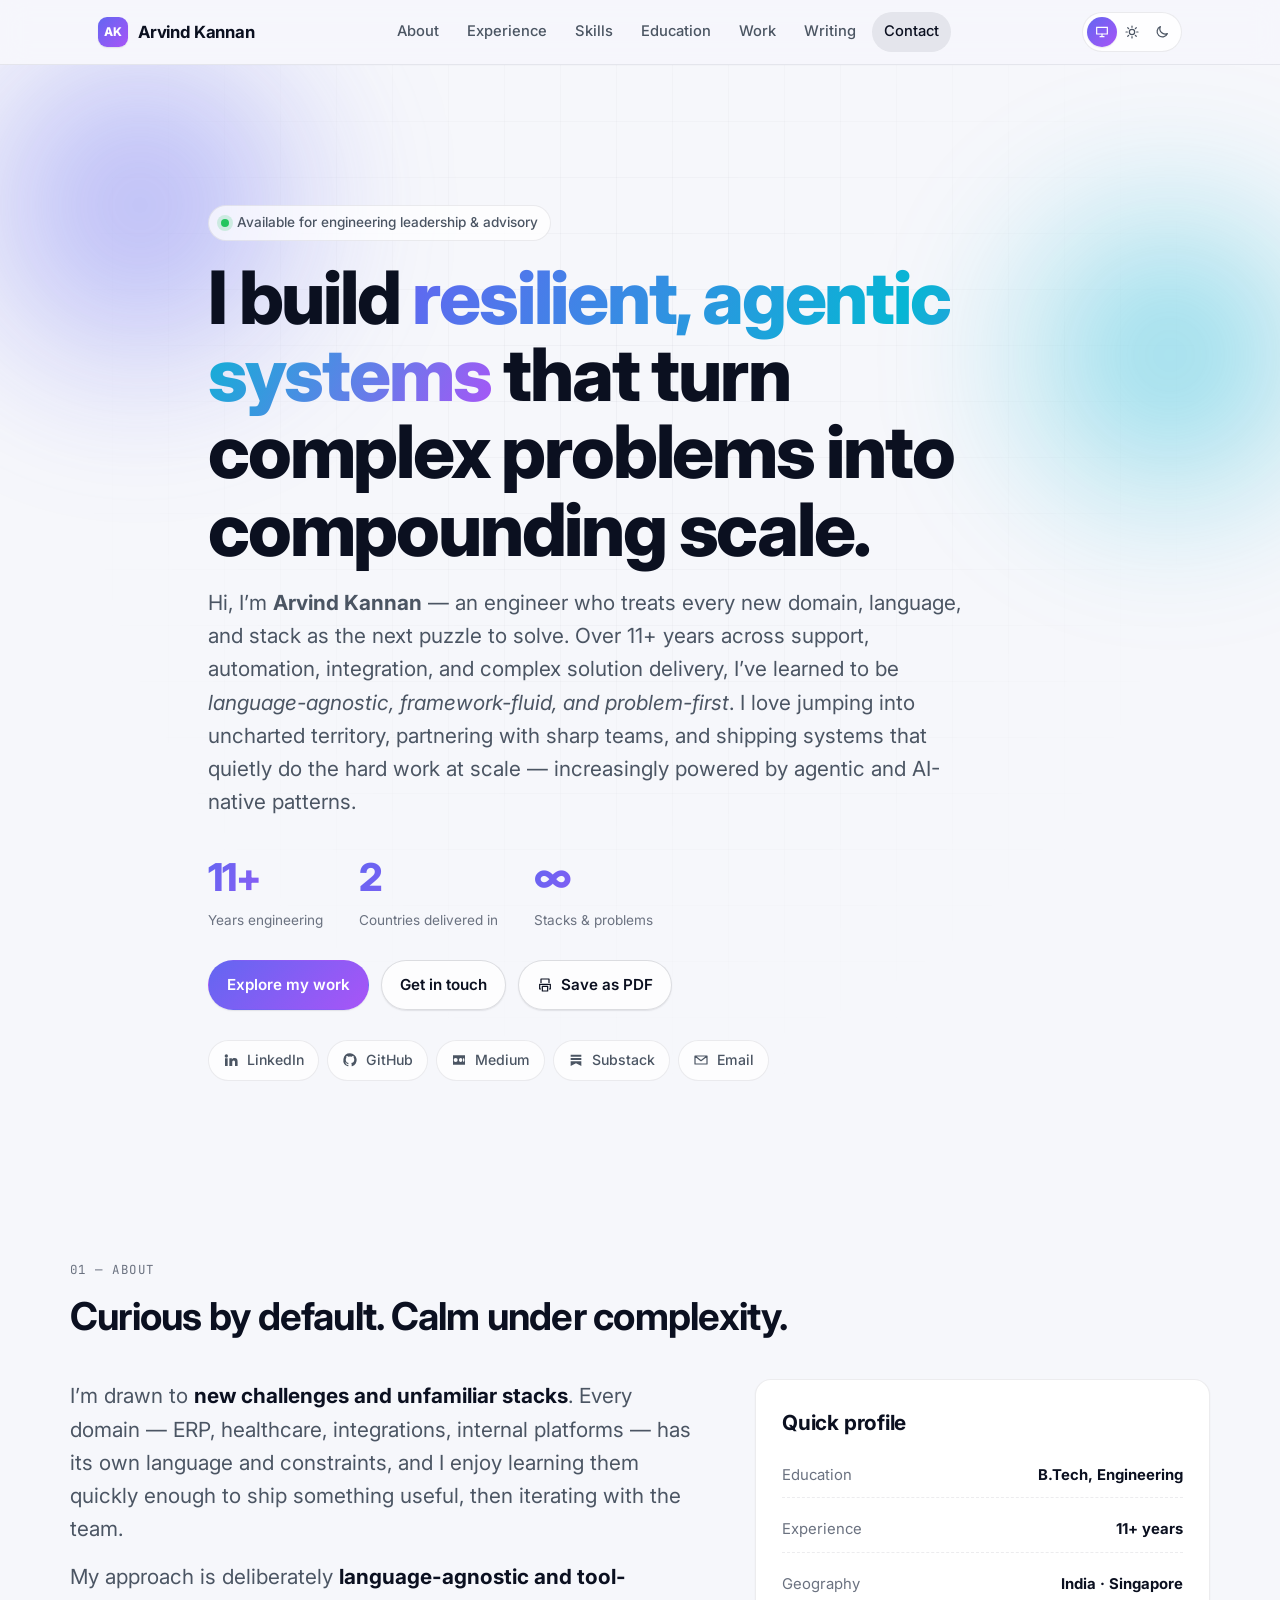
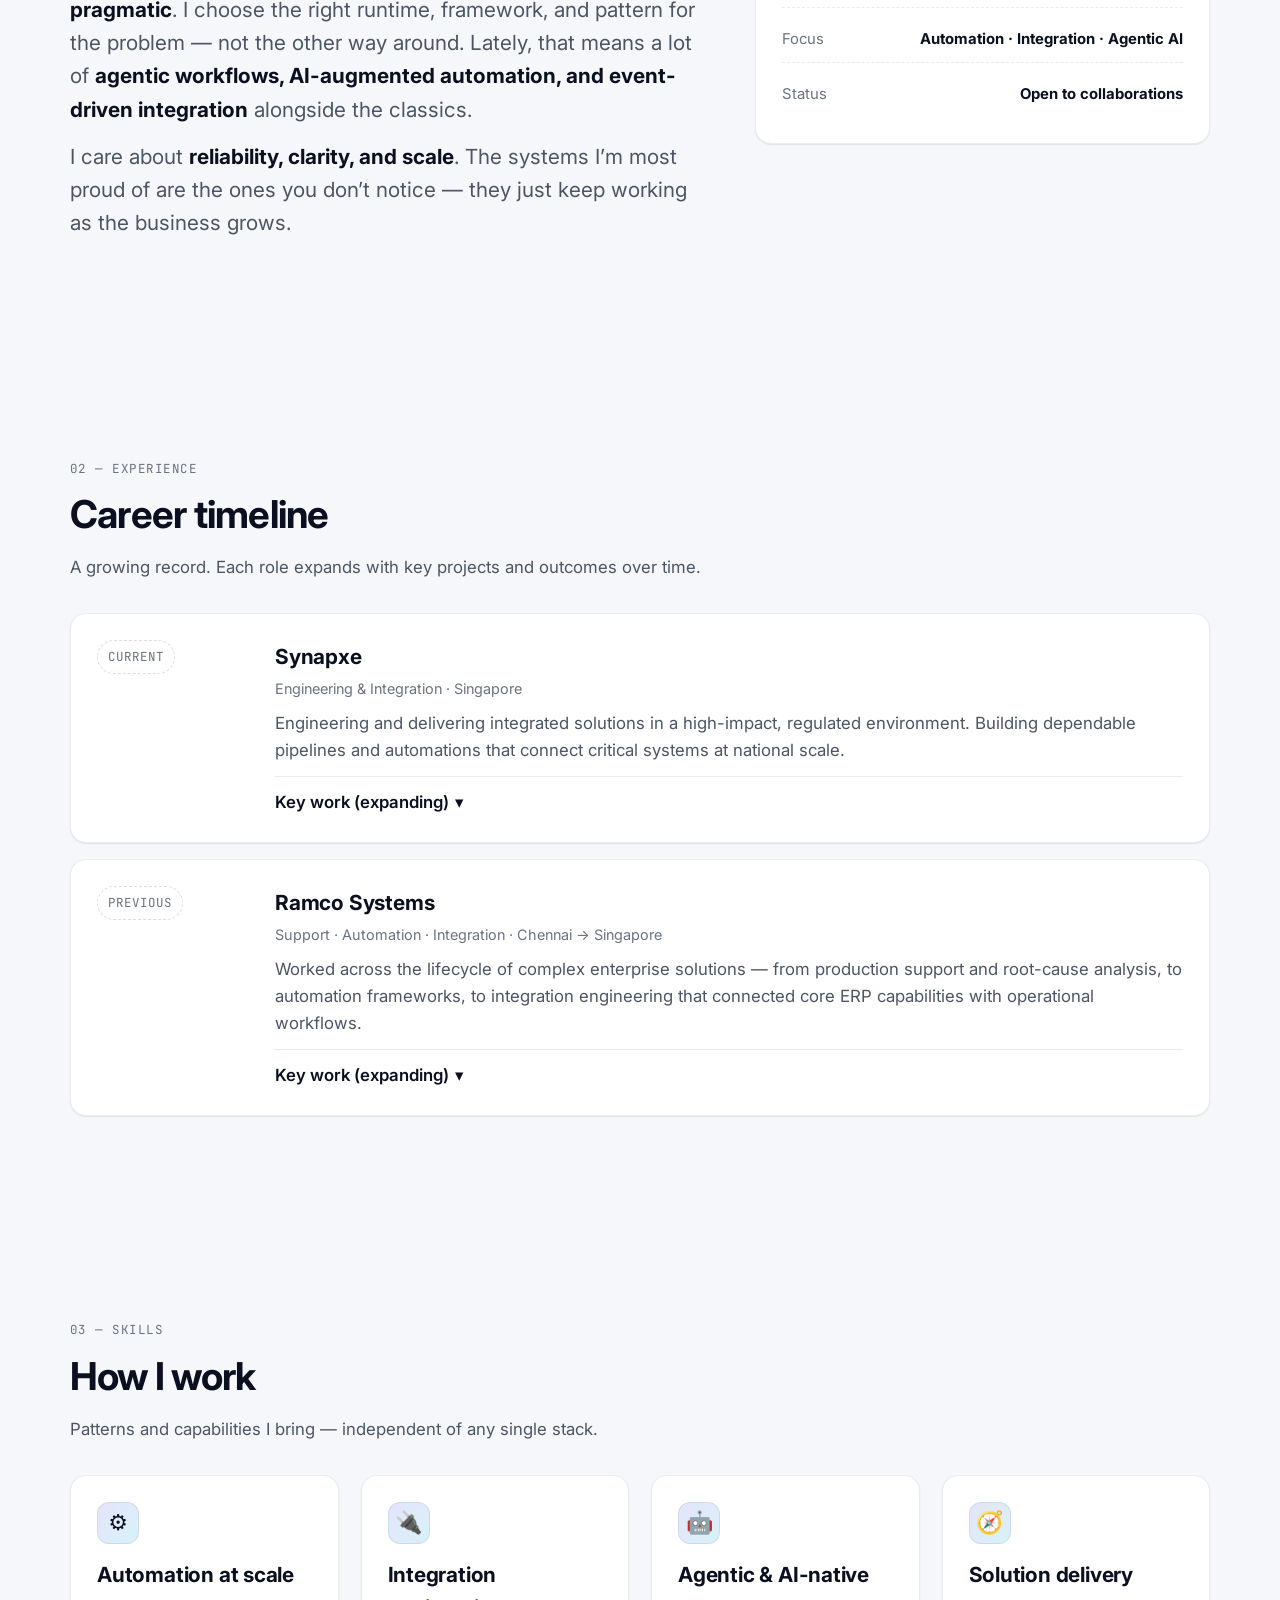
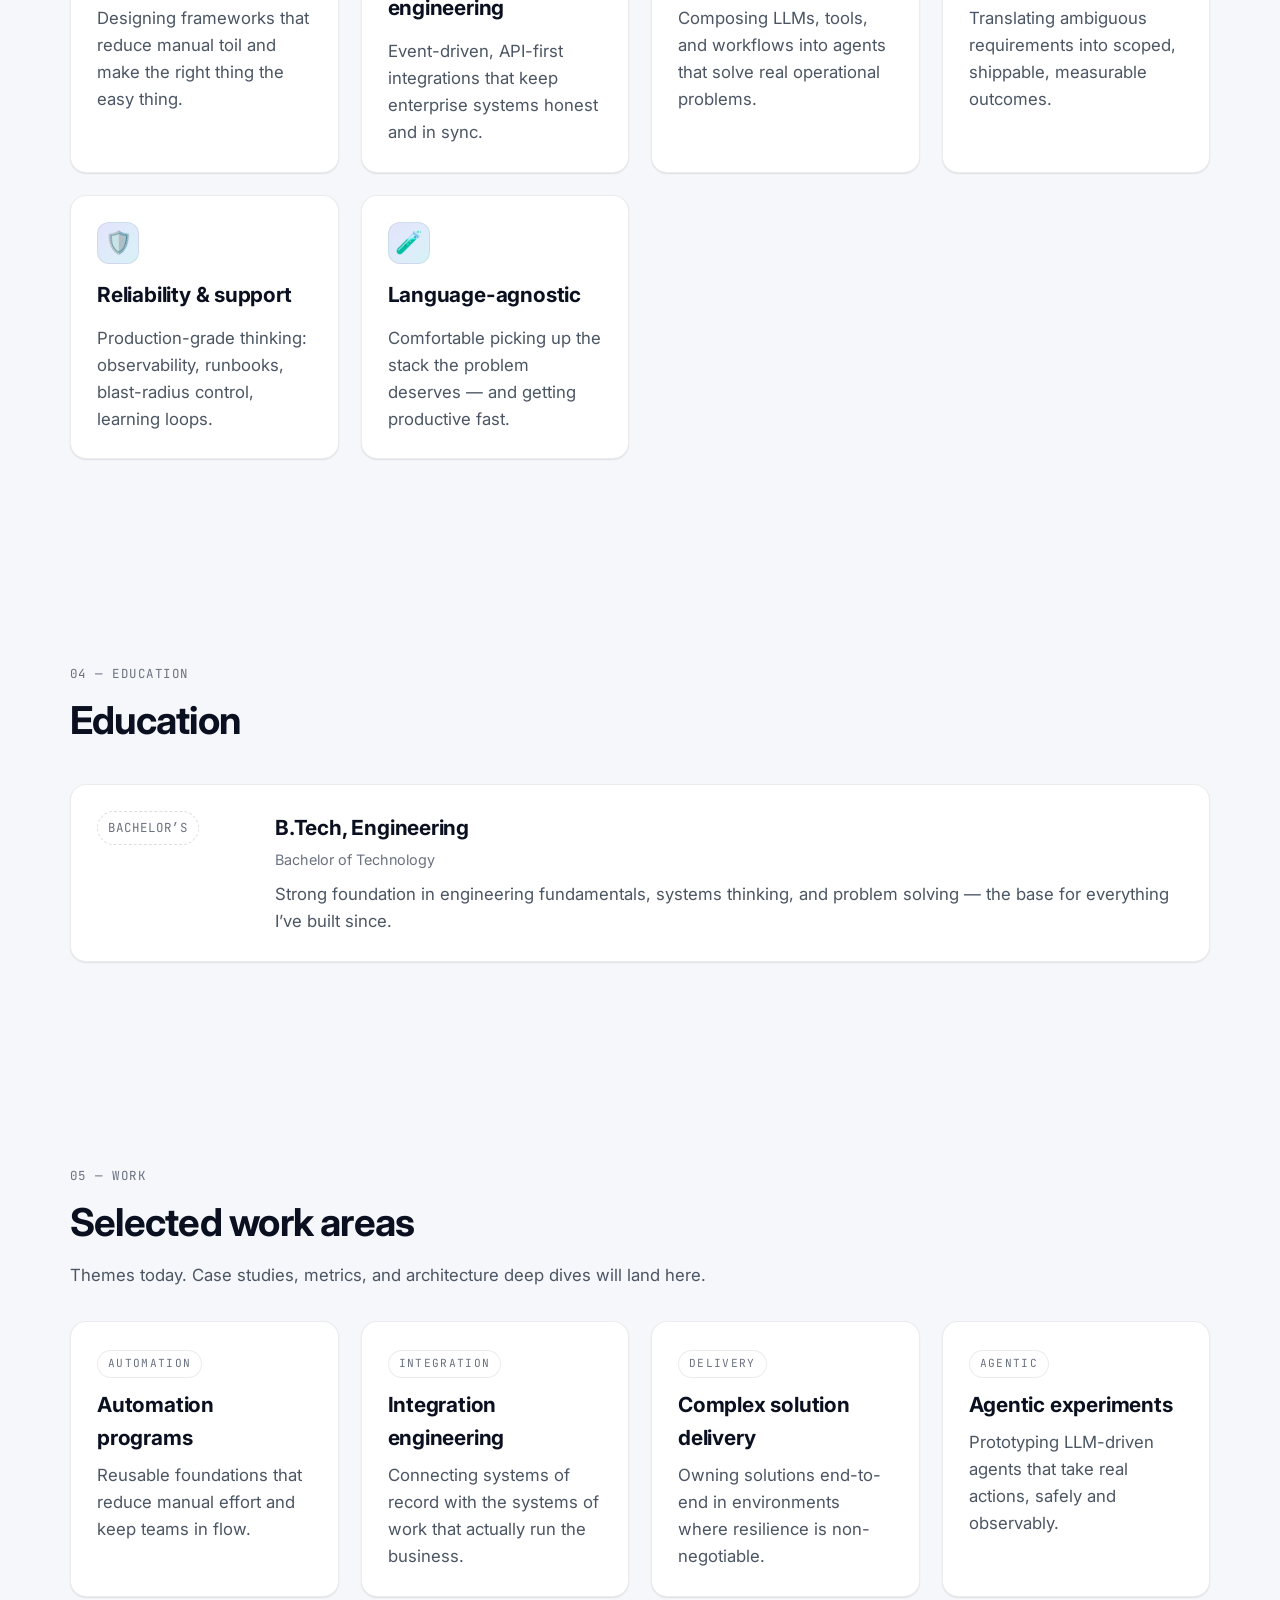
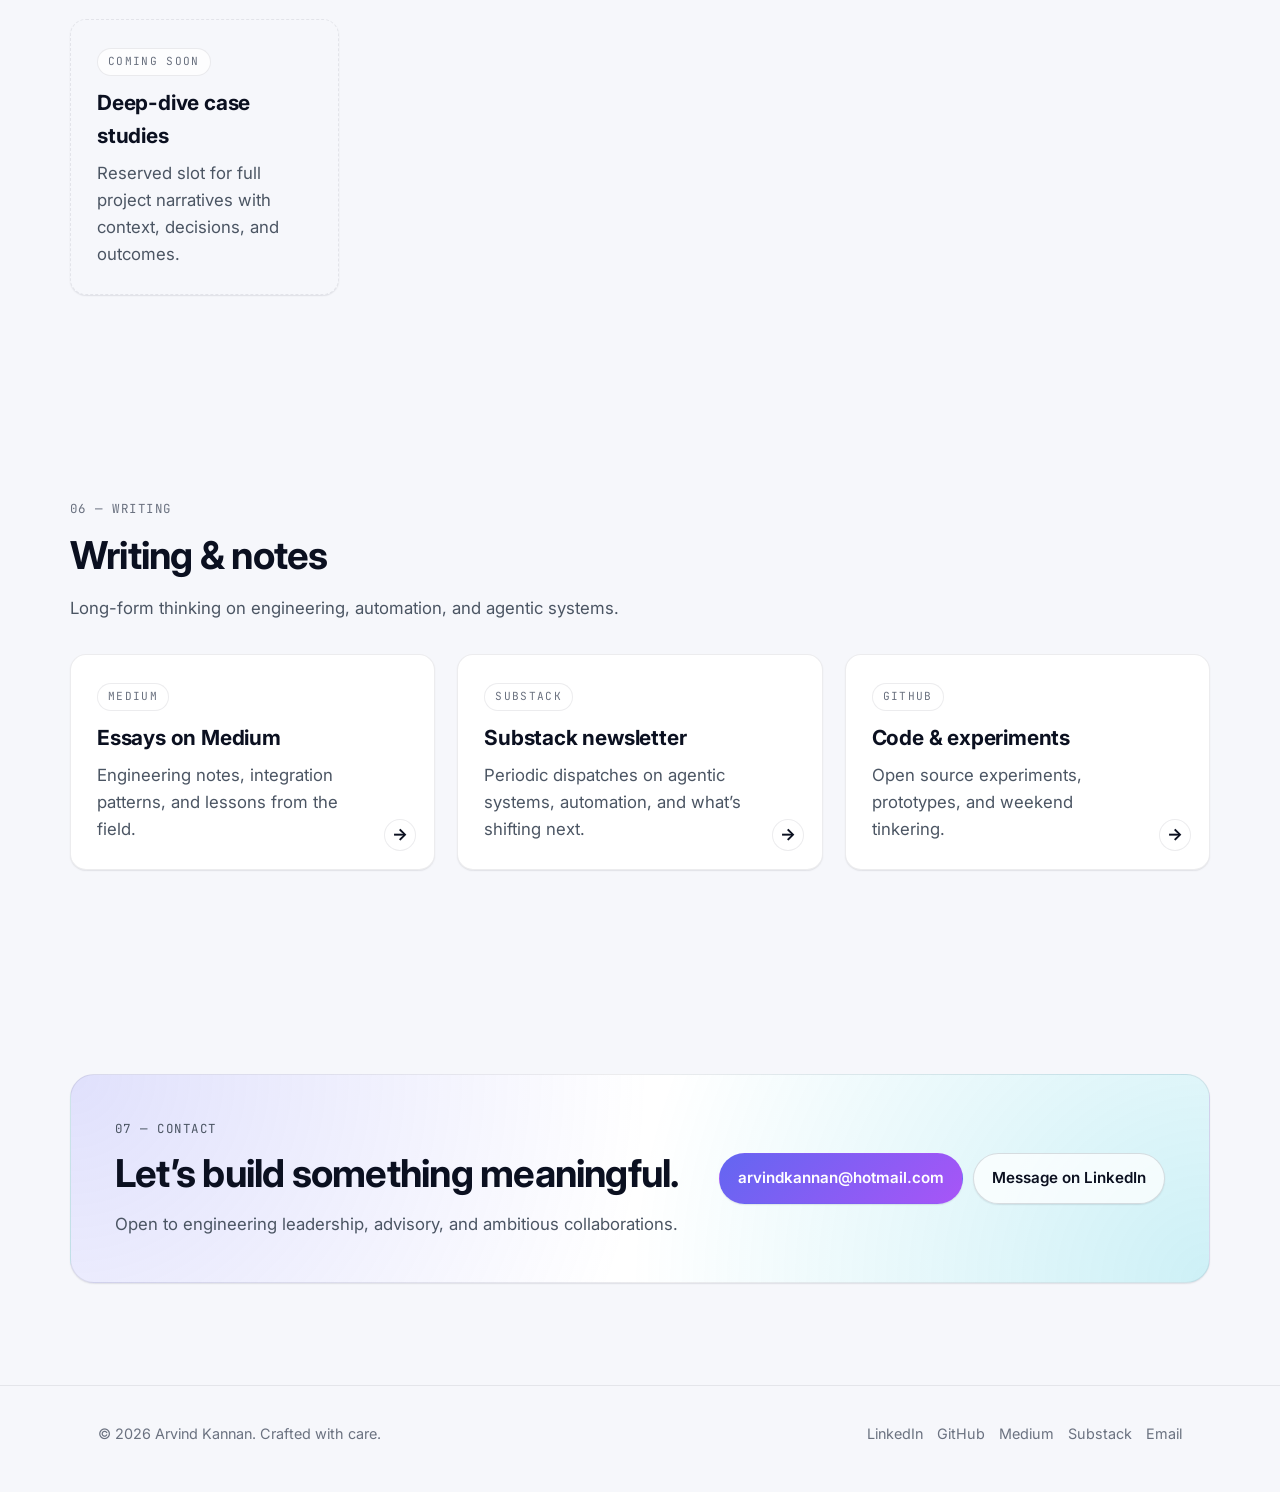
==== index.html @ 627ec22d "initiai commit" ====
<!doctype html>
<html lang="en">
  <head>
    <meta charset="utf-8" />
    <meta name="viewport" content="width=device-width, initial-scale=1, viewport-fit=cover" />
    <meta name="color-scheme" content="light dark" />
    <meta name="theme-color" content="#0a0e1a" media="(prefers-color-scheme: dark)" />
    <meta name="theme-color" content="#f6f7fb" media="(prefers-color-scheme: light)" />
    <title>Arvind Kannan — Engineering Leader · Automation · Integration · Agentic Systems</title>
    <meta
      name="description"
      content="Arvind Kannan — engineering leader with 11+ years across support, automation, integration, and complex solution delivery. Language-agnostic, problem-first, building agentic systems that scale."
    />
    <meta name="author" content="Arvind Kannan" />

    <meta property="og:type" content="website" />
    <meta property="og:title" content="Arvind Kannan — Engineering Leader" />
    <meta property="og:description" content="11+ years across automation, integration, and complex solution delivery. Language-agnostic. Problem-first. Built for scale." />
    <meta property="og:url" content="https://arvindkannan.github.io" />

    <meta name="twitter:card" content="summary_large_image" />
    <meta name="twitter:title" content="Arvind Kannan — Engineering Leader" />
    <meta name="twitter:description" content="Automation. Integration. Agentic systems. Built to scale." />

    <link rel="canonical" href="https://arvindkannan.github.io/" />
    <link rel="icon" href="data:image/svg+xml,%3Csvg xmlns='http://www.w3.org/2000/svg' viewBox='0 0 64 64'%3E%3Crect width='64' height='64' rx='14' fill='%236366f1'/%3E%3Ctext x='50%25' y='54%25' text-anchor='middle' font-family='system-ui,sans-serif' font-size='30' font-weight='700' fill='white'%3EAK%3C/text%3E%3C/svg%3E" />

    <link rel="preconnect" href="https://fonts.googleapis.com" />
    <link rel="preconnect" href="https://fonts.gstatic.com" crossorigin />
    <link href="https://fonts.googleapis.com/css2?family=Inter:wght@400;500;600;700;800&family=JetBrains+Mono:wght@400;600&display=swap" rel="stylesheet" />

    <link rel="stylesheet" href="/styles.css" />

    <script type="application/ld+json">
      {
        "@context": "https://schema.org",
        "@type": "Person",
        "name": "Arvind Kannan",
        "jobTitle": "Engineering Leader",
        "email": "mailto:arvindkannan@hotmail.com",
        "url": "https://arvindkannan.github.io",
        "sameAs": [
          "https://github.com/arvindkannan",
          "https://www.linkedin.com/in/arvindkannan/",
          "https://medium.com/@arvindkannan",
          "https://arvindkannan.substack.com"
        ],
        "alumniOf": "B.Tech, Engineering",
        "knowsAbout": [
          "Automation",
          "Integration Engineering",
          "Agentic Systems",
          "Solution Architecture",
          "Enterprise Systems"
        ]
      }
    </script>
  </head>
  <body>
    <a class="skip-link" href="#main">Skip to content</a>

    <header class="site-header" id="top">
      <div class="container nav-wrap">
        <a class="brand" href="#top" aria-label="Arvind Kannan — home">
          <span class="brand-mark" aria-hidden="true">AK</span>
          <span class="brand-text">Arvind Kannan</span>
        </a>

        <nav class="nav" aria-label="Primary">
          <a href="#about">About</a>
          <a href="#experience">Experience</a>
          <a href="#skills">Skills</a>
          <a href="#education">Education</a>
          <a href="#work">Work</a>
          <a href="#writing">Writing</a>
          <a href="#contact">Contact</a>
        </nav>

        <div class="nav-actions">
          <div class="theme-switch" role="group" aria-label="Color theme">
            <button data-theme-choice="system" aria-pressed="true" title="System theme">
              <svg viewBox="0 0 24 24" aria-hidden="true"><path d="M4 5h16v10H4z" fill="none" stroke="currentColor" stroke-width="1.8"/><path d="M9 19h6M12 15v4" stroke="currentColor" stroke-width="1.8" stroke-linecap="round"/></svg>
              <span class="sr-only">System</span>
            </button>
            <button data-theme-choice="light" aria-pressed="false" title="Light theme">
              <svg viewBox="0 0 24 24" aria-hidden="true"><circle cx="12" cy="12" r="4" fill="none" stroke="currentColor" stroke-width="1.8"/><path d="M12 3v2M12 19v2M3 12h2M19 12h2M5.6 5.6l1.4 1.4M17 17l1.4 1.4M5.6 18.4 7 17M17 7l1.4-1.4" stroke="currentColor" stroke-width="1.8" stroke-linecap="round"/></svg>
              <span class="sr-only">Light</span>
            </button>
            <button data-theme-choice="dark" aria-pressed="false" title="Dark theme">
              <svg viewBox="0 0 24 24" aria-hidden="true"><path d="M20 14.5A8 8 0 0 1 9.5 4 8 8 0 1 0 20 14.5Z" fill="none" stroke="currentColor" stroke-width="1.8" stroke-linejoin="round"/></svg>
              <span class="sr-only">Dark</span>
            </button>
          </div>

          <button class="menu-toggle" aria-expanded="false" aria-controls="mobile-nav" aria-label="Menu">
            <span></span><span></span><span></span>
          </button>
        </div>
      </div>

      <nav id="mobile-nav" class="mobile-nav" aria-label="Mobile">
        <a href="#about">About</a>
        <a href="#experience">Experience</a>
        <a href="#skills">Skills</a>
        <a href="#education">Education</a>
        <a href="#work">Work</a>
        <a href="#writing">Writing</a>
        <a href="#contact">Contact</a>
      </nav>
    </header>

    <main id="main">
      <section class="hero">
        <div class="hero-bg" aria-hidden="true">
          <div class="orb orb-a"></div>
          <div class="orb orb-b"></div>
          <div class="grid-overlay"></div>
        </div>

        <div class="container hero-inner">
          <p class="eyebrow">
            <span class="dot"></span> Available for engineering leadership &amp; advisory
          </p>
          <h1 class="hero-title">
            I build <span class="grad">resilient, agentic systems</span> that turn complex problems into compounding scale.
          </h1>
          <p class="lead">
            Hi, I’m <strong>Arvind Kannan</strong> — an engineer who treats every new domain,
            language, and stack as the next puzzle to solve. Over 11+ years across support,
            automation, integration, and complex solution delivery, I’ve learned to be
            <em>language-agnostic, framework-fluid, and problem-first</em>. I love jumping into
            uncharted territory, partnering with sharp teams, and shipping systems that quietly do
            the hard work at scale — increasingly powered by agentic and AI-native patterns.
          </p>

          <ul class="hero-stats" aria-label="Highlights">
            <li><strong>11+</strong><span>Years engineering</span></li>
            <li><strong>2</strong><span>Countries delivered in</span></li>
            <li><strong>∞</strong><span>Stacks &amp; problems</span></li>
          </ul>

          <div class="hero-cta">
            <a class="btn primary" href="#work">Explore my work</a>
            <a class="btn ghost" href="#contact">Get in touch</a>
            <button class="btn ghost" onclick="window.print()" type="button">
              <svg viewBox="0 0 24 24" aria-hidden="true" width="16" height="16"><path d="M6 9V3h12v6M6 18H4v-7h16v7h-2M8 14h8v7H8z" fill="none" stroke="currentColor" stroke-width="1.8" stroke-linejoin="round"/></svg>
              Save as PDF
            </button>
          </div>

          <ul class="social-row" aria-label="Find me online">
            <li><a href="https://www.linkedin.com/in/arvindkannan/" target="_blank" rel="noreferrer me" aria-label="LinkedIn">
              <svg viewBox="0 0 24 24" aria-hidden="true"><path fill="currentColor" d="M4.98 3.5A2.5 2.5 0 1 1 5 8.5a2.5 2.5 0 0 1-.02-5ZM3 9.5h4V21H3zM9.5 9.5h3.8v1.6h.05c.53-.95 1.83-1.95 3.77-1.95 4.03 0 4.78 2.5 4.78 5.75V21H18V15.6c0-1.3-.03-2.97-1.9-2.97-1.9 0-2.2 1.4-2.2 2.87V21H9.5z"/></svg>
              <span>LinkedIn</span>
            </a></li>
            <li><a href="https://github.com/arvindkannan" target="_blank" rel="noreferrer me" aria-label="GitHub">
              <svg viewBox="0 0 24 24" aria-hidden="true"><path fill="currentColor" d="M12 2a10 10 0 0 0-3.16 19.49c.5.09.68-.22.68-.48v-1.7c-2.78.6-3.37-1.34-3.37-1.34-.45-1.16-1.1-1.47-1.1-1.47-.9-.62.07-.6.07-.6 1 .07 1.53 1.03 1.53 1.03.9 1.52 2.34 1.08 2.91.83.09-.65.35-1.08.63-1.33-2.22-.25-4.56-1.11-4.56-4.94 0-1.09.39-1.98 1.03-2.68-.1-.26-.45-1.27.1-2.64 0 0 .84-.27 2.75 1.02a9.4 9.4 0 0 1 5 0c1.9-1.29 2.74-1.02 2.74-1.02.55 1.37.2 2.38.1 2.64.64.7 1.03 1.59 1.03 2.68 0 3.84-2.34 4.69-4.57 4.94.36.31.68.92.68 1.85v2.74c0 .27.18.58.69.48A10 10 0 0 0 12 2Z"/></svg>
              <span>GitHub</span>
            </a></li>
            <li><a href="https://medium.com/@arvindkannan" target="_blank" rel="noreferrer me" aria-label="Medium">
              <svg viewBox="0 0 24 24" aria-hidden="true"><path fill="currentColor" d="M3 5h18v14H3zM7 9a3 3 0 1 0 0 6 3 3 0 0 0 0-6Zm7.5 0c-1.4 0-2.5 1.34-2.5 3s1.1 3 2.5 3S17 13.66 17 12s-1.1-3-2.5-3Zm4.5 0c-.55 0-1 1.34-1 3s.45 3 1 3 1-1.34 1-3-.45-3-1-3Z"/></svg>
              <span>Medium</span>
            </a></li>
            <li><a href="https://arvindkannan.substack.com" target="_blank" rel="noreferrer me" aria-label="Substack">
              <svg viewBox="0 0 24 24" aria-hidden="true"><path fill="currentColor" d="M4 4h16v3H4zM4 9h16v3H4zM4 14h16v7l-8-4-8 4z"/></svg>
              <span>Substack</span>
            </a></li>
            <li><a href="mailto:arvindkannan@hotmail.com" aria-label="Email">
              <svg viewBox="0 0 24 24" aria-hidden="true"><path fill="none" stroke="currentColor" stroke-width="1.8" stroke-linejoin="round" d="M3 6h18v12H3zM3 6l9 7 9-7"/></svg>
              <span>Email</span>
            </a></li>
          </ul>
        </div>
      </section>

      <section id="about" class="section container">
        <header class="section-head">
          <p class="kicker">01 — About</p>
          <h2>Curious by default. Calm under complexity.</h2>
        </header>
        <div class="two-col">
          <div class="prose">
            <p>
              I’m drawn to <strong>new challenges and unfamiliar stacks</strong>. Every domain — ERP,
              healthcare, integrations, internal platforms — has its own language and constraints,
              and I enjoy learning them quickly enough to ship something useful, then iterating with
              the team.
            </p>
            <p>
              My approach is deliberately <strong>language-agnostic and tool-pragmatic</strong>.
              I choose the right runtime, framework, and pattern for the problem — not the other
              way around. Lately, that means a lot of <strong>agentic workflows, AI-augmented
              automation, and event-driven integration</strong> alongside the classics.
            </p>
            <p>
              I care about <strong>reliability, clarity, and scale</strong>. The systems I’m most
              proud of are the ones you don’t notice — they just keep working as the business grows.
            </p>
          </div>
          <aside class="card profile-card">
            <h3>Quick profile</h3>
            <ul class="bullets">
              <li><span>Education</span><strong>B.Tech, Engineering</strong></li>
              <li><span>Experience</span><strong>11+ years</strong></li>
              <li><span>Geography</span><strong>India · Singapore</strong></li>
              <li><span>Focus</span><strong>Automation · Integration · Agentic AI</strong></li>
              <li><span>Status</span><strong>Open to collaborations</strong></li>
            </ul>
          </aside>
        </div>
      </section>

      <section id="experience" class="section container">
        <header class="section-head">
          <p class="kicker">02 — Experience</p>
          <h2>Career timeline</h2>
          <p class="sub">A growing record. Each role expands with key projects and outcomes over time.</p>
        </header>

        <ol class="timeline">
          <li class="timeline-item card">
            <div class="time">Current</div>
            <div class="content">
              <h3>Synapxe</h3>
              <p class="role">Engineering &amp; Integration · Singapore</p>
              <p>
                Engineering and delivering integrated solutions in a high-impact, regulated
                environment. Building dependable pipelines and automations that connect critical
                systems at national scale.
              </p>
              <details class="work-detail">
                <summary>Key work (expanding)</summary>
                <ul>
                  <li>Integration platform contributions — <em>details coming soon</em></li>
                  <li>Automation initiatives — <em>details coming soon</em></li>
                </ul>
              </details>
            </div>
          </li>

          <li class="timeline-item card">
            <div class="time">Previous</div>
            <div class="content">
              <h3>Ramco Systems</h3>
              <p class="role">Support · Automation · Integration · Chennai → Singapore</p>
              <p>
                Worked across the lifecycle of complex enterprise solutions — from production
                support and root-cause analysis, to automation frameworks, to integration
                engineering that connected core ERP capabilities with operational workflows.
              </p>
              <details class="work-detail">
                <summary>Key work (expanding)</summary>
                <ul>
                  <li>Support &amp; reliability programs — <em>details coming soon</em></li>
                  <li>Automation frameworks &amp; tooling — <em>details coming soon</em></li>
                  <li>Integration delivery for enterprise customers — <em>details coming soon</em></li>
                </ul>
              </details>
            </div>
          </li>
        </ol>
      </section>

      <section id="skills" class="section container">
        <header class="section-head">
          <p class="kicker">03 — Skills</p>
          <h2>How I work</h2>
          <p class="sub">Patterns and capabilities I bring — independent of any single stack.</p>
        </header>

        <div class="grid cards">
          <article class="card skill">
            <div class="skill-icon">⚙️</div>
            <h3>Automation at scale</h3>
            <p>Designing frameworks that reduce manual toil and make the right thing the easy thing.</p>
          </article>
          <article class="card skill">
            <div class="skill-icon">🔌</div>
            <h3>Integration engineering</h3>
            <p>Event-driven, API-first integrations that keep enterprise systems honest and in sync.</p>
          </article>
          <article class="card skill">
            <div class="skill-icon">🤖</div>
            <h3>Agentic &amp; AI-native</h3>
            <p>Composing LLMs, tools, and workflows into agents that solve real operational problems.</p>
          </article>
          <article class="card skill">
            <div class="skill-icon">🧭</div>
            <h3>Solution delivery</h3>
            <p>Translating ambiguous requirements into scoped, shippable, measurable outcomes.</p>
          </article>
          <article class="card skill">
            <div class="skill-icon">🛡️</div>
            <h3>Reliability &amp; support</h3>
            <p>Production-grade thinking: observability, runbooks, blast-radius control, learning loops.</p>
          </article>
          <article class="card skill">
            <div class="skill-icon">🧪</div>
            <h3>Language-agnostic</h3>
            <p>Comfortable picking up the stack the problem deserves — and getting productive fast.</p>
          </article>
        </div>
      </section>

      <section id="education" class="section container">
        <header class="section-head">
          <p class="kicker">04 — Education</p>
          <h2>Education</h2>
        </header>

        <ol class="timeline education">
          <li class="timeline-item card">
            <div class="time">Bachelor’s</div>
            <div class="content">
              <h3>B.Tech, Engineering</h3>
              <p class="role">Bachelor of Technology</p>
              <p>Strong foundation in engineering fundamentals, systems thinking, and problem solving — the base for everything I’ve built since.</p>
            </div>
          </li>
        </ol>
      </section>

      <section id="work" class="section container">
        <header class="section-head">
          <p class="kicker">05 — Work</p>
          <h2>Selected work areas</h2>
          <p class="sub">Themes today. Case studies, metrics, and architecture deep dives will land here.</p>
        </header>

        <div class="grid cards">
          <article class="card work-card">
            <div class="tag">Automation</div>
            <h3>Automation programs</h3>
            <p>Reusable foundations that reduce manual effort and keep teams in flow.</p>
          </article>
          <article class="card work-card">
            <div class="tag">Integration</div>
            <h3>Integration engineering</h3>
            <p>Connecting systems of record with the systems of work that actually run the business.</p>
          </article>
          <article class="card work-card">
            <div class="tag">Delivery</div>
            <h3>Complex solution delivery</h3>
            <p>Owning solutions end-to-end in environments where resilience is non-negotiable.</p>
          </article>
          <article class="card work-card">
            <div class="tag">Agentic</div>
            <h3>Agentic experiments</h3>
            <p>Prototyping LLM-driven agents that take real actions, safely and observably.</p>
          </article>
          <article class="card work-card placeholder">
            <div class="tag">Coming soon</div>
            <h3>Deep-dive case studies</h3>
            <p>Reserved slot for full project narratives with context, decisions, and outcomes.</p>
          </article>
        </div>
      </section>

      <section id="writing" class="section container">
        <header class="section-head">
          <p class="kicker">06 — Writing</p>
          <h2>Writing &amp; notes</h2>
          <p class="sub">Long-form thinking on engineering, automation, and agentic systems.</p>
        </header>

        <div class="grid cards">
          <a class="card link-card" href="https://medium.com/@arvindkannan" target="_blank" rel="noreferrer">
            <div class="tag">Medium</div>
            <h3>Essays on Medium</h3>
            <p>Engineering notes, integration patterns, and lessons from the field.</p>
            <span class="arrow" aria-hidden="true">→</span>
          </a>
          <a class="card link-card" href="https://arvindkannan.substack.com" target="_blank" rel="noreferrer">
            <div class="tag">Substack</div>
            <h3>Substack newsletter</h3>
            <p>Periodic dispatches on agentic systems, automation, and what’s shifting next.</p>
            <span class="arrow" aria-hidden="true">→</span>
          </a>
          <a class="card link-card" href="https://github.com/arvindkannan" target="_blank" rel="noreferrer">
            <div class="tag">GitHub</div>
            <h3>Code &amp; experiments</h3>
            <p>Open source experiments, prototypes, and weekend tinkering.</p>
            <span class="arrow" aria-hidden="true">→</span>
          </a>
        </div>
      </section>

      <section id="contact" class="section container">
        <div class="contact-card card">
          <div>
            <p class="kicker">07 — Contact</p>
            <h2>Let’s build something meaningful.</h2>
            <p class="sub">Open to engineering leadership, advisory, and ambitious collaborations.</p>
          </div>
          <div class="contact-actions">
            <a class="btn primary" href="mailto:arvindkannan@hotmail.com">arvindkannan@hotmail.com</a>
            <a class="btn ghost" href="https://www.linkedin.com/in/arvindkannan/" target="_blank" rel="noreferrer">Message on LinkedIn</a>
          </div>
        </div>
      </section>
    </main>

    <footer class="site-footer">
      <div class="container footer-wrap">
        <p>© <span id="year"></span> Arvind Kannan. Crafted with care.</p>
        <ul class="footer-social" aria-label="Social links">
          <li><a href="https://www.linkedin.com/in/arvindkannan/" target="_blank" rel="noreferrer">LinkedIn</a></li>
          <li><a href="https://github.com/arvindkannan" target="_blank" rel="noreferrer">GitHub</a></li>
          <li><a href="https://medium.com/@arvindkannan" target="_blank" rel="noreferrer">Medium</a></li>
          <li><a href="https://arvindkannan.substack.com" target="_blank" rel="noreferrer">Substack</a></li>
          <li><a href="mailto:arvindkannan@hotmail.com">Email</a></li>
        </ul>
      </div>
    </footer>

    <script src="/script.js" defer></script>
  </body>
</html>
---- styles.css ----
/* ============================================================
   Arvind Kannan — Portfolio styles
   Fluid · accessible · light/dark/system · print-ready
   ============================================================ */

:root {
  color-scheme: light dark;

  --brand-1: #6366f1;
  --brand-2: #06b6d4;
  --brand-3: #a855f7;

  --bg: #f6f7fb;
  --bg-elev: #ffffff;
  --surface: rgba(255, 255, 255, 0.72);
  --surface-strong: #ffffff;
  --text: #0b1020;
  --text-muted: #4b5563;
  --text-subtle: #6b7280;
  --border: rgba(15, 23, 42, 0.08);
  --border-strong: rgba(15, 23, 42, 0.14);
  --shadow-sm: 0 1px 2px rgba(15, 23, 42, 0.06), 0 1px 1px rgba(15, 23, 42, 0.04);
  --shadow-md: 0 10px 30px -12px rgba(15, 23, 42, 0.18);
  --shadow-lg: 0 30px 60px -20px rgba(15, 23, 42, 0.25);
  --ring: 0 0 0 3px rgba(99, 102, 241, 0.35);

  --radius-sm: 10px;
  --radius-md: 16px;
  --radius-lg: 24px;
  --radius-pill: 999px;

  --font-sans: "Inter", system-ui, -apple-system, "Segoe UI", Roboto, "Helvetica Neue", Arial, sans-serif;
  --font-mono: "JetBrains Mono", ui-monospace, SFMono-Regular, Menlo, monospace;

  --step--1: clamp(0.82rem, 0.78rem + 0.2vw, 0.92rem);
  --step-0:  clamp(0.95rem, 0.9rem + 0.25vw, 1.05rem);
  --step-1:  clamp(1.1rem, 1rem + 0.5vw, 1.3rem);
  --step-2:  clamp(1.35rem, 1.2rem + 0.8vw, 1.7rem);
  --step-3:  clamp(1.7rem, 1.4rem + 1.4vw, 2.4rem);
  --step-4:  clamp(2.2rem, 1.7rem + 2.4vw, 3.4rem);
  --step-5:  clamp(2.8rem, 2rem + 3.6vw, 4.6rem);

  --container: 1140px;
}

html[data-theme="dark"],
html[data-theme="system"][data-system="dark"] {
  --bg: #0a0e1a;
  --bg-elev: #0f1424;
  --surface: rgba(20, 26, 46, 0.6);
  --surface-strong: #141a2e;
  --text: #e6e9f2;
  --text-muted: #a8b0c2;
  --text-subtle: #8089a0;
  --border: rgba(255, 255, 255, 0.08);
  --border-strong: rgba(255, 255, 255, 0.16);
  --shadow-sm: 0 1px 2px rgba(0, 0, 0, 0.4);
  --shadow-md: 0 10px 30px -12px rgba(0, 0, 0, 0.6);
  --shadow-lg: 0 30px 60px -20px rgba(0, 0, 0, 0.7);
}

*, *::before, *::after { box-sizing: border-box; }
html { scroll-behavior: smooth; -webkit-text-size-adjust: 100%; }
@media (prefers-reduced-motion: reduce) {
  html { scroll-behavior: auto; }
  *, *::before, *::after { animation: none !important; transition: none !important; }
}
body {
  margin: 0;
  font-family: var(--font-sans);
  font-size: var(--step-0);
  line-height: 1.6;
  color: var(--text);
  background: var(--bg);
  -webkit-font-smoothing: antialiased;
  text-rendering: optimizeLegibility;
}
img, svg { display: block; max-width: 100%; }
button { font: inherit; color: inherit; background: none; border: 0; cursor: pointer; }
a { color: inherit; text-decoration: none; }
a:focus-visible, button:focus-visible { outline: none; box-shadow: var(--ring); border-radius: 6px; }

.sr-only {
  position: absolute; width: 1px; height: 1px; padding: 0; margin: -1px;
  overflow: hidden; clip: rect(0,0,0,0); white-space: nowrap; border: 0;
}
.skip-link {
  position: absolute; left: -9999px; top: 0;
  background: var(--brand-1); color: white; padding: 10px 14px;
  border-radius: 0 0 10px 0; z-index: 1000;
}
.skip-link:focus { left: 0; }

.container { max-width: var(--container); margin: 0 auto; padding: 0 clamp(16px, 4vw, 28px); }
.section { padding: clamp(56px, 8vw, 110px) 0; }
.section-head { max-width: 760px; margin: 0 0 32px; }
.section-head h2 { font-size: var(--step-3); margin: 6px 0 8px; letter-spacing: -0.02em; }
.section-head .sub { color: var(--text-muted); margin: 0; }
.kicker {
  font-family: var(--font-mono); font-size: 0.78rem; letter-spacing: 0.12em;
  text-transform: uppercase; color: var(--text-subtle); margin: 0;
}

.two-col {
  display: grid;
  grid-template-columns: 1.4fr 1fr;
  gap: clamp(20px, 4vw, 48px);
  align-items: start;
}
@media (max-width: 820px) { .two-col { grid-template-columns: 1fr; } }

.grid { display: grid; gap: clamp(14px, 2vw, 22px); }
.cards { grid-template-columns: repeat(auto-fit, minmax(240px, 1fr)); }

/* Header / Nav */
.site-header {
  position: sticky; top: 0; z-index: 50;
  backdrop-filter: saturate(180%) blur(14px);
  -webkit-backdrop-filter: saturate(180%) blur(14px);
  background: color-mix(in oklab, var(--bg) 78%, transparent);
  border-bottom: 1px solid var(--border);
}
.nav-wrap { display: flex; align-items: center; justify-content: space-between; gap: 18px; min-height: 64px; }
.brand { display: inline-flex; align-items: center; gap: 10px; font-weight: 700; letter-spacing: -0.01em; }
.brand-mark {
  display: inline-grid; place-items: center;
  width: 30px; height: 30px; border-radius: 9px;
  background: linear-gradient(135deg, var(--brand-1), var(--brand-3));
  color: white; font-size: 12px; font-weight: 800;
  box-shadow: var(--shadow-sm);
}
.nav { display: flex; gap: 4px; flex: 1; justify-content: center; }
.nav a {
  padding: 8px 12px; border-radius: var(--radius-pill);
  color: var(--text-muted); font-weight: 500; font-size: 0.92rem;
  transition: color .2s ease, background .2s ease;
}
.nav a:hover, .nav a.is-active { color: var(--text); background: var(--border); }
@media (max-width: 900px) { .nav { display: none; } }

.nav-actions { display: flex; align-items: center; gap: 10px; }
.theme-switch {
  display: inline-flex; padding: 4px; border: 1px solid var(--border);
  border-radius: var(--radius-pill); background: var(--surface);
}
.theme-switch button {
  display: inline-grid; place-items: center;
  width: 30px; height: 30px; border-radius: var(--radius-pill);
  color: var(--text-muted);
}
.theme-switch button svg { width: 16px; height: 16px; }
.theme-switch button[aria-pressed="true"] {
  background: linear-gradient(135deg, var(--brand-1), var(--brand-3));
  color: white; box-shadow: var(--shadow-sm);
}

.menu-toggle {
  display: none;
  width: 38px; height: 38px; border-radius: 10px;
  border: 1px solid var(--border); background: var(--surface);
  position: relative;
}
.menu-toggle span {
  position: absolute; left: 9px; right: 9px; height: 2px; background: currentColor;
  transition: transform .2s ease, opacity .2s ease, top .2s ease;
}
.menu-toggle span:nth-child(1) { top: 12px; }
.menu-toggle span:nth-child(2) { top: 18px; }
.menu-toggle span:nth-child(3) { top: 24px; }
.menu-toggle[aria-expanded="true"] span:nth-child(1) { top: 18px; transform: rotate(45deg); }
.menu-toggle[aria-expanded="true"] span:nth-child(2) { opacity: 0; }
.menu-toggle[aria-expanded="true"] span:nth-child(3) { top: 18px; transform: rotate(-45deg); }
@media (max-width: 900px) { .menu-toggle { display: inline-block; } }

.mobile-nav {
  display: none;
  flex-direction: column; gap: 4px;
  padding: 12px clamp(16px, 4vw, 28px) 18px;
  border-top: 1px solid var(--border);
  background: var(--bg-elev);
}
.mobile-nav a { padding: 12px 10px; border-radius: 10px; color: var(--text-muted); font-weight: 500; }
.mobile-nav a:hover { color: var(--text); background: var(--border); }
.mobile-nav.is-open { display: flex; }

/* Hero */
.hero { position: relative; overflow: hidden; padding: clamp(70px, 12vw, 140px) 0 clamp(40px, 6vw, 80px); }
.hero-bg { position: absolute; inset: 0; pointer-events: none; }
.orb { position: absolute; border-radius: 50%; filter: blur(70px); opacity: 0.55; will-change: transform; }
.orb-a {
  width: 520px; height: 520px; left: -120px; top: -120px;
  background: radial-gradient(circle, var(--brand-1), transparent 60%);
  animation: float 14s ease-in-out infinite alternate;
}
.orb-b {
  width: 460px; height: 460px; right: -120px; top: 60px;
  background: radial-gradient(circle, var(--brand-2), transparent 60%);
  animation: float 18s ease-in-out infinite alternate-reverse;
}
.grid-overlay {
  position: absolute; inset: 0;
  background-image:
    linear-gradient(to right, var(--border) 1px, transparent 1px),
    linear-gradient(to bottom, var(--border) 1px, transparent 1px);
  background-size: 56px 56px;
  mask-image: radial-gradient(ellipse at 50% 30%, black, transparent 70%);
  -webkit-mask-image: radial-gradient(ellipse at 50% 30%, black, transparent 70%);
  opacity: 0.45;
}
@keyframes float {
  from { transform: translate3d(0, 0, 0) scale(1); }
  to   { transform: translate3d(30px, 20px, 0) scale(1.08); }
}

.hero-inner { position: relative; max-width: 920px; }
.eyebrow {
  display: inline-flex; align-items: center; gap: 8px;
  padding: 6px 12px; border-radius: var(--radius-pill);
  background: var(--surface); border: 1px solid var(--border);
  color: var(--text-muted); font-size: 0.85rem; font-weight: 500;
  margin: 0 0 18px;
}
.eyebrow .dot {
  width: 8px; height: 8px; border-radius: 50%;
  background: #22c55e; box-shadow: 0 0 0 4px rgba(34, 197, 94, 0.18);
}
.hero-title {
  font-size: var(--step-5);
  line-height: 1.05; letter-spacing: -0.03em;
  margin: 0 0 18px; font-weight: 800;
}
.grad {
  background: linear-gradient(120deg, var(--brand-1), var(--brand-2) 60%, var(--brand-3));
  -webkit-background-clip: text; background-clip: text; color: transparent;
}
.lead { font-size: var(--step-1); color: var(--text-muted); max-width: 760px; margin: 0 0 28px; }
.hero-stats {
  list-style: none; padding: 0; margin: 0 0 28px;
  display: flex; flex-wrap: wrap; gap: clamp(16px, 4vw, 36px);
}
.hero-stats li { display: flex; flex-direction: column; gap: 2px; }
.hero-stats strong {
  font-size: var(--step-3); font-weight: 800; letter-spacing: -0.02em;
  background: linear-gradient(120deg, var(--brand-1), var(--brand-3));
  -webkit-background-clip: text; background-clip: text; color: transparent;
}
.hero-stats span { font-size: 0.85rem; color: var(--text-subtle); }

.hero-cta { display: flex; flex-wrap: wrap; gap: 12px; margin-bottom: 30px; }

.btn {
  display: inline-flex; align-items: center; gap: 8px;
  padding: 12px 18px; border-radius: var(--radius-pill);
  font-weight: 600; font-size: 0.95rem;
  border: 1px solid var(--border-strong);
  background: var(--surface-strong);
  color: var(--text);
  transition: transform .15s ease, box-shadow .2s ease, background .2s ease, border-color .2s ease;
  box-shadow: var(--shadow-sm);
}
.btn:hover { transform: translateY(-1px); box-shadow: var(--shadow-md); }
.btn.primary {
  background: linear-gradient(135deg, var(--brand-1), var(--brand-3));
  color: white; border-color: transparent;
}
.btn.primary:hover { box-shadow: 0 14px 30px -10px color-mix(in oklab, var(--brand-1) 60%, transparent); }
.btn.ghost { background: var(--surface); }

.social-row {
  list-style: none; padding: 0; margin: 0;
  display: flex; flex-wrap: wrap; gap: 8px;
}
.social-row a {
  display: inline-flex; align-items: center; gap: 8px;
  padding: 8px 14px; border-radius: var(--radius-pill);
  border: 1px solid var(--border); background: var(--surface);
  color: var(--text-muted); font-size: 0.88rem; font-weight: 500;
  transition: color .2s ease, border-color .2s ease, transform .15s ease;
}
.social-row a:hover { color: var(--text); border-color: var(--border-strong); transform: translateY(-1px); }
.social-row svg { width: 16px; height: 16px; }

/* Cards */
.card {
  background: var(--surface-strong);
  border: 1px solid var(--border);
  border-radius: var(--radius-md);
  padding: clamp(18px, 2.2vw, 26px);
  box-shadow: var(--shadow-sm);
  transition: transform .2s ease, box-shadow .2s ease, border-color .2s ease;
}
.card h3 { margin: 0 0 8px; font-size: var(--step-1); letter-spacing: -0.01em; }
.card p { margin: 0; color: var(--text-muted); }
.cards .card:hover, .timeline-item.card:hover {
  transform: translateY(-3px);
  box-shadow: var(--shadow-md);
  border-color: var(--border-strong);
}

.profile-card { position: sticky; top: 88px; }
.profile-card h3 { margin-bottom: 14px; }
.bullets { list-style: none; padding: 0; margin: 0; display: grid; gap: 10px; }
.bullets li {
  display: flex; justify-content: space-between; gap: 16px;
  padding: 10px 0; border-bottom: 1px dashed var(--border);
  font-size: 0.93rem;
}
.bullets li:last-child { border-bottom: 0; }
.bullets span { color: var(--text-subtle); }

.prose p { color: var(--text-muted); margin: 0 0 14px; font-size: var(--step-1); }
.prose strong { color: var(--text); }

/* Timeline */
.timeline { list-style: none; padding: 0; margin: 0; display: grid; gap: 16px; position: relative; }
.timeline-item.card {
  display: grid;
  grid-template-columns: 160px 1fr;
  gap: 18px;
  align-items: start;
}
.timeline-item .time {
  font-family: var(--font-mono); font-size: 0.78rem; letter-spacing: 0.08em;
  text-transform: uppercase; color: var(--text-subtle);
  padding: 6px 10px; border: 1px dashed var(--border-strong);
  border-radius: var(--radius-pill);
  align-self: start; justify-self: start;
  background: var(--surface);
}
.timeline-item .role { color: var(--text-subtle); margin: 4px 0 10px; font-size: 0.9rem; }
.timeline-item h3 { margin: 0; }

.work-detail { margin-top: 12px; border-top: 1px solid var(--border); padding-top: 12px; }
.work-detail summary {
  cursor: pointer; font-weight: 600; color: var(--text);
  list-style: none; display: inline-flex; align-items: center; gap: 6px;
}
.work-detail summary::-webkit-details-marker { display: none; }
.work-detail summary::after { content: "▾"; transition: transform .2s ease; }
.work-detail[open] summary::after { transform: rotate(180deg); }
.work-detail ul { margin: 10px 0 0; padding-left: 18px; color: var(--text-muted); }

@media (max-width: 640px) {
  .timeline-item.card { grid-template-columns: 1fr; }
}

/* Skills */
.skill { display: flex; flex-direction: column; gap: 6px; }
.skill-icon {
  width: 42px; height: 42px; border-radius: 12px;
  display: grid; place-items: center; font-size: 22px;
  background: linear-gradient(135deg, color-mix(in oklab, var(--brand-1) 18%, transparent), color-mix(in oklab, var(--brand-2) 18%, transparent));
  border: 1px solid var(--border);
  margin-bottom: 8px;
}

/* Work / link cards */
.work-card .tag, .link-card .tag {
  display: inline-block;
  font-family: var(--font-mono); font-size: 0.7rem; letter-spacing: 0.12em;
  text-transform: uppercase; color: var(--text-subtle);
  padding: 4px 10px; border-radius: var(--radius-pill);
  background: var(--surface); border: 1px solid var(--border);
  margin-bottom: 10px;
}
.work-card.placeholder { border-style: dashed; background: transparent; }

.link-card { position: relative; padding-right: 60px; }
.link-card .arrow {
  position: absolute; right: 18px; bottom: 18px;
  width: 32px; height: 32px; border-radius: 50%;
  display: grid; place-items: center;
  background: var(--surface); border: 1px solid var(--border);
  color: var(--text); font-weight: 700;
  transition: transform .2s ease, background .2s ease, color .2s ease;
}
.link-card:hover .arrow {
  background: linear-gradient(135deg, var(--brand-1), var(--brand-3));
  color: white; transform: translateX(4px);
}

/* Contact */
.contact-card {
  display: flex; flex-wrap: wrap; align-items: center; justify-content: space-between;
  gap: 24px;
  background:
    radial-gradient(circle at 0% 0%, color-mix(in oklab, var(--brand-1) 20%, transparent), transparent 50%),
    radial-gradient(circle at 100% 100%, color-mix(in oklab, var(--brand-2) 20%, transparent), transparent 50%),
    var(--surface-strong);
  padding: clamp(24px, 4vw, 44px);
  border-radius: var(--radius-lg);
}
.contact-card h2 { margin: 4px 0 6px; font-size: var(--step-3); letter-spacing: -0.02em; }
.contact-actions { display: flex; flex-wrap: wrap; gap: 10px; }

/* Footer */
.site-footer {
  border-top: 1px solid var(--border);
  padding: 22px 0 32px;
  color: var(--text-subtle);
  font-size: 0.9rem;
}
.footer-wrap { display: flex; flex-wrap: wrap; align-items: center; justify-content: space-between; gap: 14px; }
.footer-social { list-style: none; padding: 0; margin: 0; display: flex; flex-wrap: wrap; gap: 14px; }
.footer-social a:hover { color: var(--text); }

/* Reveal */
.reveal { opacity: 0; transform: translateY(14px); transition: opacity .6s ease, transform .6s ease; }
.reveal.is-visible { opacity: 1; transform: none; }

/* Print */
@media print {
  .site-header, .site-footer, .hero-bg, .menu-toggle, .theme-switch,
  .nav-actions, .mobile-nav, .hero-cta, .social-row, .contact-actions { display: none !important; }
  body { background: #fff !important; color: #000 !important; }
  .card { box-shadow: none !important; border: 1px solid #ddd !important; background: #fff !important; }
  .section { padding: 16px 0 !important; page-break-inside: avoid; }
  .hero { padding: 16px 0 !important; }
  .hero-title { font-size: 28px !important; }
  a { color: #000 !important; text-decoration: underline; }
  .grad { color: #000 !important; -webkit-text-fill-color: #000 !important; }
}
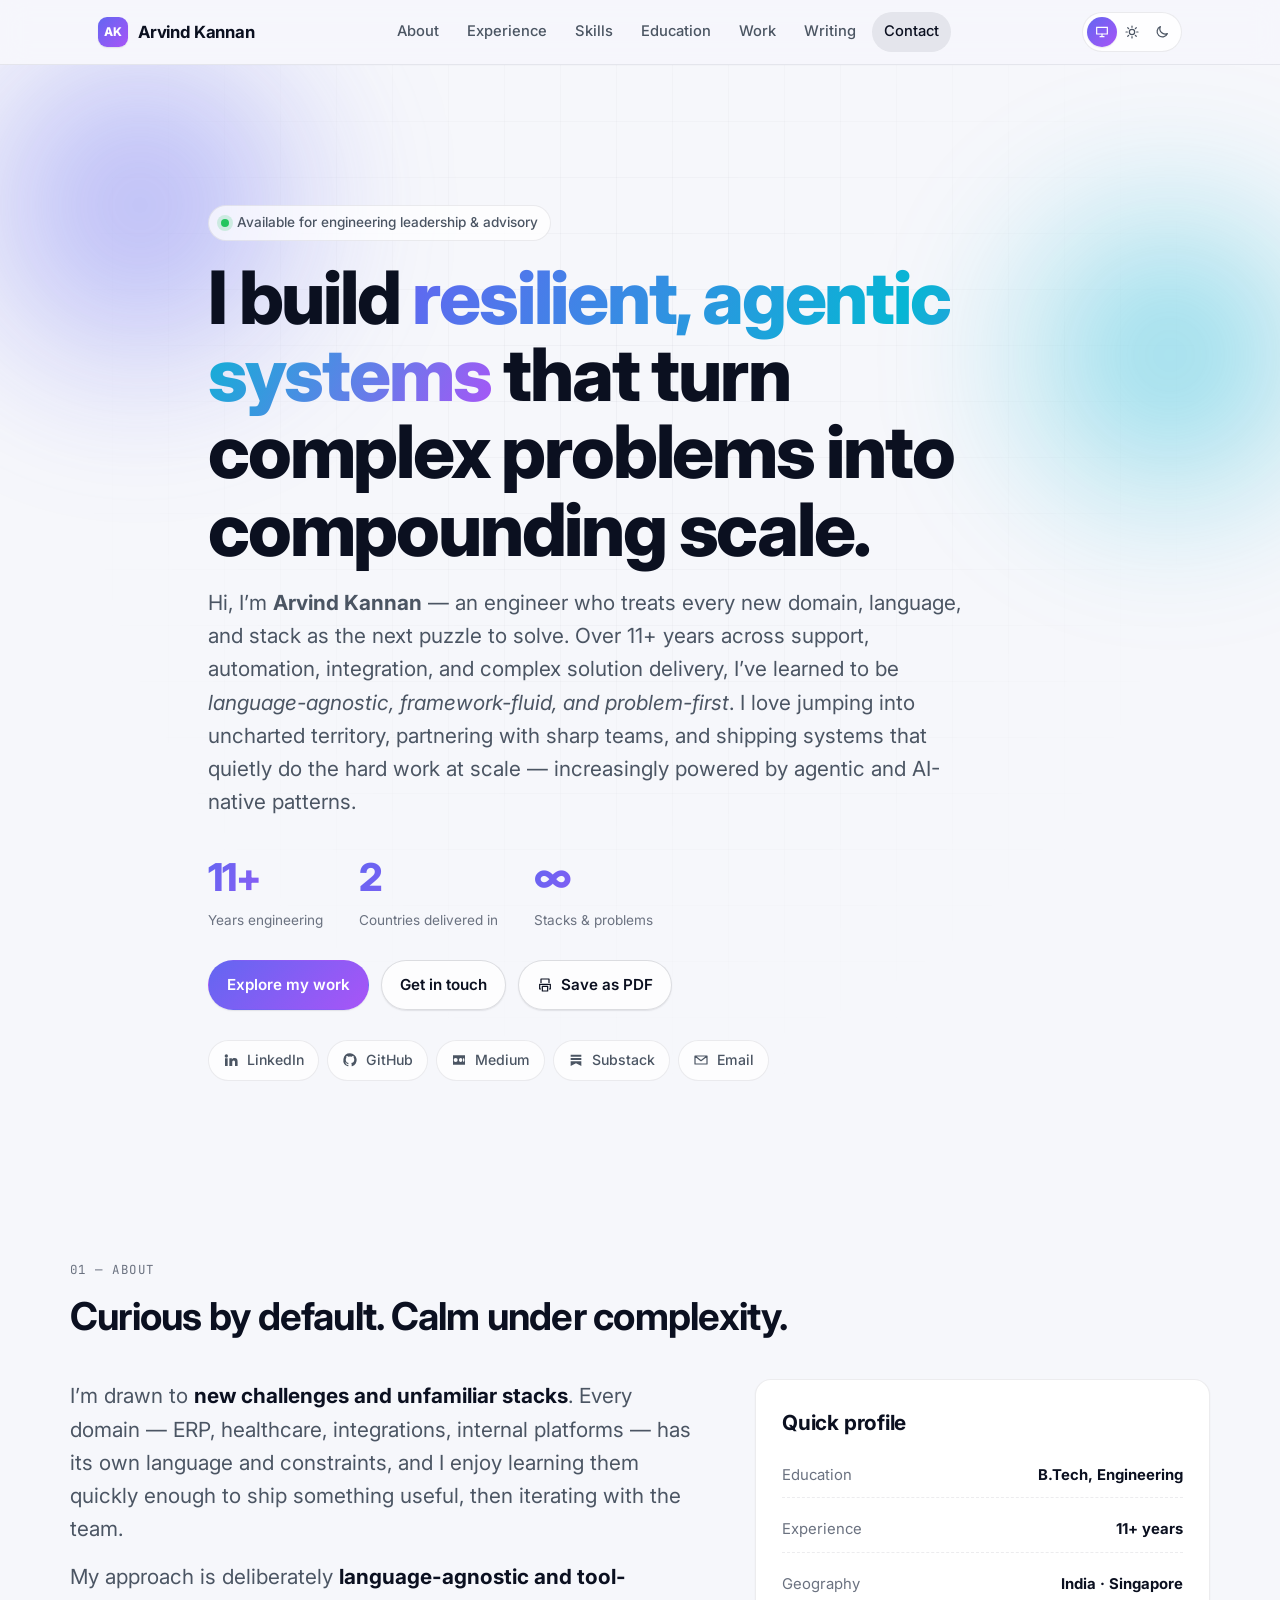
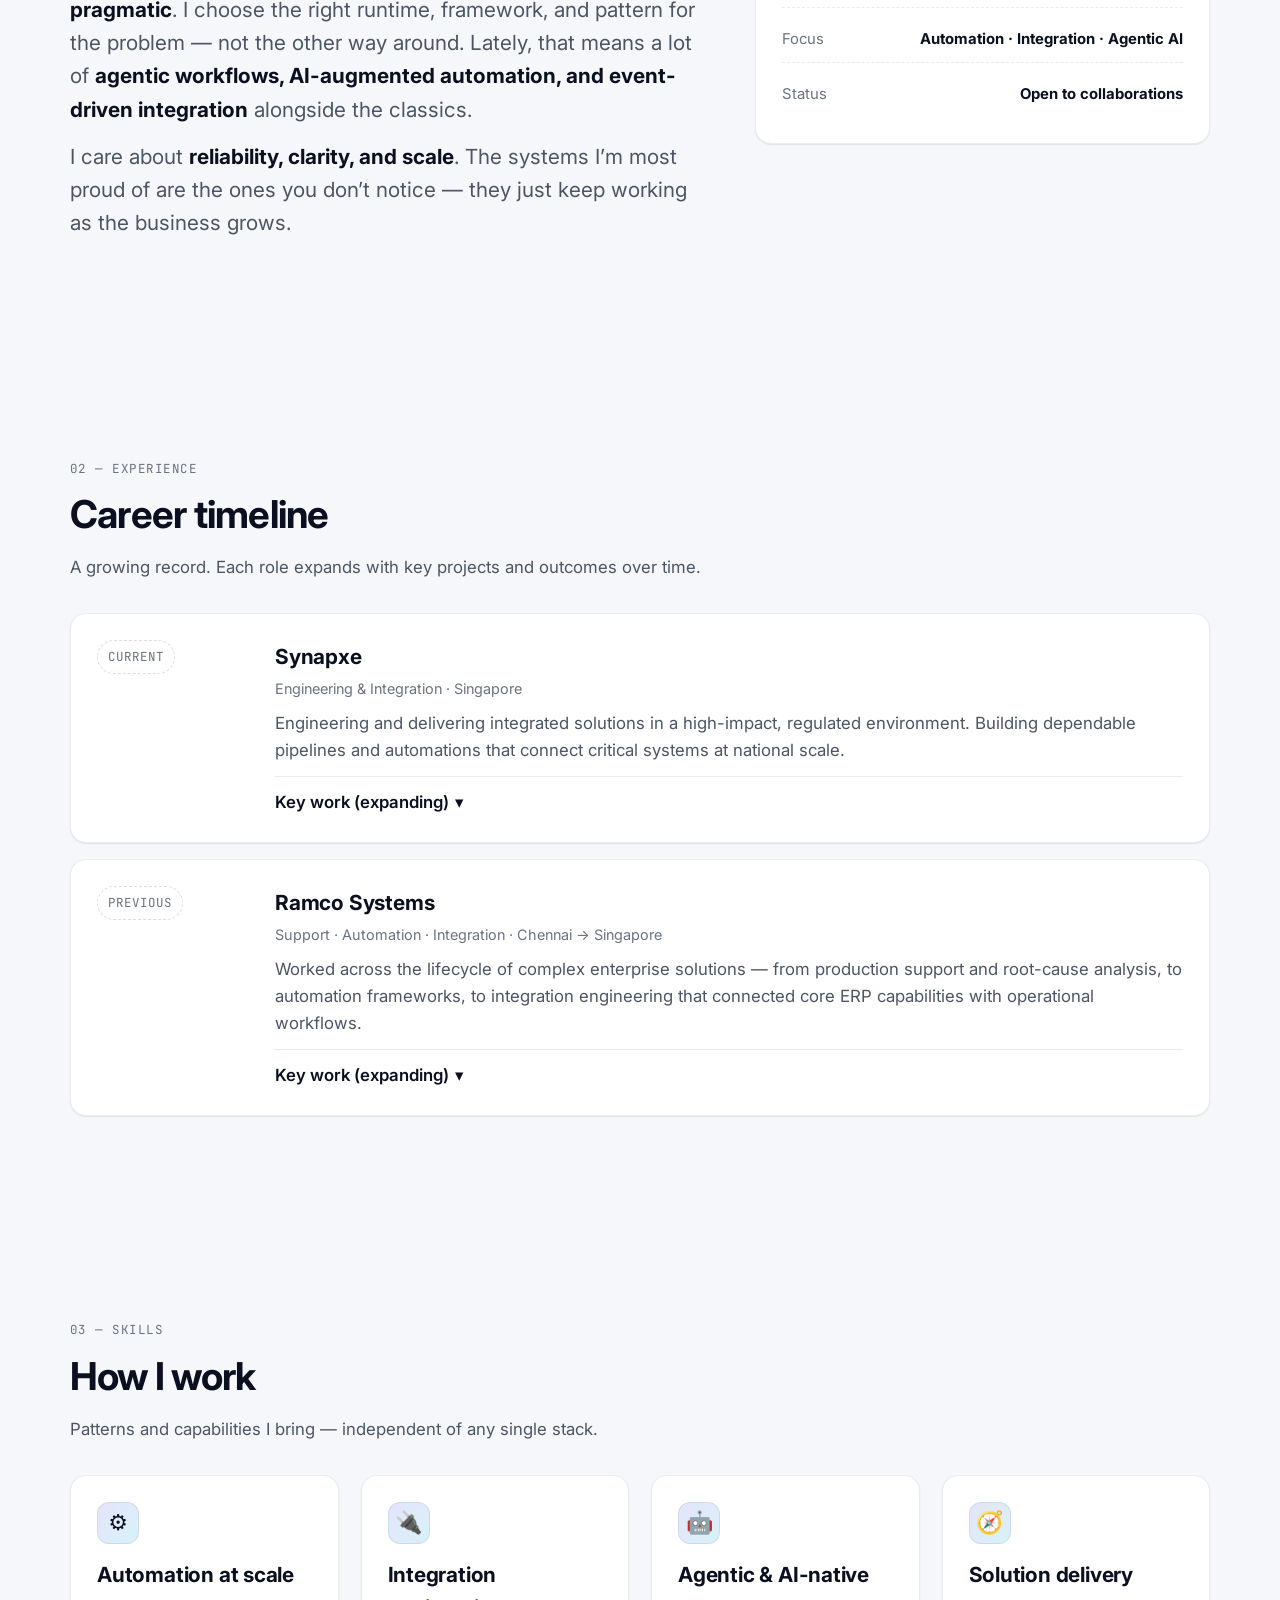
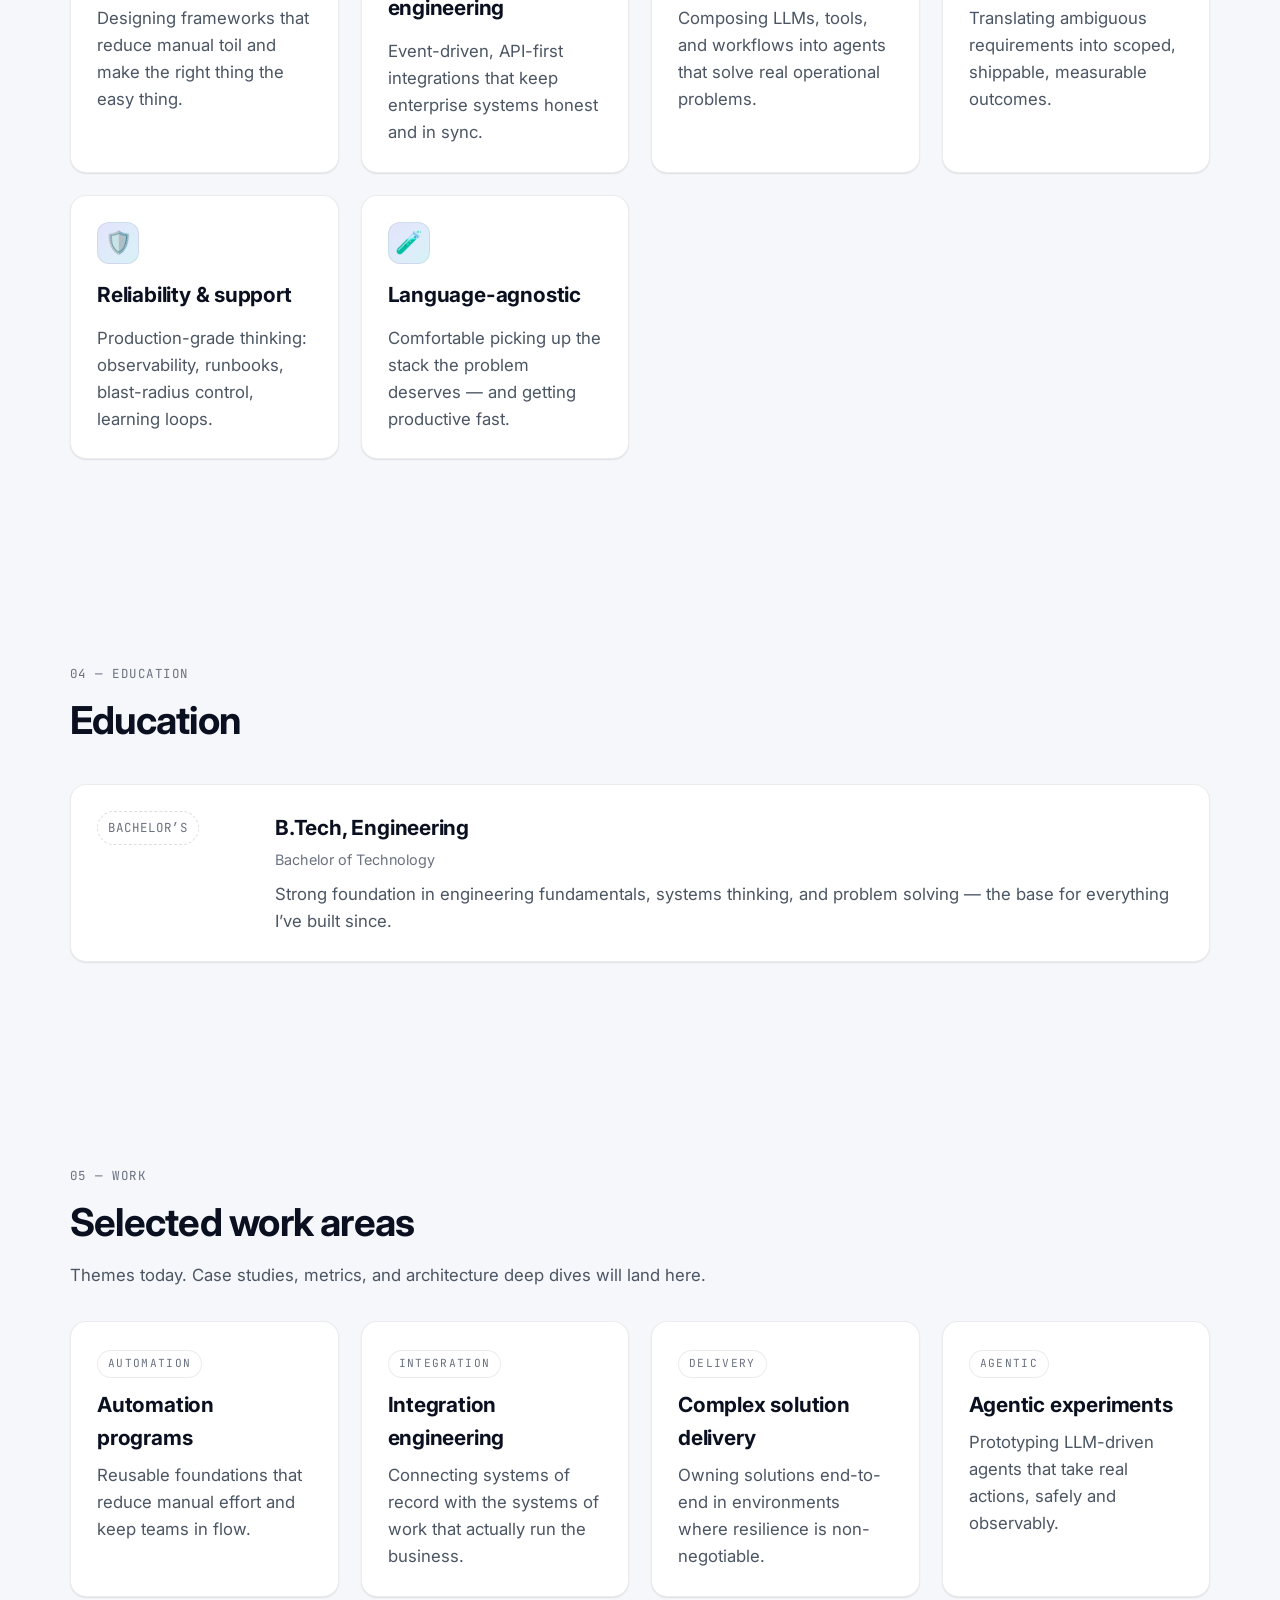
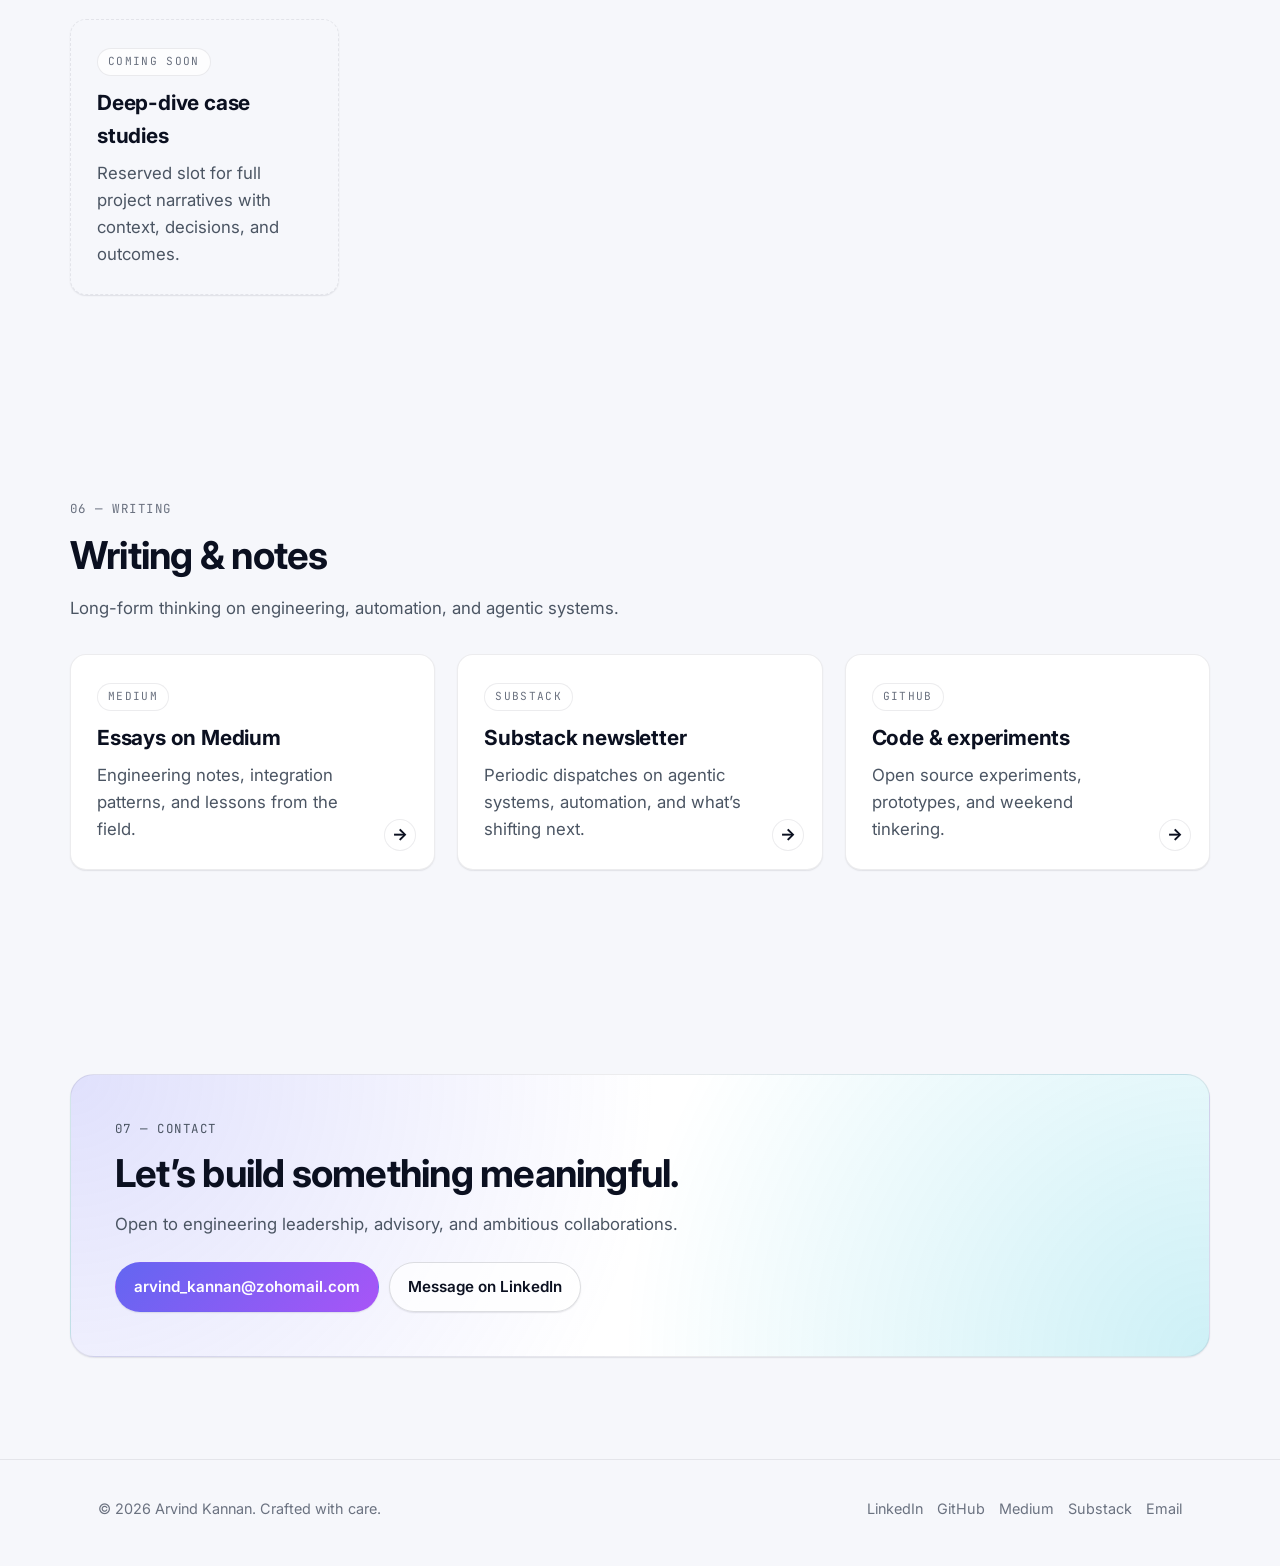
==== commit 3bd9c90e: "initial commit" ====
--- a/index.html
+++ b/index.html
@@ -37,12 +37,12 @@
         "@type": "Person",
         "name": "Arvind Kannan",
         "jobTitle": "Engineering Leader",
-        "email": "mailto:arvindkannan@hotmail.com",
+        "email": "mailto:arvind_kannan@zohomail.com",
         "url": "https://arvindkannan.github.io",
         "sameAs": [
           "https://github.com/arvindkannan",
           "https://www.linkedin.com/in/arvindkannan/",
-          "https://medium.com/@arvindkannan",
+          "https://medium.com/@kb_arvind",
           "https://arvindkannan.substack.com"
         ],
         "alumniOf": "B.Tech, Engineering",
@@ -157,7 +157,7 @@
               <svg viewBox="0 0 24 24" aria-hidden="true"><path fill="currentColor" d="M12 2a10 10 0 0 0-3.16 19.49c.5.09.68-.22.68-.48v-1.7c-2.78.6-3.37-1.34-3.37-1.34-.45-1.16-1.1-1.47-1.1-1.47-.9-.62.07-.6.07-.6 1 .07 1.53 1.03 1.53 1.03.9 1.52 2.34 1.08 2.91.83.09-.65.35-1.08.63-1.33-2.22-.25-4.56-1.11-4.56-4.94 0-1.09.39-1.98 1.03-2.68-.1-.26-.45-1.27.1-2.64 0 0 .84-.27 2.75 1.02a9.4 9.4 0 0 1 5 0c1.9-1.29 2.74-1.02 2.74-1.02.55 1.37.2 2.38.1 2.64.64.7 1.03 1.59 1.03 2.68 0 3.84-2.34 4.69-4.57 4.94.36.31.68.92.68 1.85v2.74c0 .27.18.58.69.48A10 10 0 0 0 12 2Z"/></svg>
               <span>GitHub</span>
             </a></li>
-            <li><a href="https://medium.com/@arvindkannan" target="_blank" rel="noreferrer me" aria-label="Medium">
+            <li><a href="https://medium.com/@kb_arvind" target="_blank" rel="noreferrer me" aria-label="Medium">
               <svg viewBox="0 0 24 24" aria-hidden="true"><path fill="currentColor" d="M3 5h18v14H3zM7 9a3 3 0 1 0 0 6 3 3 0 0 0 0-6Zm7.5 0c-1.4 0-2.5 1.34-2.5 3s1.1 3 2.5 3S17 13.66 17 12s-1.1-3-2.5-3Zm4.5 0c-.55 0-1 1.34-1 3s.45 3 1 3 1-1.34 1-3-.45-3-1-3Z"/></svg>
               <span>Medium</span>
             </a></li>
@@ -165,7 +165,7 @@
               <svg viewBox="0 0 24 24" aria-hidden="true"><path fill="currentColor" d="M4 4h16v3H4zM4 9h16v3H4zM4 14h16v7l-8-4-8 4z"/></svg>
               <span>Substack</span>
             </a></li>
-            <li><a href="mailto:arvindkannan@hotmail.com" aria-label="Email">
+            <li><a href="mailto:arvind_kannan@zohomail.com" aria-label="Email">
               <svg viewBox="0 0 24 24" aria-hidden="true"><path fill="none" stroke="currentColor" stroke-width="1.8" stroke-linejoin="round" d="M3 6h18v12H3zM3 6l9 7 9-7"/></svg>
               <span>Email</span>
             </a></li>
@@ -364,7 +364,7 @@
         </header>
 
         <div class="grid cards">
-          <a class="card link-card" href="https://medium.com/@arvindkannan" target="_blank" rel="noreferrer">
+          <a class="card link-card" href="https://medium.com/@kb_arvind" target="_blank" rel="noreferrer">
             <div class="tag">Medium</div>
             <h3>Essays on Medium</h3>
             <p>Engineering notes, integration patterns, and lessons from the field.</p>
@@ -393,7 +393,7 @@
             <p class="sub">Open to engineering leadership, advisory, and ambitious collaborations.</p>
           </div>
           <div class="contact-actions">
-            <a class="btn primary" href="mailto:arvindkannan@hotmail.com">arvindkannan@hotmail.com</a>
+            <a class="btn primary" href="mailto:arvind_kannan@zohomail.com">arvind_kannan@zohomail.com</a>
             <a class="btn ghost" href="https://www.linkedin.com/in/arvindkannan/" target="_blank" rel="noreferrer">Message on LinkedIn</a>
           </div>
         </div>
@@ -404,11 +404,11 @@
       <div class="container footer-wrap">
         <p>© <span id="year"></span> Arvind Kannan. Crafted with care.</p>
         <ul class="footer-social" aria-label="Social links">
-          <li><a href="https://www.linkedin.com/in/arvindkannan/" target="_blank" rel="noreferrer">LinkedIn</a></li>
+          <li><a href="https://www.linkedin.com/in/arvindkannan1/" target="_blank" rel="noreferrer">LinkedIn</a></li>
           <li><a href="https://github.com/arvindkannan" target="_blank" rel="noreferrer">GitHub</a></li>
-          <li><a href="https://medium.com/@arvindkannan" target="_blank" rel="noreferrer">Medium</a></li>
+          <li><a href="https://medium.com/@kb_arvind" target="_blank" rel="noreferrer">Medium</a></li>
           <li><a href="https://arvindkannan.substack.com" target="_blank" rel="noreferrer">Substack</a></li>
-          <li><a href="mailto:arvindkannan@hotmail.com">Email</a></li>
+          <li><a href="mailto:arvind_kannan@zohomail.com">Email</a></li>
         </ul>
       </div>
     </footer>
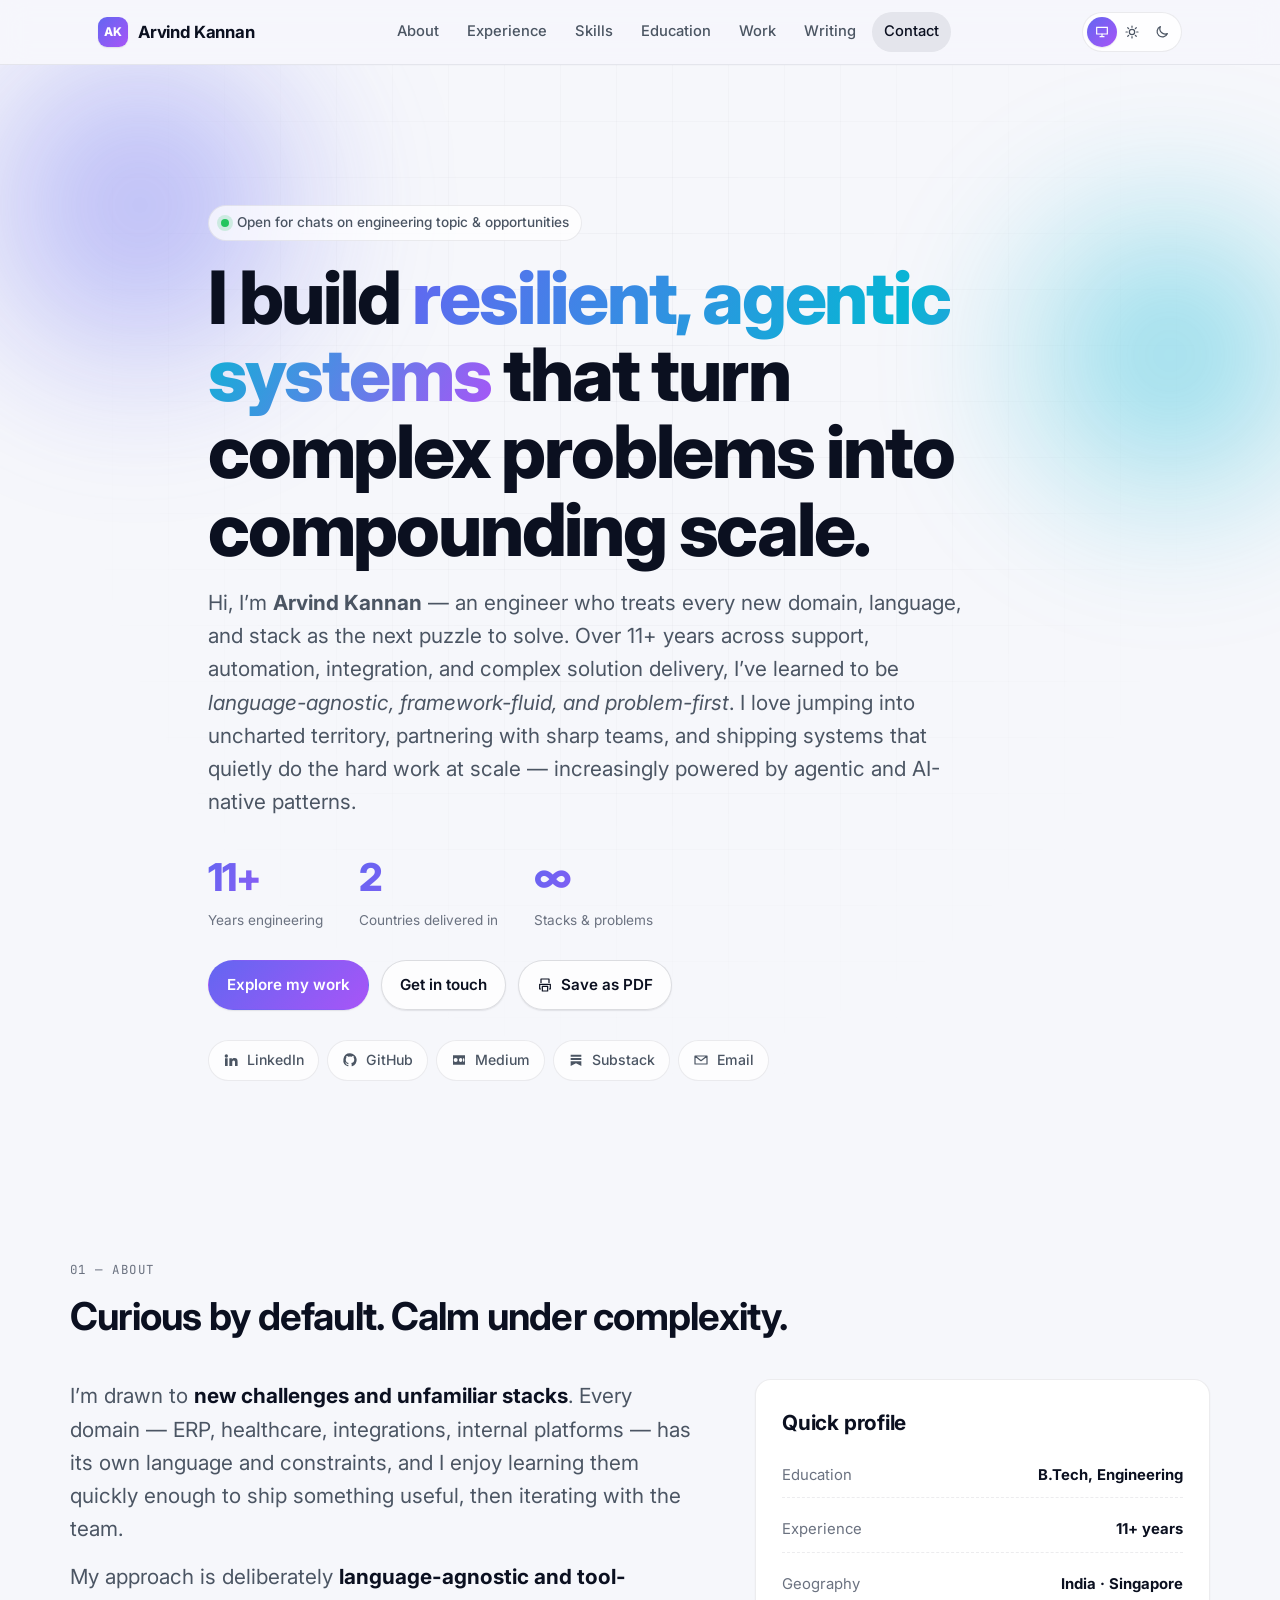
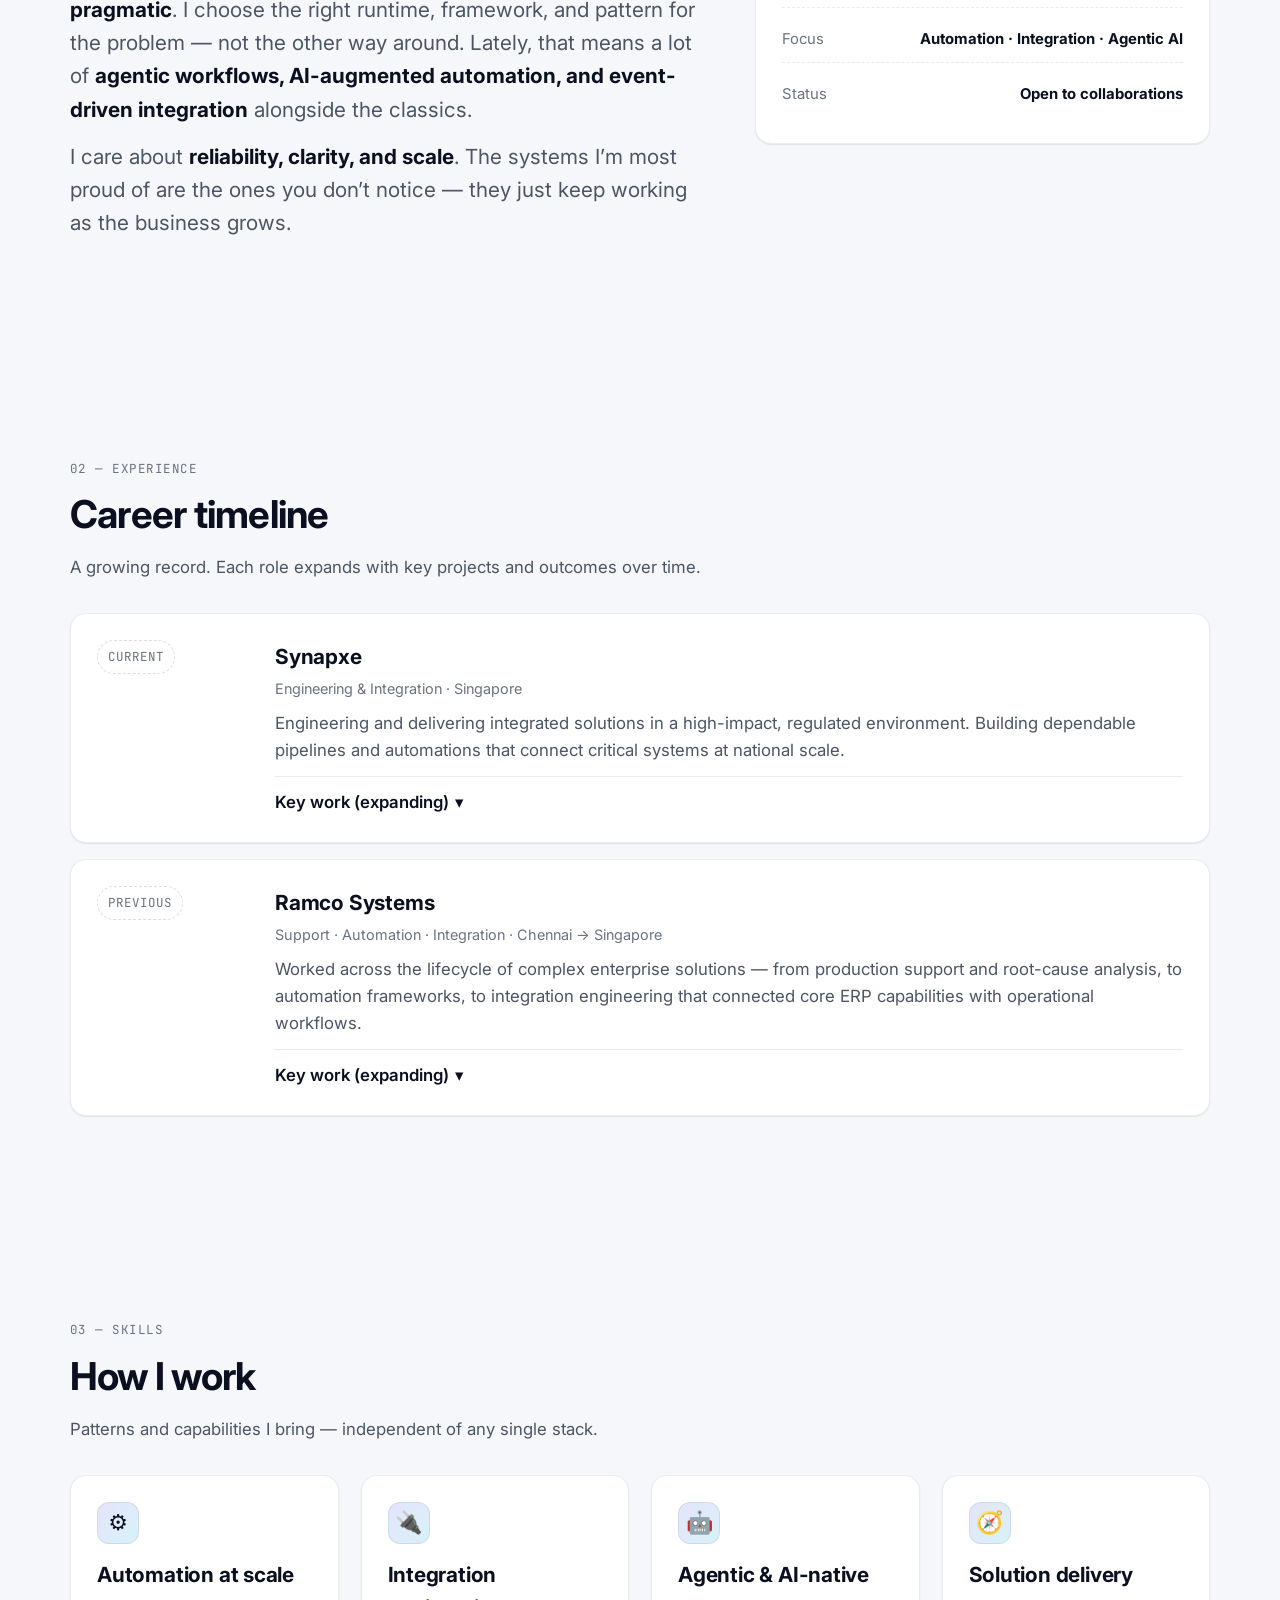
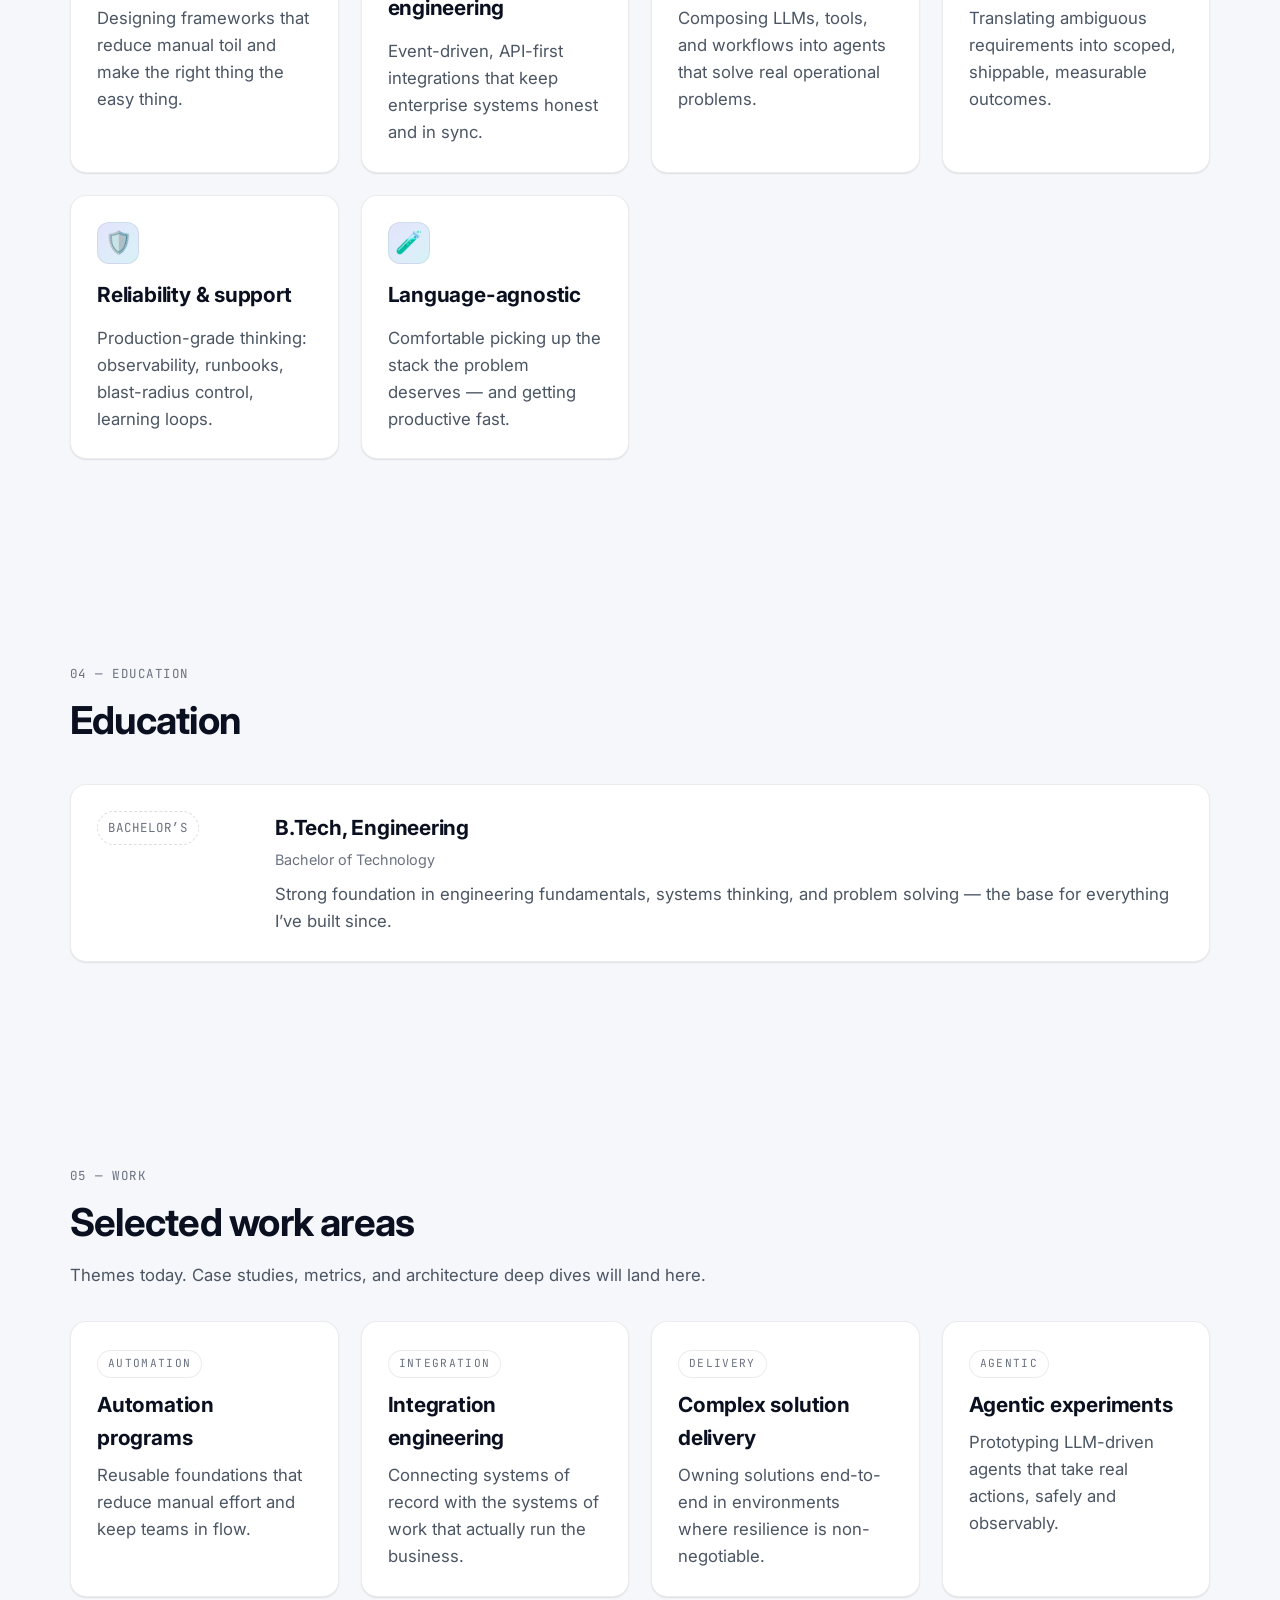
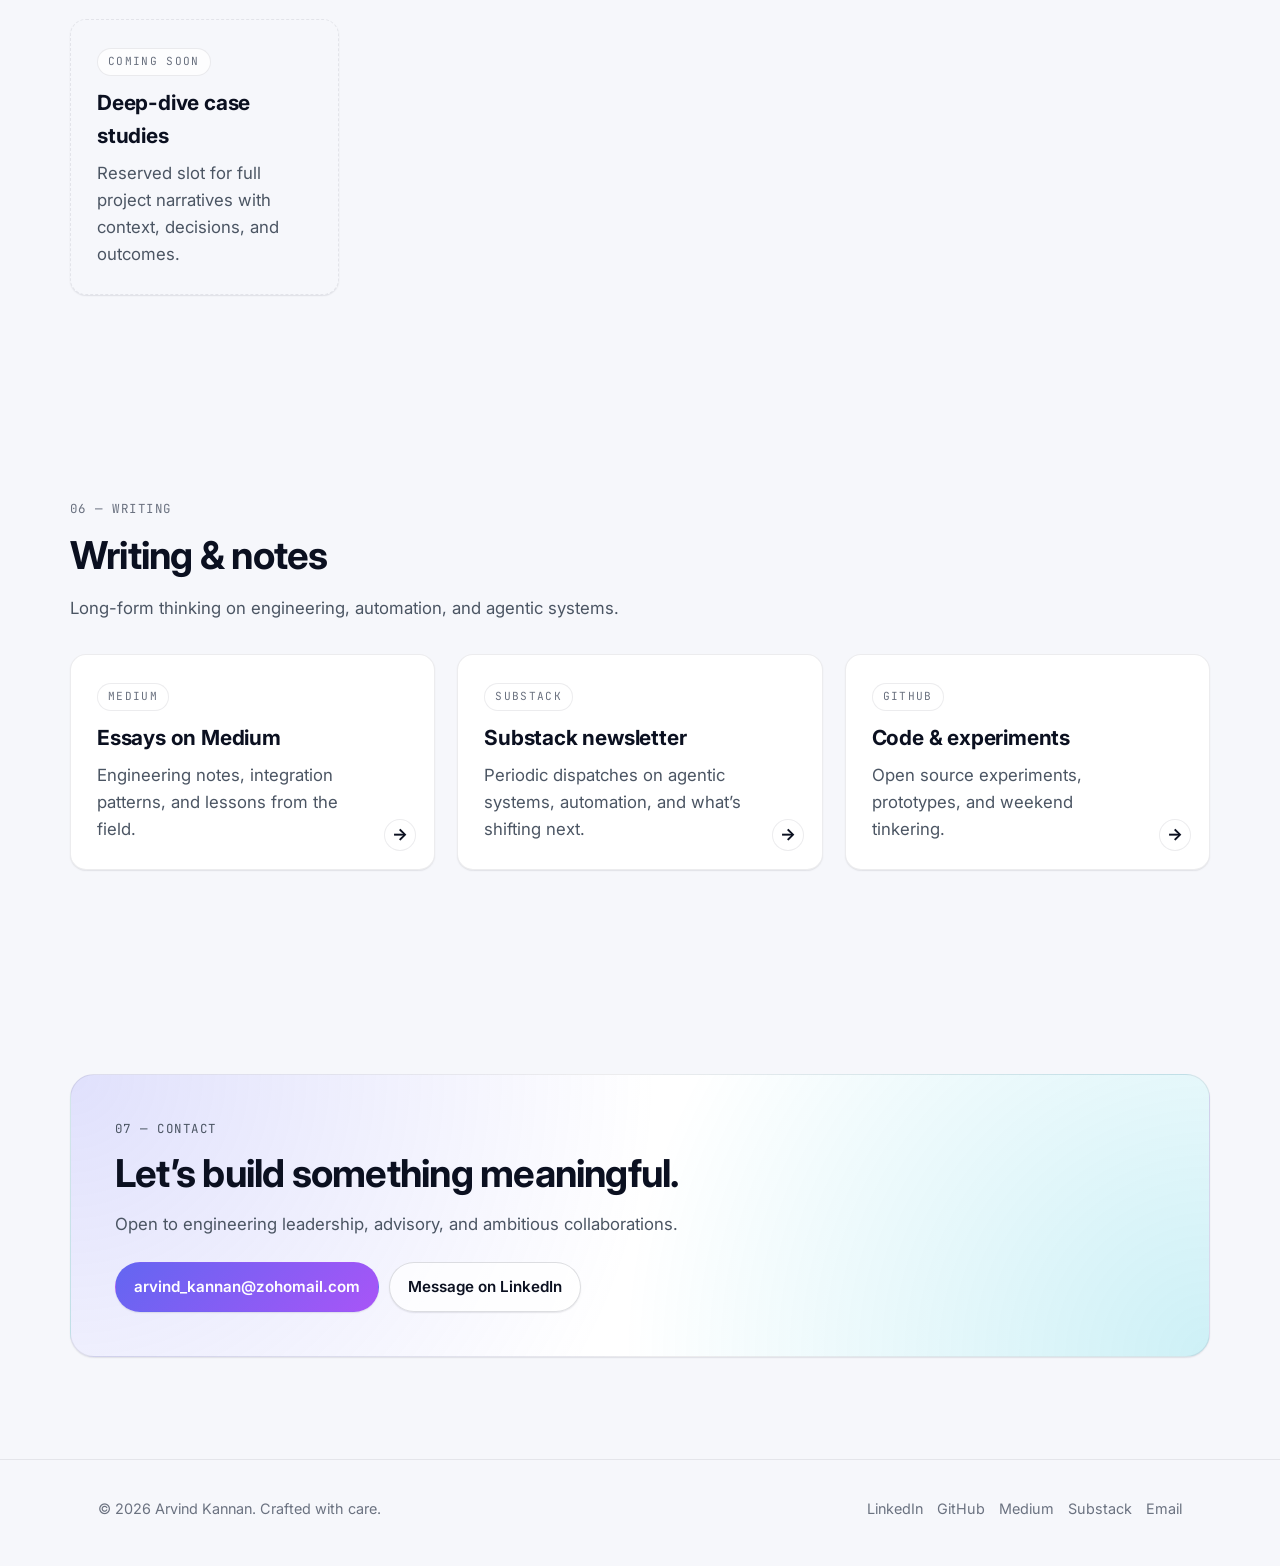
==== commit 1dd82dd1: "typo" ====
--- a/index.html
+++ b/index.html
@@ -41,11 +41,11 @@
         "url": "https://arvindkannan.github.io",
         "sameAs": [
           "https://github.com/arvindkannan",
-          "https://www.linkedin.com/in/arvindkannan/",
+          "https://www.linkedin.com/in/arvindkannan1/",
           "https://medium.com/@kb_arvind",
           "https://arvindkannan.substack.com"
         ],
-        "alumniOf": "B.Tech, Engineering",
+        "alumniOf": "B.Tech, Engineering Meenakshi Sundararajan Engineering College",
         "knowsAbout": [
           "Automation",
           "Integration Engineering",
@@ -119,7 +119,7 @@
 
         <div class="container hero-inner">
           <p class="eyebrow">
-            <span class="dot"></span> Available for engineering leadership &amp; advisory
+            <span class="dot"></span> Open for chats on engineering topic &amp; opportunities
           </p>
           <h1 class="hero-title">
             I build <span class="grad">resilient, agentic systems</span> that turn complex problems into compounding scale.
@@ -149,7 +149,7 @@
           </div>
 
           <ul class="social-row" aria-label="Find me online">
-            <li><a href="https://www.linkedin.com/in/arvindkannan/" target="_blank" rel="noreferrer me" aria-label="LinkedIn">
+            <li><a href="https://www.linkedin.com/in/arvindkannan1/" target="_blank" rel="noreferrer me" aria-label="LinkedIn">
               <svg viewBox="0 0 24 24" aria-hidden="true"><path fill="currentColor" d="M4.98 3.5A2.5 2.5 0 1 1 5 8.5a2.5 2.5 0 0 1-.02-5ZM3 9.5h4V21H3zM9.5 9.5h3.8v1.6h.05c.53-.95 1.83-1.95 3.77-1.95 4.03 0 4.78 2.5 4.78 5.75V21H18V15.6c0-1.3-.03-2.97-1.9-2.97-1.9 0-2.2 1.4-2.2 2.87V21H9.5z"/></svg>
               <span>LinkedIn</span>
             </a></li>
@@ -394,7 +394,7 @@
           </div>
           <div class="contact-actions">
             <a class="btn primary" href="mailto:arvind_kannan@zohomail.com">arvind_kannan@zohomail.com</a>
-            <a class="btn ghost" href="https://www.linkedin.com/in/arvindkannan/" target="_blank" rel="noreferrer">Message on LinkedIn</a>
+            <a class="btn ghost" href="https://www.linkedin.com/in/arvindkannan1/" target="_blank" rel="noreferrer">Message on LinkedIn</a>
           </div>
         </div>
       </section>
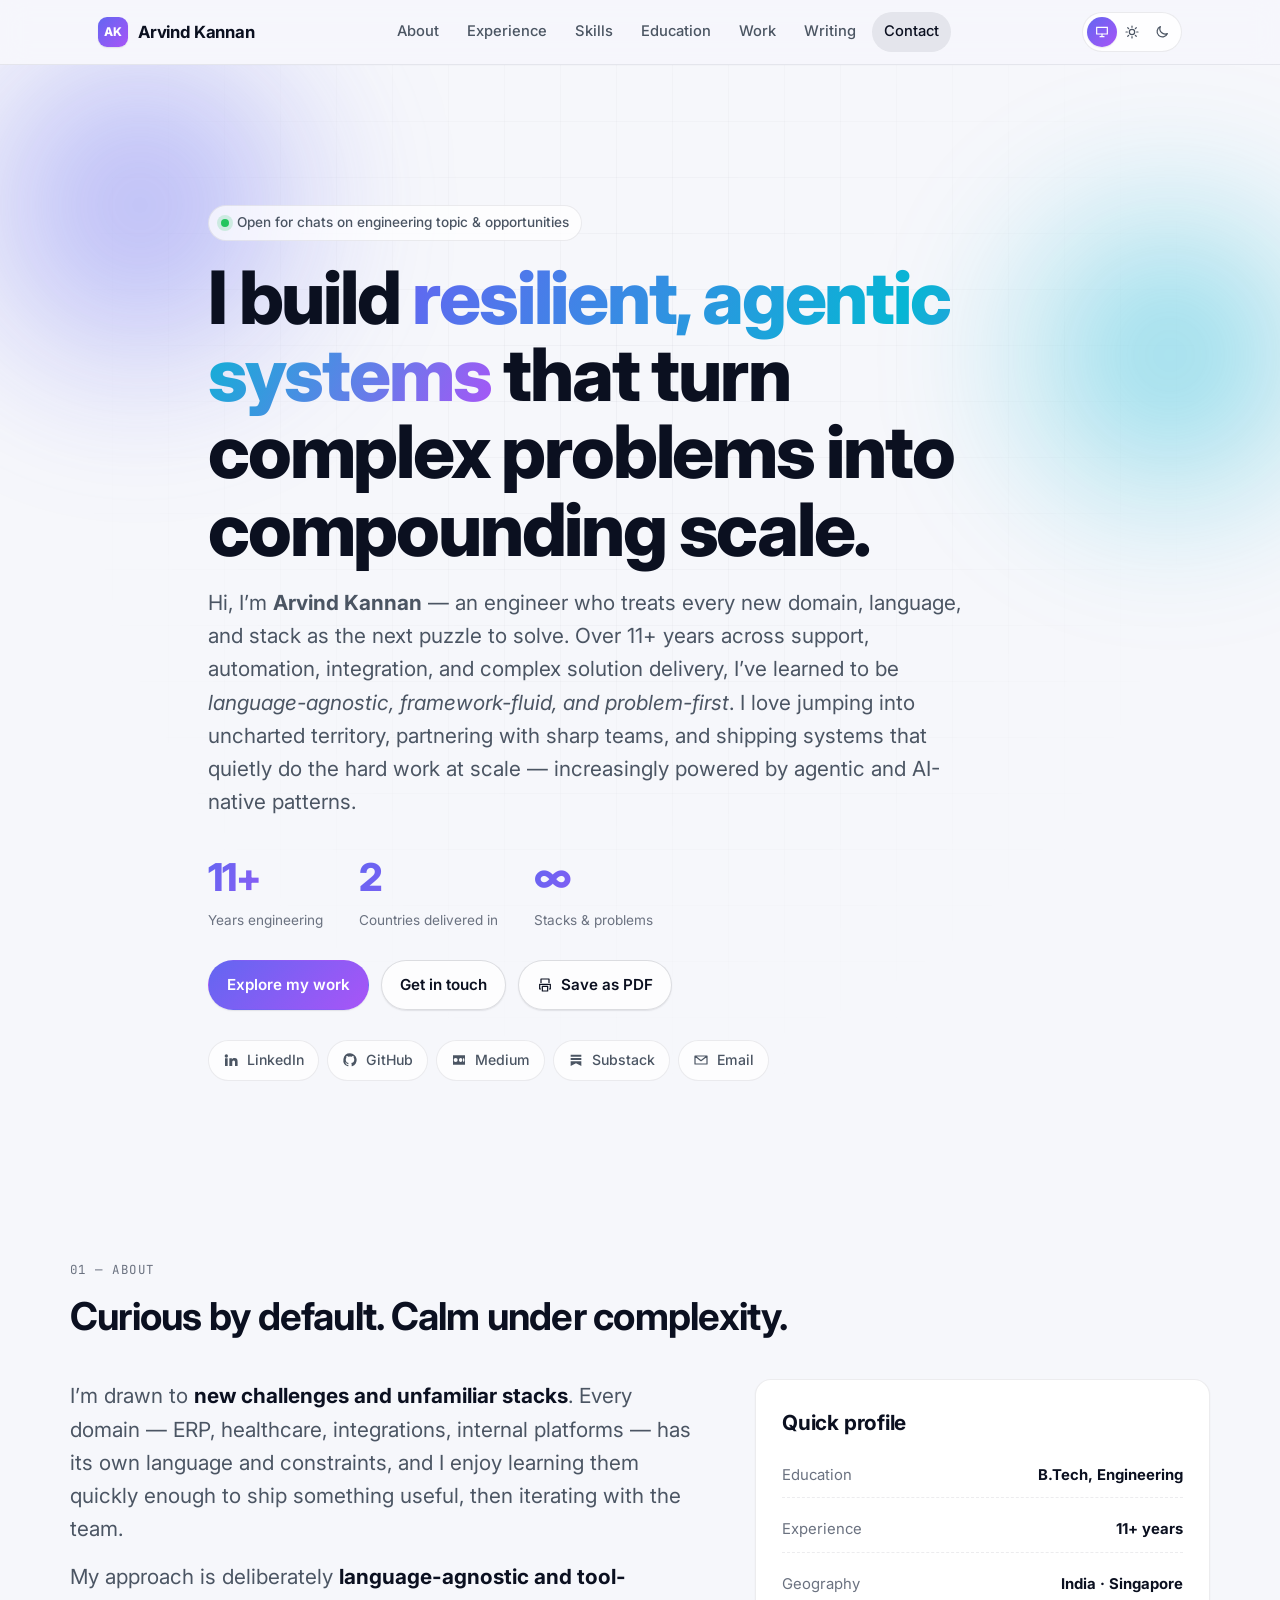
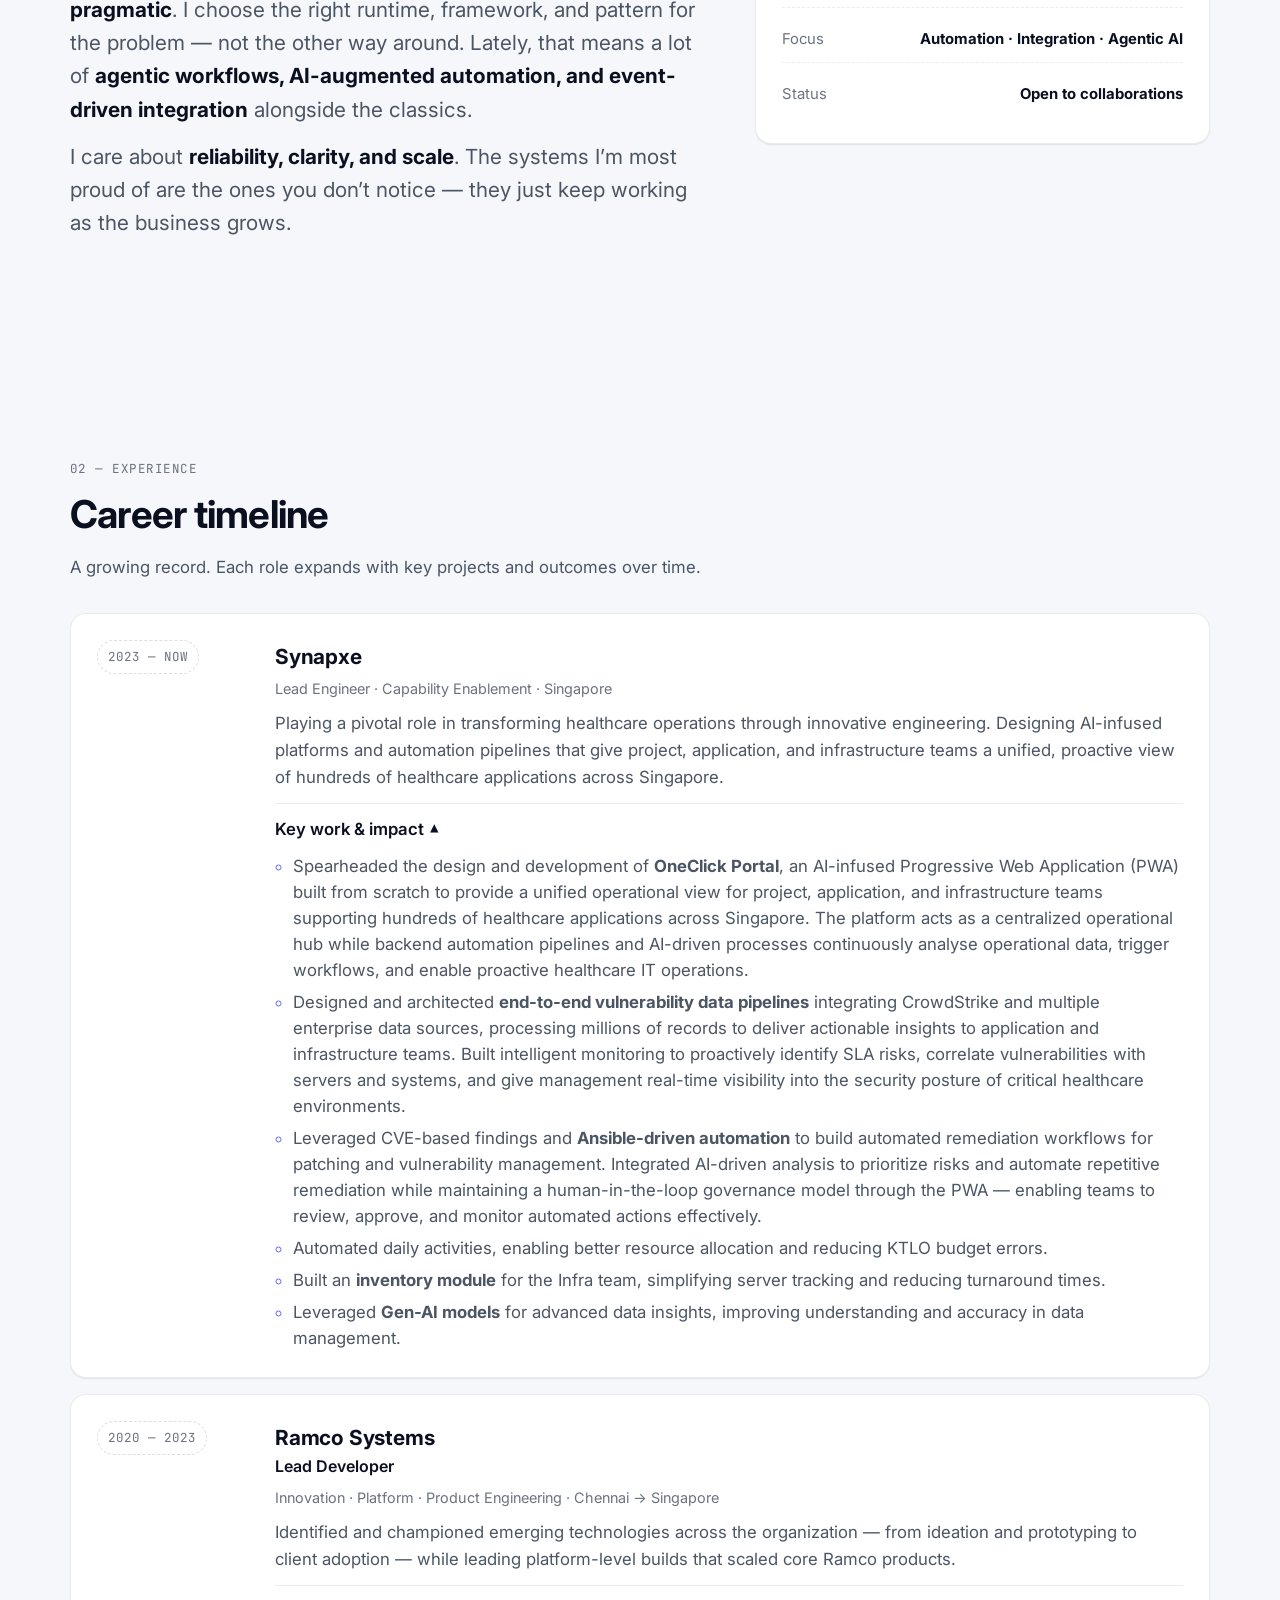
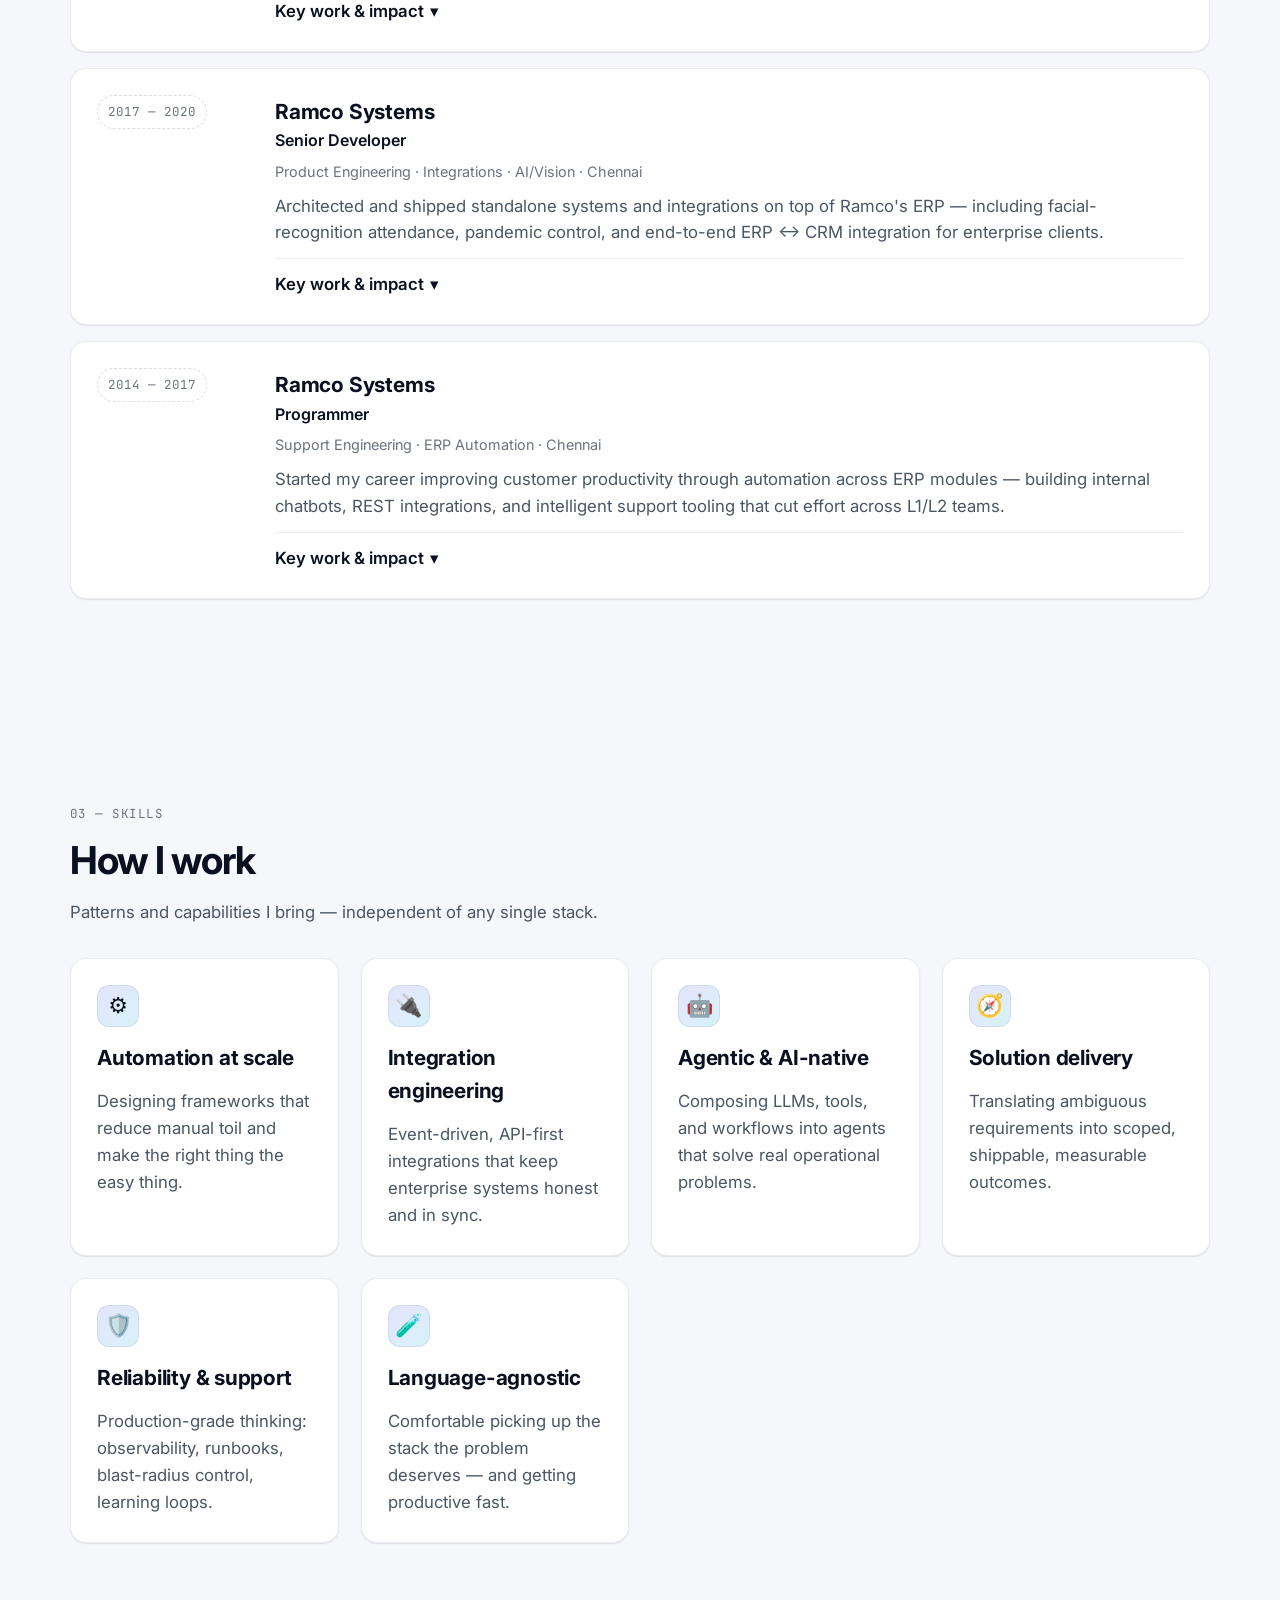
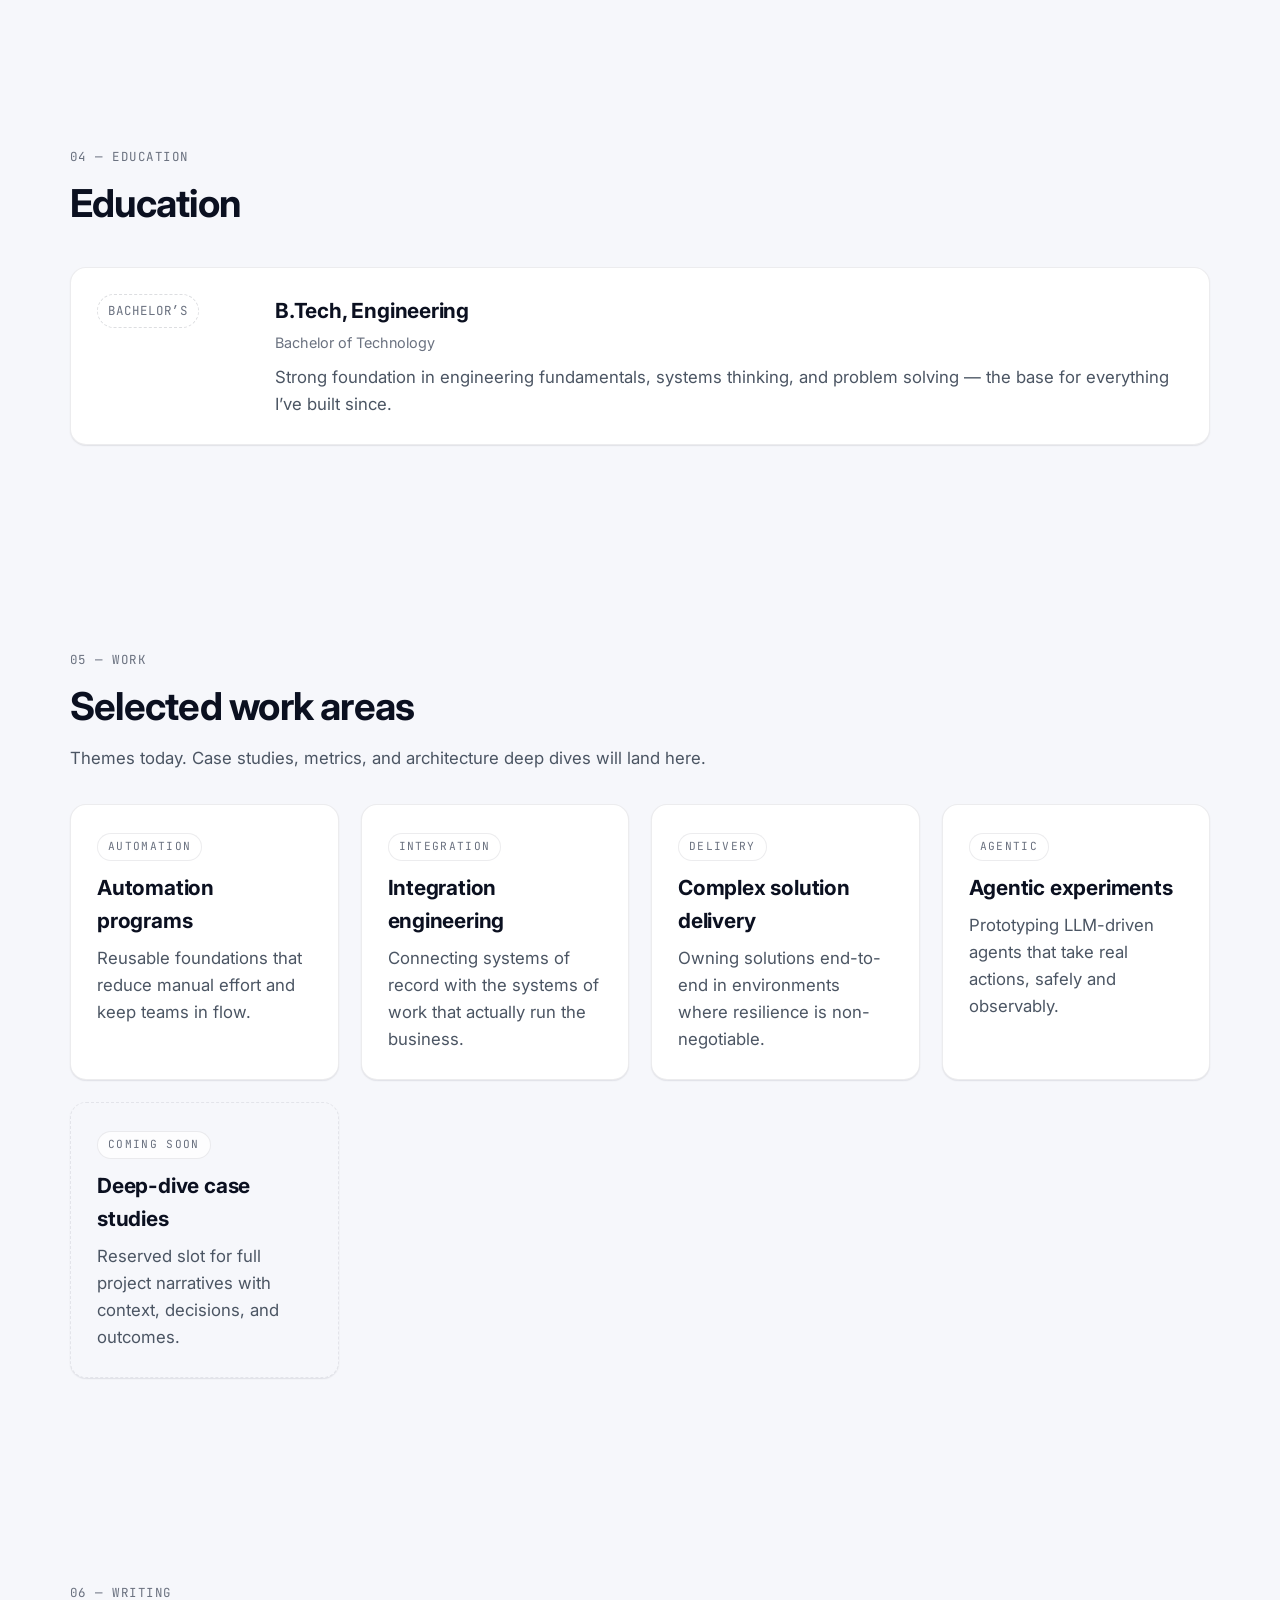
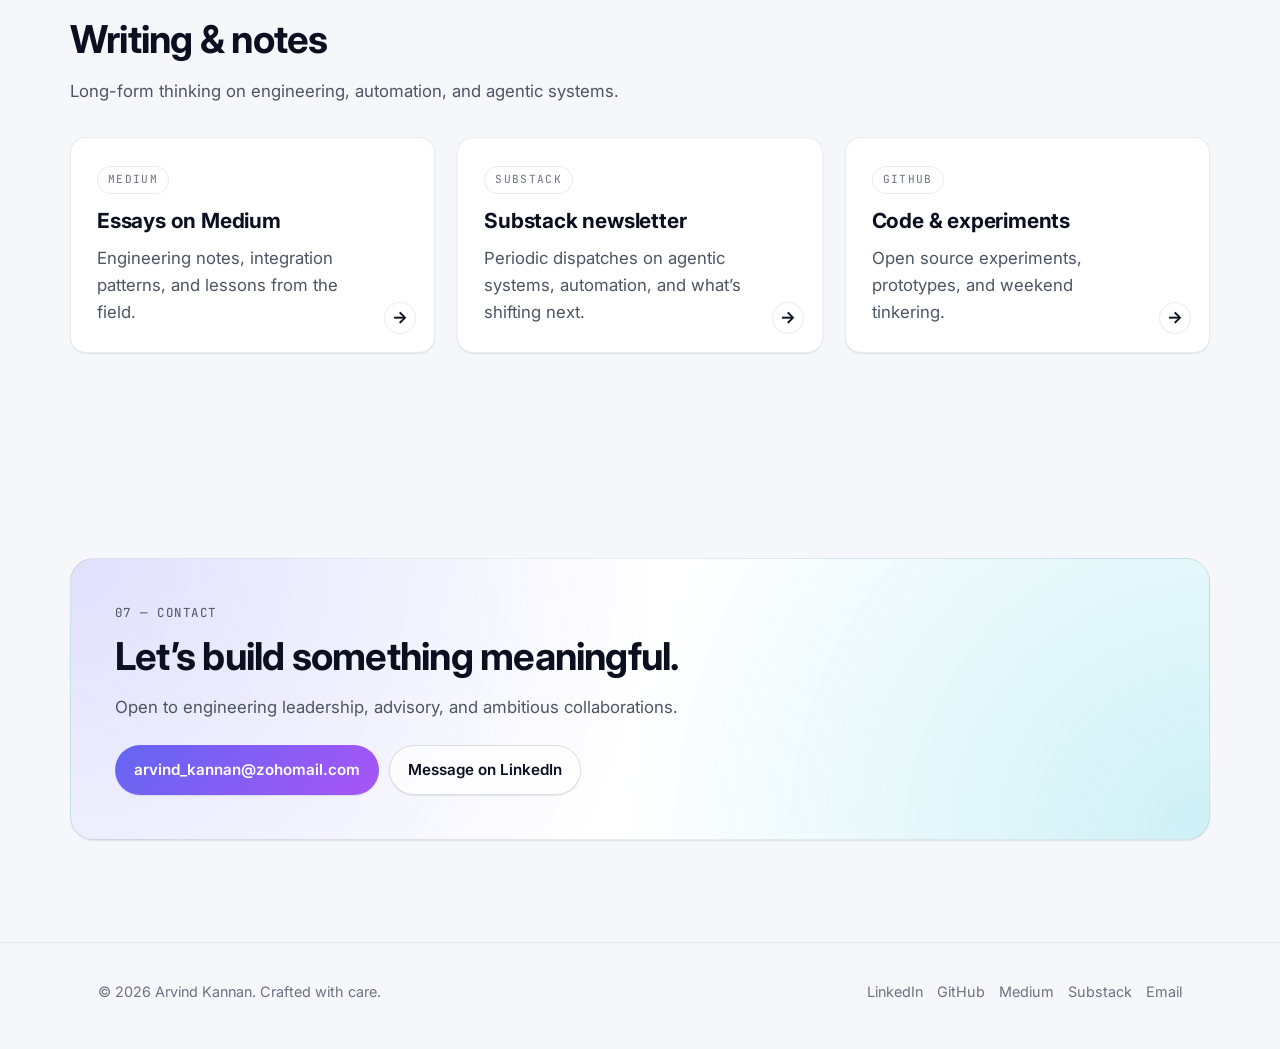
==== commit 545e9c9f: "Update work experience details and enhance CSS for better layout and readability" ====
--- a/index.html
+++ b/index.html
@@ -219,41 +219,229 @@
 
         <ol class="timeline">
           <li class="timeline-item card">
-            <div class="time">Current</div>
+            <div class="time">2023 — Now</div>
             <div class="content">
               <h3>Synapxe</h3>
-              <p class="role">Engineering &amp; Integration · Singapore</p>
+              <p class="role">Lead Engineer · Capability Enablement · Singapore</p>
               <p>
-                Engineering and delivering integrated solutions in a high-impact, regulated
-                environment. Building dependable pipelines and automations that connect critical
-                systems at national scale.
+                Playing a pivotal role in transforming healthcare operations through innovative
+                engineering. Designing AI-infused platforms and automation pipelines that give
+                project, application, and infrastructure teams a unified, proactive view of
+                hundreds of healthcare applications across Singapore.
               </p>
-              <details class="work-detail">
-                <summary>Key work (expanding)</summary>
-                <ul>
-                  <li>Integration platform contributions — <em>details coming soon</em></li>
-                  <li>Automation initiatives — <em>details coming soon</em></li>
+              <details class="work-detail" open>
+                <summary>Key work &amp; impact</summary>
+                <ul class="achievements">
+                  <li>
+                    Spearheaded the design and development of <strong>OneClick Portal</strong>, an
+                    AI-infused Progressive Web Application (PWA) built from scratch to provide a
+                    unified operational view for project, application, and infrastructure teams
+                    supporting hundreds of healthcare applications across Singapore. The platform
+                    acts as a centralized operational hub while backend automation pipelines and
+                    AI-driven processes continuously analyse operational data, trigger workflows,
+                    and enable proactive healthcare IT operations.
+                  </li>
+                  <li>
+                    Designed and architected <strong>end-to-end vulnerability data pipelines</strong>
+                    integrating CrowdStrike and multiple enterprise data sources, processing
+                    millions of records to deliver actionable insights to application and
+                    infrastructure teams. Built intelligent monitoring to proactively identify SLA
+                    risks, correlate vulnerabilities with servers and systems, and give management
+                    real-time visibility into the security posture of critical healthcare
+                    environments.
+                  </li>
+                  <li>
+                    Leveraged CVE-based findings and <strong>Ansible-driven automation</strong> to
+                    build automated remediation workflows for patching and vulnerability
+                    management. Integrated AI-driven analysis to prioritize risks and automate
+                    repetitive remediation while maintaining a human-in-the-loop governance model
+                    through the PWA — enabling teams to review, approve, and monitor automated
+                    actions effectively.
+                  </li>
+                  <li>
+                    Automated daily activities, enabling better resource allocation and reducing
+                    KTLO budget errors.
+                  </li>
+                  <li>
+                    Built an <strong>inventory module</strong> for the Infra team, simplifying
+                    server tracking and reducing turnaround times.
+                  </li>
+                  <li>
+                    Leveraged <strong>Gen-AI models</strong> for advanced data insights, improving
+                    understanding and accuracy in data management.
+                  </li>
                 </ul>
               </details>
             </div>
           </li>
 
           <li class="timeline-item card">
-            <div class="time">Previous</div>
+            <div class="time">2020 — 2023</div>
             <div class="content">
               <h3>Ramco Systems</h3>
-              <p class="role">Support · Automation · Integration · Chennai → Singapore</p>
+              <h4>Lead Developer</h4>
+              <p class="role">Innovation · Platform · Product Engineering · Chennai → Singapore</p>
               <p>
-                Worked across the lifecycle of complex enterprise solutions — from production
-                support and root-cause analysis, to automation frameworks, to integration
-                engineering that connected core ERP capabilities with operational workflows.
+                Identified and championed emerging technologies across the organization — from
+                ideation and prototyping to client adoption — while leading platform-level builds
+                that scaled core Ramco products.
               </p>
               <details class="work-detail">
-                <summary>Key work (expanding)</summary>
-                <ul>
-                  <li>Support &amp; reliability programs — <em>details coming soon</em></li>
-                  <li>Automation frameworks &amp; tooling — <em>details coming soon</em></li>
-                  <li>Integration delivery for enterprise customers — <em>details coming soon</em></li>
+                <summary>Key work &amp; impact</summary>
+                <ul class="achievements">
+                  <li>
+                    Responsible for identifying new and emerging technologies, from ideation to
+                    prototyping and adoption, working closely with business units and clients.
+                  </li>
+                  <li>
+                    Added a <strong>Biometric Fingerprint module</strong> to the existing facial
+                    based system to enable multi-way authentication of a person's identity.
+                  </li>
+                  <li>
+                    Scaled up the <strong>Facial Recognition Attendance &amp; Access Control</strong>
+                    system to support high transactional rates during peak times, enabling clients
+                    to handle <strong>60% more throughput</strong>.
+                  </li>
+                  <li>
+                    Built a <strong>Rule-Engine Designer React component</strong> that can be
+                    embedded into existing product screens, letting users and product owners
+                    configure rules visually via drag and drop.
+                  </li>
+                  <li>
+                    Built a <strong>Formula Builder visual UI/UX designer</strong> as a React
+                    component embeddable into existing UIs for end users to configure formulas
+                    without code.
+                  </li>
+                  <li>
+                    Designed and developed an <strong>Actionable Mail Framework</strong>
+                    (OAM/AMP card based) enabling transactions to be processed directly via email
+                    clicks.
+                  </li>
+                  <li>
+                    Built in-house models to enrich the organization's innovations roadmap.
+                  </li>
+                  <li>
+                    Drove ideation of a <strong>co-existence strategy</strong> for modernizing the
+                    existing low-code / no-code platform to adopt modern architecture.
+                  </li>
+                  <li>
+                    Built a low-code tool to design <strong>conversational bot flows</strong> for
+                    business users with zero coding knowledge, boosting adoption of the in-house
+                    bot framework.
+                  </li>
+                  <li>
+                    Conceptualized a <strong>Low-Code No-Code platform designer</strong> for
+                    modernizing the legacy Ramco development platform.
+                  </li>
+                  <li>
+                    Implemented facial-based ARS / Access Control for <strong>4 top-named
+                    organizations</strong> as part of TNA system implementation.
+                  </li>
+                  <li>
+                    Led a team building a <strong>live agent chat platform</strong> using open
+                    source libraries.
+                  </li>
+                  <li>
+                    Revamped existing build stages by introducing an <strong>automated
+                    pipeline</strong> — docker image and standard artefact builds — eliminating
+                    manual intervention and improving build quality.
+                  </li>
+                </ul>
+              </details>
+            </div>
+          </li>
+
+          <li class="timeline-item card">
+            <div class="time">2017 — 2020</div>
+            <div class="content">
+              <h3>Ramco Systems</h3>
+              <h4>Senior Developer</h4>
+              <p class="role">Product Engineering · Integrations · AI/Vision · Chennai</p>
+              <p>
+                Architected and shipped standalone systems and integrations on top of Ramco's ERP
+                — including facial-recognition attendance, pandemic control, and end-to-end ERP
+                ↔ CRM integration for enterprise clients.
+              </p>
+              <details class="work-detail">
+                <summary>Key work &amp; impact</summary>
+                <ul class="achievements">
+                  <li>
+                    Co-developed an attendance system using <strong>facial recognition</strong>
+                    (frictionless access control) — <strong>RamcoGEEKK</strong> — integrated with
+                    Ramco HRMS, including geo-fencing, QR-code and voice fallbacks for regions
+                    where facial is not legally allowed.
+                  </li>
+                  <li>
+                    Developed a <strong>pandemic control system</strong> integrating the facial
+                    attendance system with edge IoT devices and policy-based restriction control.
+                  </li>
+                  <li>
+                    Architected and developed a <strong>standalone portal system</strong>
+                    integrating with the existing ERP, enabling clients to scale usage by up to
+                    <strong>40% over legacy systems</strong>.
+                  </li>
+                  <li>Contributed to the <strong>Bots Framework</strong> development.</li>
+                  <li>
+                    Integrated and fully automated Ramco ERP modules with <strong>Cogent's
+                    Synergy CRM</strong> for Hitachi Payment Services as part of supply-chain
+                    automation — drastically reducing turnaround time for maintenance activities.
+                  </li>
+                  <li>Built prototypes for <strong>OCR and image recognition</strong>.</li>
+                  <li>
+                    Containerized the <strong>Java framework API</strong> process — fully
+                    automated packaging with one-click setup via Docker Compose.
+                  </li>
+                </ul>
+              </details>
+            </div>
+          </li>
+
+          <li class="timeline-item card">
+            <div class="time">2014 — 2017</div>
+            <div class="content">
+              <h3>Ramco Systems</h3>
+              <h4>Programmer</h4>
+              <p class="role">Support Engineering · ERP Automation · Chennai</p>
+              <p>
+                Started my career improving customer productivity through automation across ERP
+                modules — building internal chatbots, REST integrations, and intelligent support
+                tooling that cut effort across L1/L2 teams.
+              </p>
+              <details class="work-detail">
+                <summary>Key work &amp; impact</summary>
+                <ul class="achievements">
+                  <li>
+                    Responsible for improving user productivity by introducing automation across
+                    various modules for ERP customers.
+                  </li>
+                  <li>
+                    Designed and delivered an <strong>internal chatbot</strong> as part of
+                    innovations PoC using <strong>Microsoft Bot Framework</strong> and
+                    <strong>MS-LUIS</strong>.
+                  </li>
+                  <li>Developed an internal ChatBot using Microsoft Bot Framework.</li>
+                  <li>Integrated ERP modules with 3rd parties using <strong>RESTful services</strong>.</li>
+                  <li>
+                    Fully automated the <strong>monthly mailing system</strong> for all support
+                    projects — saving 1 man-week by eliminating manual intervention and triggering
+                    communication mails based on customers' periodical ticket counts.
+                  </li>
+                  <li>
+                    Part of the <strong>Ramco HCM API Infra Framework</strong> team using Java
+                    and WSO2.
+                  </li>
+                  <li>Responsible for adding new <strong>REST API endpoints</strong> for business process modules.</li>
+                  <li>
+                    Developed a <strong>dashboard application</strong> using JIRA ticket data,
+                    segregating details by business unit and module so management had a clear
+                    picture of day-to-day support queues.
+                  </li>
+                  <li>
+                    Designed a quick-search <strong>FAQ engine using Elasticsearch</strong> over
+                    existing JIRA support tickets to surface similar issues and suggest actions —
+                    cutting nearly <strong>40% of the time</strong> spent by L1/L2 teams before
+                    ticket assignment.
+                  </li>
                 </ul>
               </details>
             </div>
--- a/styles.css
+++ b/styles.css
@@ -61,6 +61,7 @@
 
 *, *::before, *::after { box-sizing: border-box; }
 html { scroll-behavior: smooth; -webkit-text-size-adjust: 100%; }
+html, body { overflow-x: clip; max-width: 100%; }
 @media (prefers-reduced-motion: reduce) {
   html { scroll-behavior: auto; }
   *, *::before, *::after { animation: none !important; transition: none !important; }
@@ -74,7 +75,10 @@
   background: var(--bg);
   -webkit-font-smoothing: antialiased;
   text-rendering: optimizeLegibility;
-}
+  overflow-wrap: break-word;
+  word-wrap: break-word;
+}
+h1, h2, h3, h4, p, li, a, summary { overflow-wrap: anywhere; word-break: break-word; hyphens: auto; }
 img, svg { display: block; max-width: 100%; }
 button { font: inherit; color: inherit; background: none; border: 0; cursor: pointer; }
 a { color: inherit; text-decoration: none; }
@@ -110,7 +114,7 @@
 @media (max-width: 820px) { .two-col { grid-template-columns: 1fr; } }
 
 .grid { display: grid; gap: clamp(14px, 2vw, 22px); }
-.cards { grid-template-columns: repeat(auto-fit, minmax(240px, 1fr)); }
+.cards { grid-template-columns: repeat(auto-fit, minmax(min(240px, 100%), 1fr)); }
 
 /* Header / Nav */
 .site-header {
@@ -228,6 +232,8 @@
   font-size: var(--step-5);
   line-height: 1.05; letter-spacing: -0.03em;
   margin: 0 0 18px; font-weight: 800;
+  overflow-wrap: anywhere;
+  hyphens: auto;
 }
 .grad {
   background: linear-gradient(120deg, var(--brand-1), var(--brand-2) 60%, var(--brand-3));
@@ -301,7 +307,7 @@
 .profile-card h3 { margin-bottom: 14px; }
 .bullets { list-style: none; padding: 0; margin: 0; display: grid; gap: 10px; }
 .bullets li {
-  display: flex; justify-content: space-between; gap: 16px;
+  display: flex; flex-wrap: wrap; justify-content: space-between; gap: 8px 16px;
   padding: 10px 0; border-bottom: 1px dashed var(--border);
   font-size: 0.93rem;
 }
@@ -315,10 +321,11 @@
 .timeline { list-style: none; padding: 0; margin: 0; display: grid; gap: 16px; position: relative; }
 .timeline-item.card {
   display: grid;
-  grid-template-columns: 160px 1fr;
+  grid-template-columns: 160px minmax(0, 1fr);
   gap: 18px;
   align-items: start;
 }
+.timeline-item > .content { min-width: 0; }
 .timeline-item .time {
   font-family: var(--font-mono); font-size: 0.78rem; letter-spacing: 0.08em;
   text-transform: uppercase; color: var(--text-subtle);
@@ -326,9 +333,11 @@
   border-radius: var(--radius-pill);
   align-self: start; justify-self: start;
   background: var(--surface);
+  white-space: nowrap;
 }
 .timeline-item .role { color: var(--text-subtle); margin: 4px 0 10px; font-size: 0.9rem; }
 .timeline-item h3 { margin: 0; }
+.timeline-item h4 { margin: 0 0 6px; font-size: 1rem; color: var(--text); font-weight: 600; }
 
 .work-detail { margin-top: 12px; border-top: 1px solid var(--border); padding-top: 12px; }
 .work-detail summary {
@@ -341,8 +350,16 @@
 .work-detail ul { margin: 10px 0 0; padding-left: 18px; color: var(--text-muted); }
 
 @media (max-width: 640px) {
-  .timeline-item.card { grid-template-columns: 1fr; }
-}
+  .timeline-item.card { grid-template-columns: minmax(0, 1fr); }
+}
+
+/* Detailed achievement list inside expandable work-detail */
+.achievements {
+  margin: 10px 0 0; padding-left: 20px; color: var(--text-muted);
+  display: grid; gap: 6px;
+}
+.achievements li { line-height: 1.55; }
+.achievements li::marker { color: var(--brand-1); }
 
 /* Skills */
 .skill { display: flex; flex-direction: column; gap: 6px; }
@@ -382,7 +399,7 @@
 /* Contact */
 .contact-card {
   display: flex; flex-wrap: wrap; align-items: center; justify-content: space-between;
-  gap: 24px;
+  gap: 24px; min-width: 0;
   background:
     radial-gradient(circle at 0% 0%, color-mix(in oklab, var(--brand-1) 20%, transparent), transparent 50%),
     radial-gradient(circle at 100% 100%, color-mix(in oklab, var(--brand-2) 20%, transparent), transparent 50%),
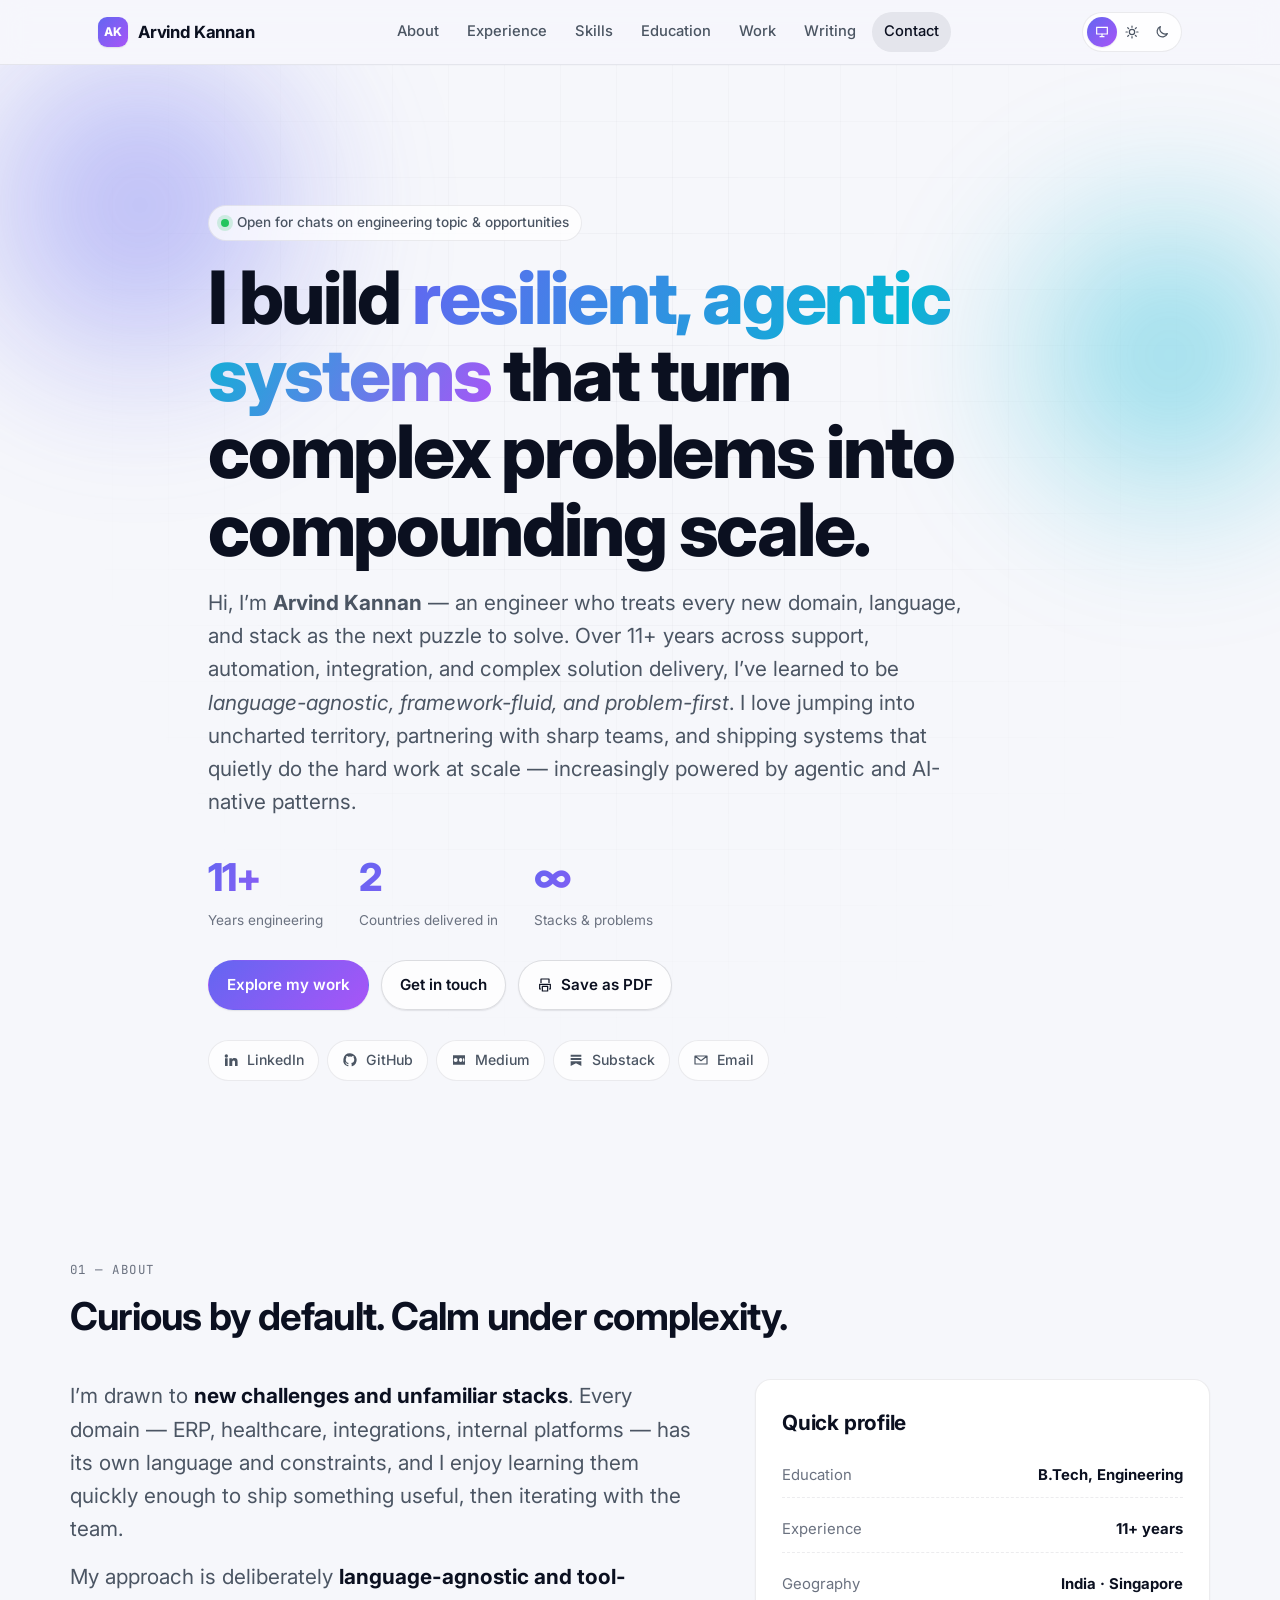
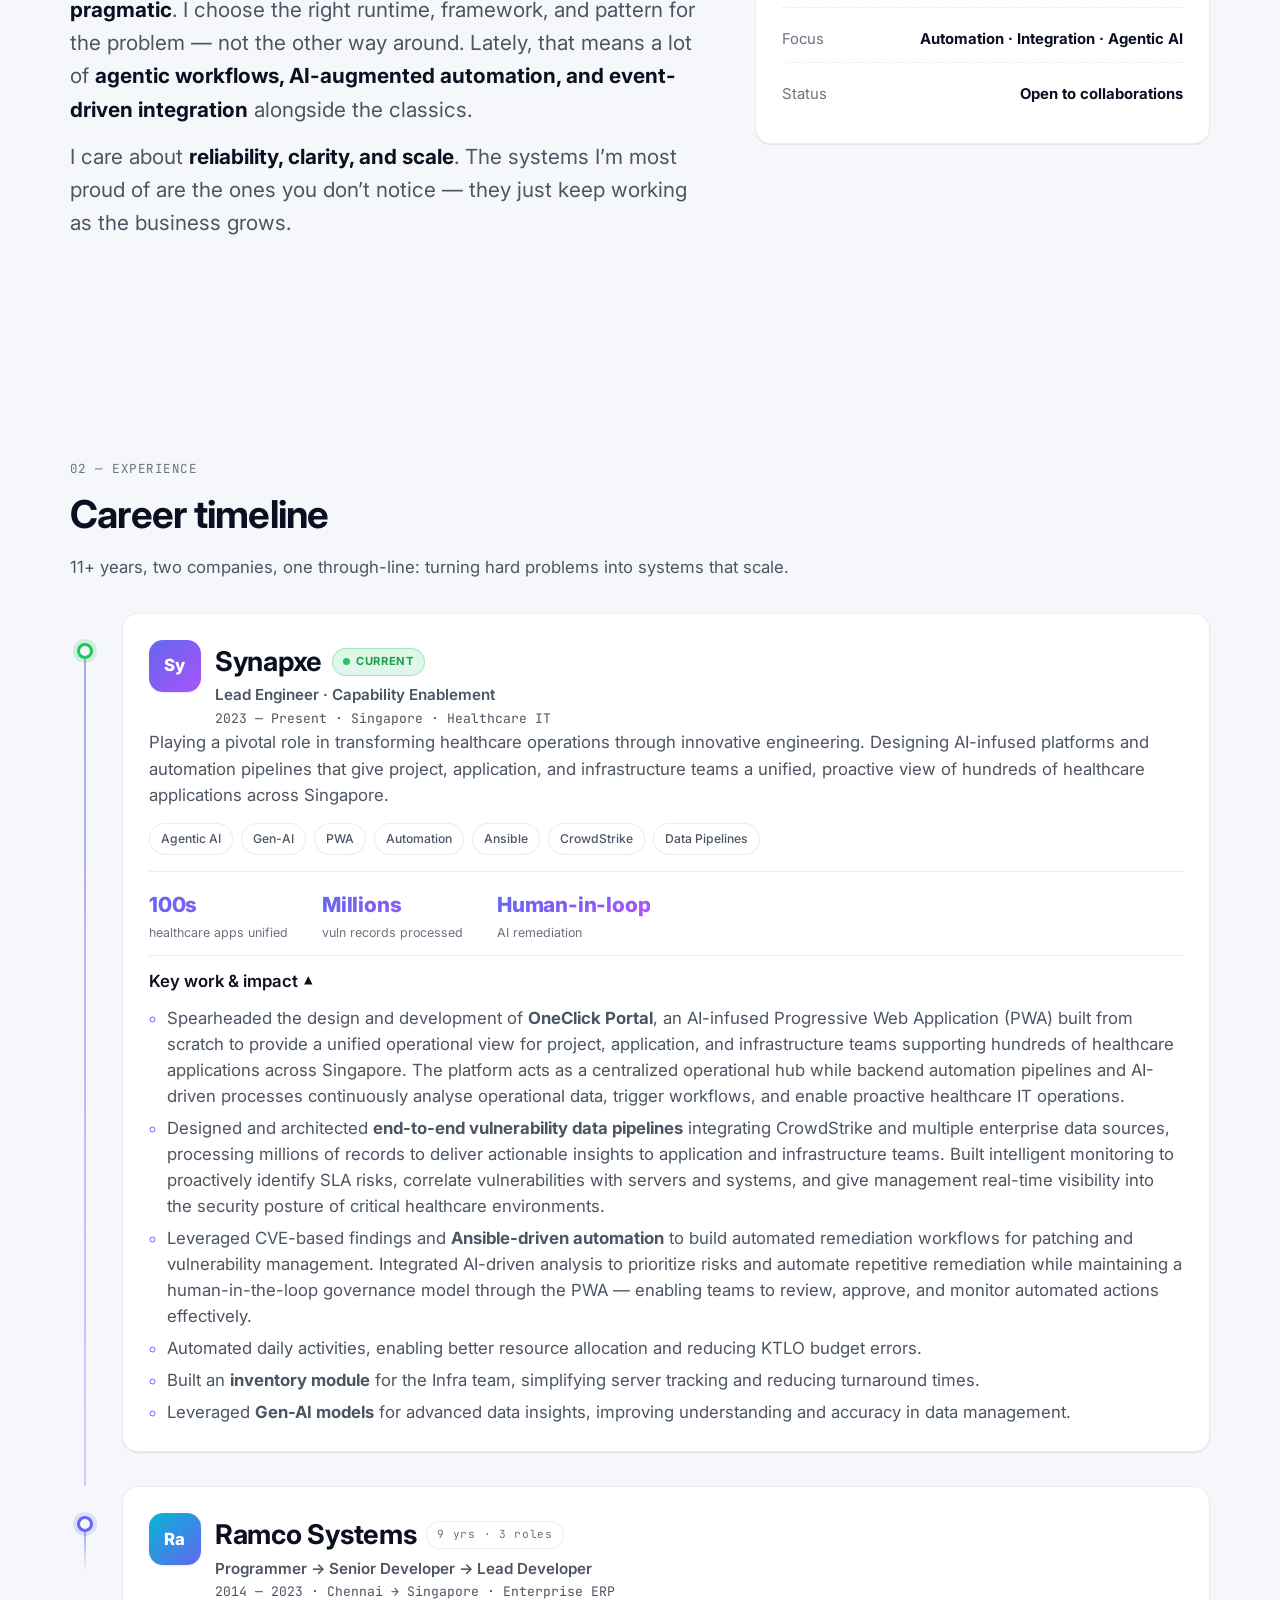
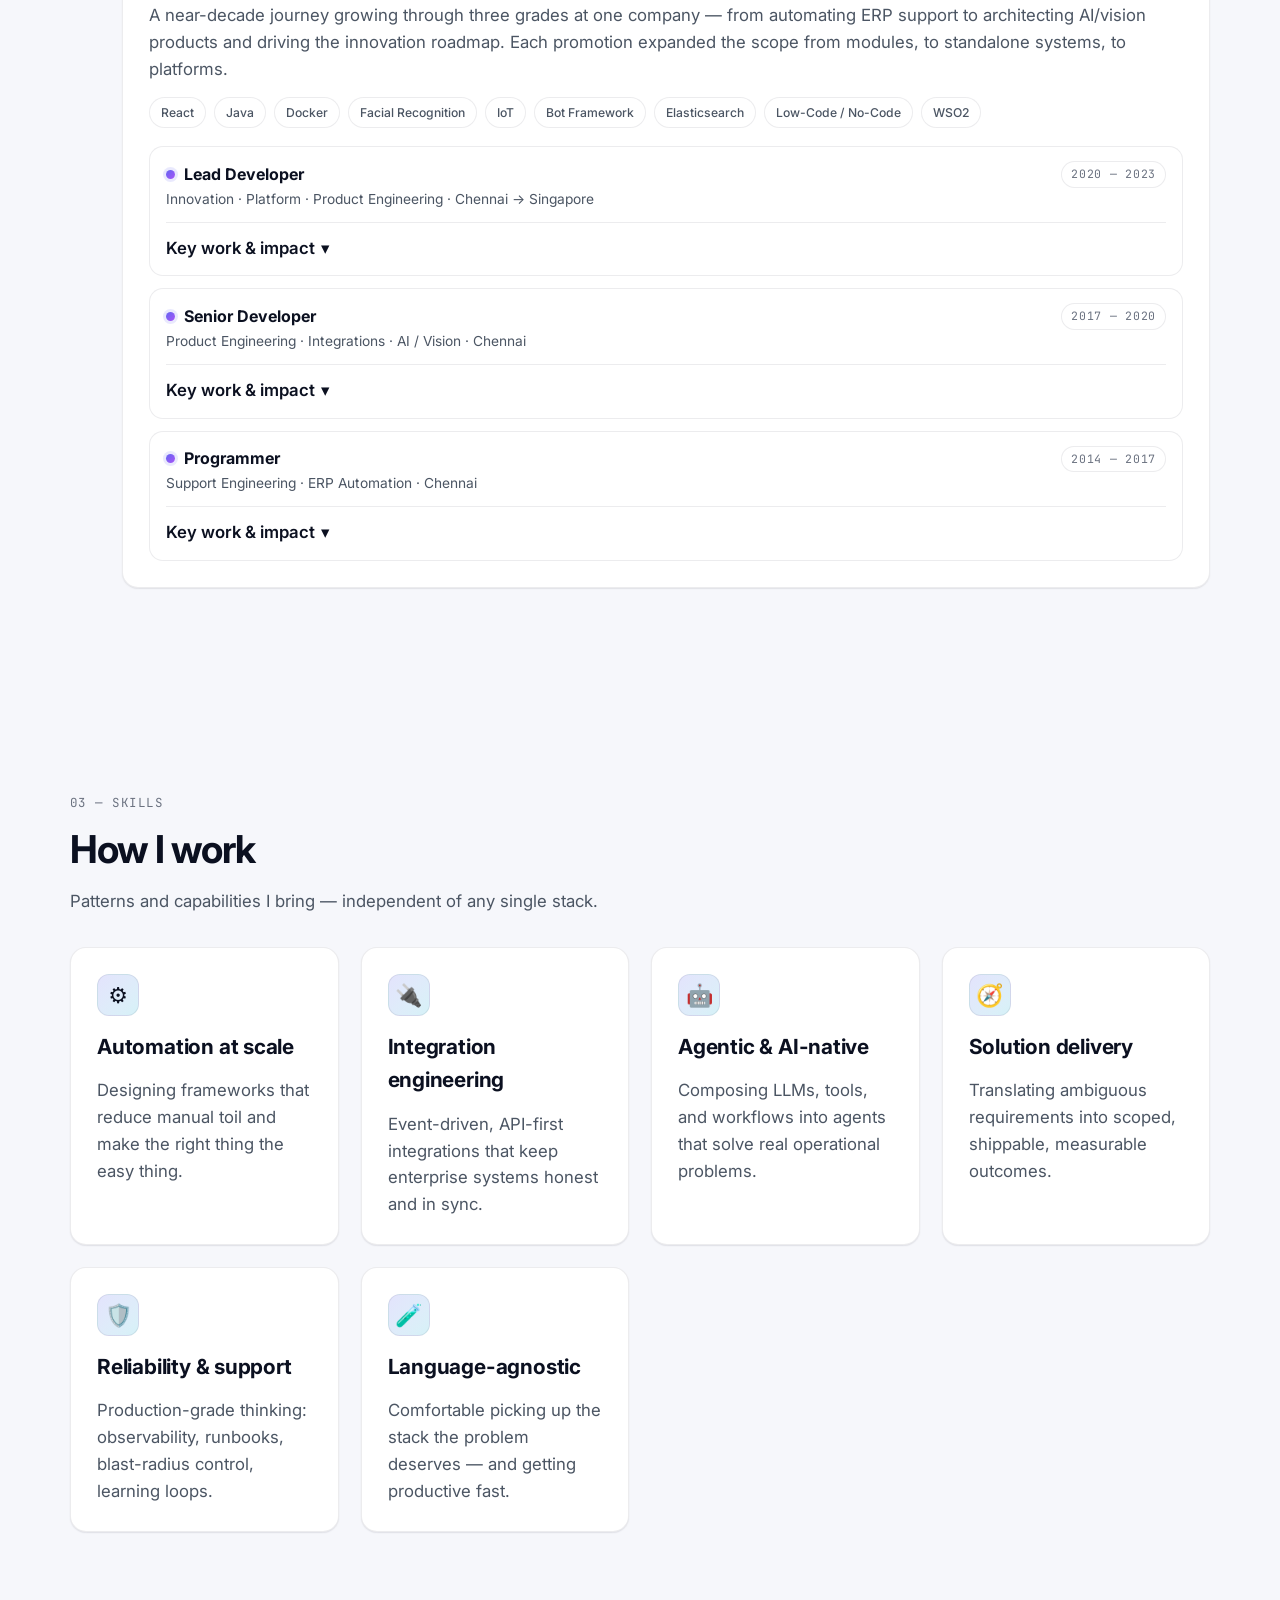
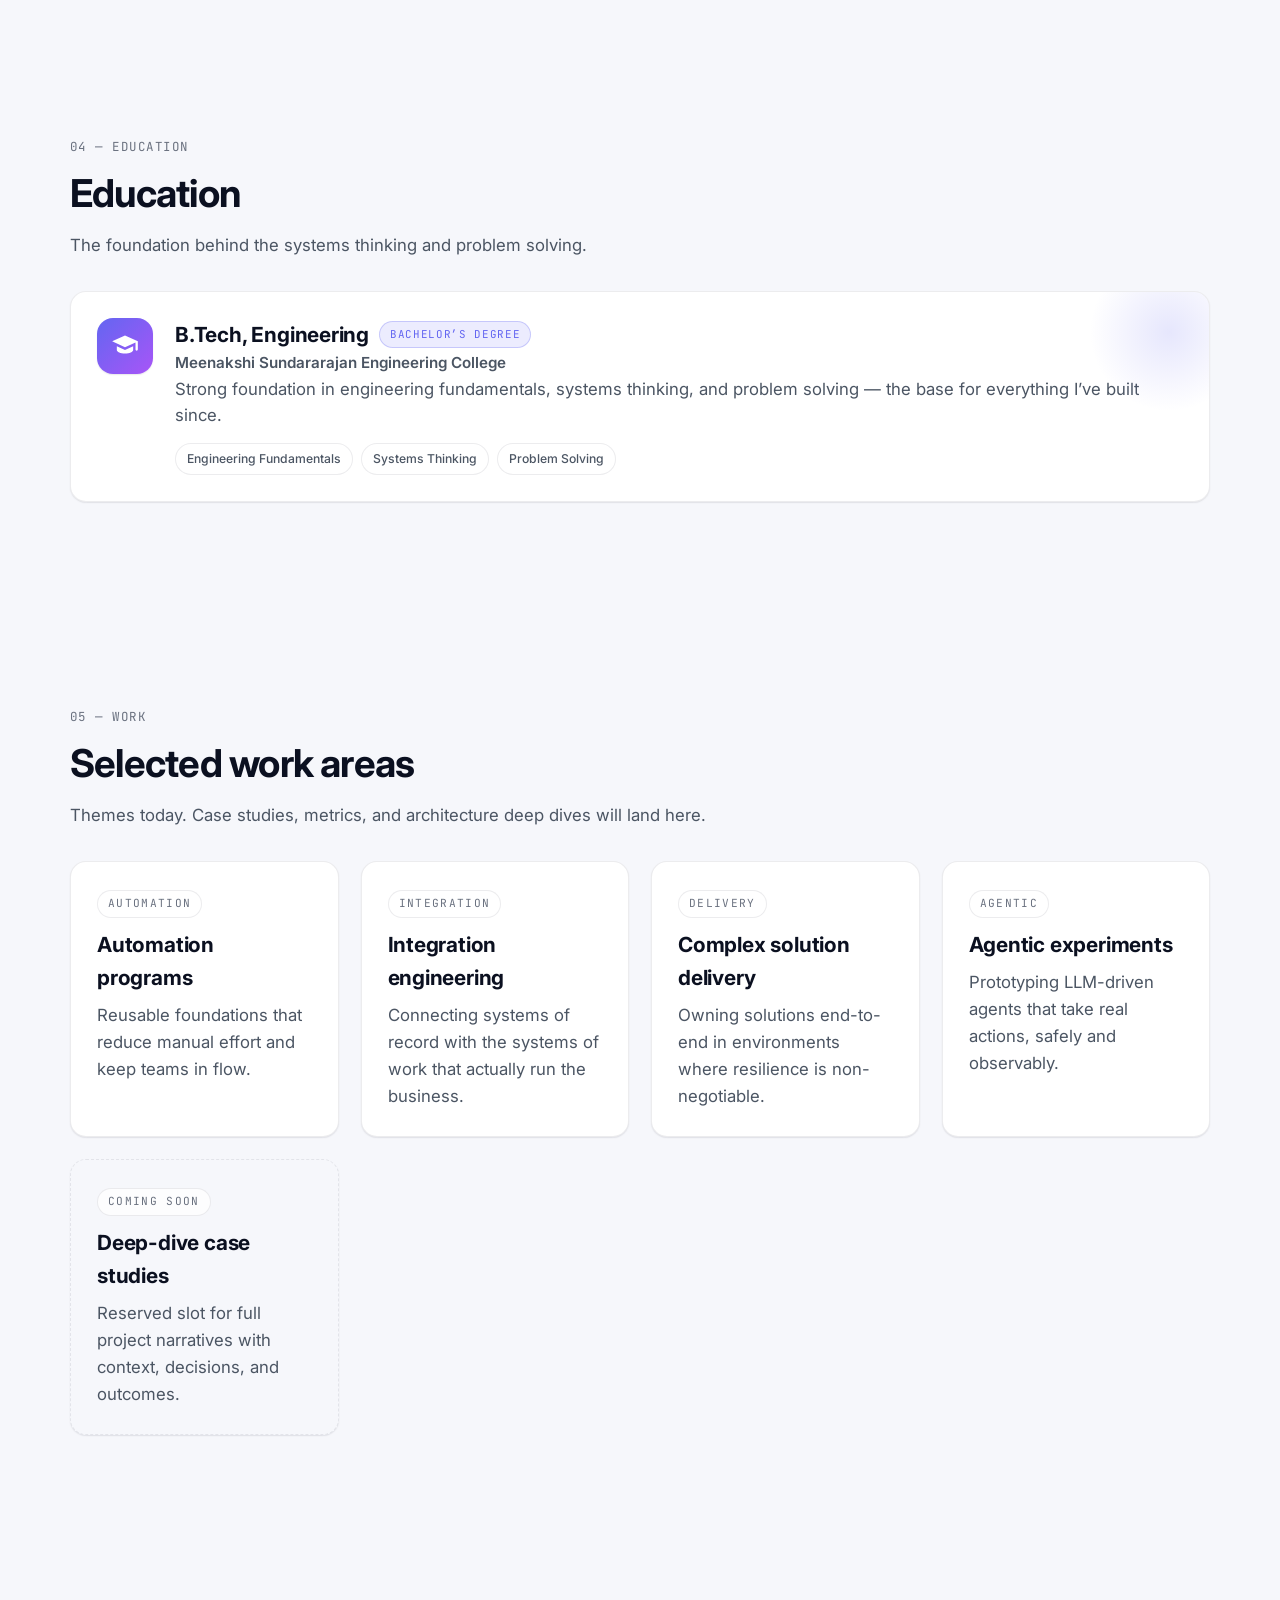
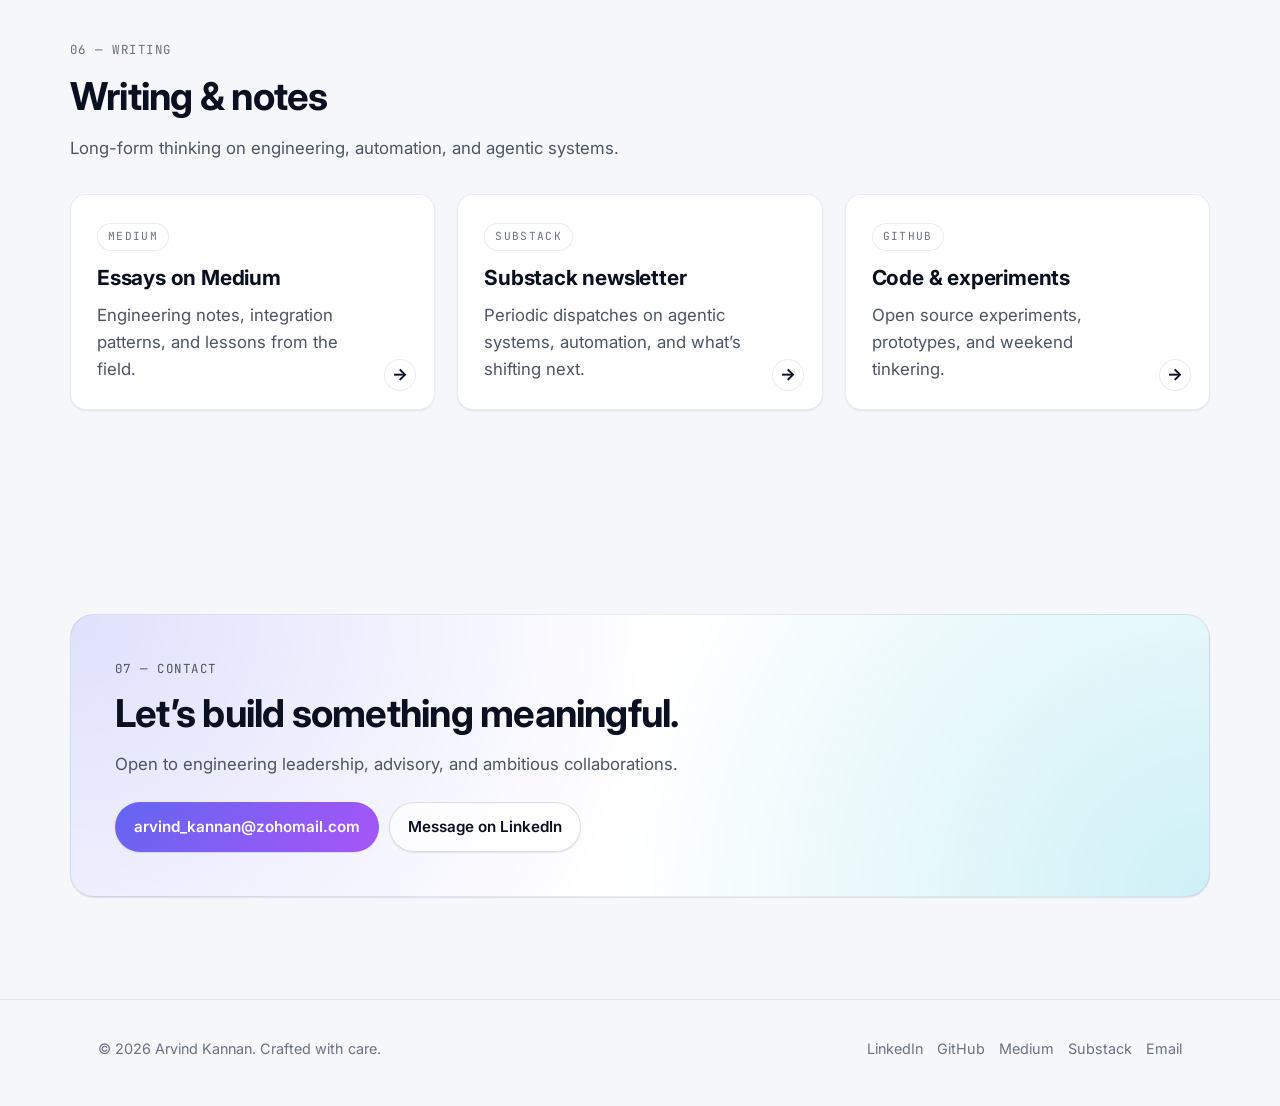
==== commit 699bface: "Revamp experience section with enhanced timeline layout and updated content" ====
--- a/index.html
+++ b/index.html
@@ -214,21 +214,49 @@
         <header class="section-head">
           <p class="kicker">02 — Experience</p>
           <h2>Career timeline</h2>
-          <p class="sub">A growing record. Each role expands with key projects and outcomes over time.</p>
+          <p class="sub">11+ years, two companies, one through-line: turning hard problems into systems that scale.</p>
         </header>
 
-        <ol class="timeline">
-          <li class="timeline-item card">
-            <div class="time">2023 — Now</div>
-            <div class="content">
-              <h3>Synapxe</h3>
-              <p class="role">Lead Engineer · Capability Enablement · Singapore</p>
-              <p>
+        <ol class="xp-timeline">
+          <!-- Synapxe (current) -->
+          <li class="xp xp--now">
+            <div class="xp-rail"><span class="xp-dot"></span></div>
+            <article class="xp-card card">
+              <div class="xp-top">
+                <span class="xp-logo" aria-hidden="true">Sy</span>
+                <div class="xp-id">
+                  <div class="xp-name-row">
+                    <h3>Synapxe</h3>
+                    <span class="xp-now"><span class="xp-pulse"></span>Current</span>
+                  </div>
+                  <p class="xp-position">Lead Engineer · Capability Enablement</p>
+                  <p class="xp-meta">2023 — Present · Singapore · Healthcare IT</p>
+                </div>
+              </div>
+
+              <p class="xp-summary">
                 Playing a pivotal role in transforming healthcare operations through innovative
                 engineering. Designing AI-infused platforms and automation pipelines that give
                 project, application, and infrastructure teams a unified, proactive view of
                 hundreds of healthcare applications across Singapore.
               </p>
+
+              <ul class="xp-stack" aria-label="Focus areas">
+                <li>Agentic AI</li>
+                <li>Gen-AI</li>
+                <li>PWA</li>
+                <li>Automation</li>
+                <li>Ansible</li>
+                <li>CrowdStrike</li>
+                <li>Data Pipelines</li>
+              </ul>
+
+              <ul class="xp-impact" aria-label="Highlights">
+                <li><strong>100s</strong><span>healthcare apps unified</span></li>
+                <li><strong>Millions</strong><span>vuln records processed</span></li>
+                <li><strong>Human-in-loop</strong><span>AI remediation</span></li>
+              </ul>
+
               <details class="work-detail" open>
                 <summary>Key work &amp; impact</summary>
                 <ul class="achievements">
@@ -272,179 +300,199 @@
                   </li>
                 </ul>
               </details>
-            </div>
+            </article>
           </li>
 
-          <li class="timeline-item card">
-            <div class="time">2020 — 2023</div>
-            <div class="content">
-              <h3>Ramco Systems</h3>
-              <h4>Lead Developer</h4>
-              <p class="role">Innovation · Platform · Product Engineering · Chennai → Singapore</p>
-              <p>
-                Identified and championed emerging technologies across the organization — from
-                ideation and prototyping to client adoption — while leading platform-level builds
-                that scaled core Ramco products.
+          <!-- Ramco Systems (one company, three grades) -->
+          <li class="xp">
+            <div class="xp-rail"><span class="xp-dot"></span></div>
+            <article class="xp-card card">
+              <div class="xp-top">
+                <span class="xp-logo xp-logo--alt" aria-hidden="true">Ra</span>
+                <div class="xp-id">
+                  <div class="xp-name-row">
+                    <h3>Ramco Systems</h3>
+                    <span class="xp-span">9 yrs · 3 roles</span>
+                  </div>
+                  <p class="xp-position">Programmer → Senior Developer → Lead Developer</p>
+                  <p class="xp-meta">2014 — 2023 · Chennai → Singapore · Enterprise ERP</p>
+                </div>
+              </div>
+
+              <p class="xp-summary">
+                A near-decade journey growing through three grades at one company — from automating
+                ERP support to architecting AI/vision products and driving the innovation roadmap.
+                Each promotion expanded the scope from modules, to standalone systems, to platforms.
               </p>
-              <details class="work-detail">
-                <summary>Key work &amp; impact</summary>
-                <ul class="achievements">
-                  <li>
-                    Responsible for identifying new and emerging technologies, from ideation to
-                    prototyping and adoption, working closely with business units and clients.
-                  </li>
-                  <li>
-                    Added a <strong>Biometric Fingerprint module</strong> to the existing facial
-                    based system to enable multi-way authentication of a person's identity.
-                  </li>
-                  <li>
-                    Scaled up the <strong>Facial Recognition Attendance &amp; Access Control</strong>
-                    system to support high transactional rates during peak times, enabling clients
-                    to handle <strong>60% more throughput</strong>.
-                  </li>
-                  <li>
-                    Built a <strong>Rule-Engine Designer React component</strong> that can be
-                    embedded into existing product screens, letting users and product owners
-                    configure rules visually via drag and drop.
-                  </li>
-                  <li>
-                    Built a <strong>Formula Builder visual UI/UX designer</strong> as a React
-                    component embeddable into existing UIs for end users to configure formulas
-                    without code.
-                  </li>
-                  <li>
-                    Designed and developed an <strong>Actionable Mail Framework</strong>
-                    (OAM/AMP card based) enabling transactions to be processed directly via email
-                    clicks.
-                  </li>
-                  <li>
-                    Built in-house models to enrich the organization's innovations roadmap.
-                  </li>
-                  <li>
-                    Drove ideation of a <strong>co-existence strategy</strong> for modernizing the
-                    existing low-code / no-code platform to adopt modern architecture.
-                  </li>
-                  <li>
-                    Built a low-code tool to design <strong>conversational bot flows</strong> for
-                    business users with zero coding knowledge, boosting adoption of the in-house
-                    bot framework.
-                  </li>
-                  <li>
-                    Conceptualized a <strong>Low-Code No-Code platform designer</strong> for
-                    modernizing the legacy Ramco development platform.
-                  </li>
-                  <li>
-                    Implemented facial-based ARS / Access Control for <strong>4 top-named
-                    organizations</strong> as part of TNA system implementation.
-                  </li>
-                  <li>
-                    Led a team building a <strong>live agent chat platform</strong> using open
-                    source libraries.
-                  </li>
-                  <li>
-                    Revamped existing build stages by introducing an <strong>automated
-                    pipeline</strong> — docker image and standard artefact builds — eliminating
-                    manual intervention and improving build quality.
-                  </li>
-                </ul>
-              </details>
-            </div>
-          </li>
-
-          <li class="timeline-item card">
-            <div class="time">2017 — 2020</div>
-            <div class="content">
-              <h3>Ramco Systems</h3>
-              <h4>Senior Developer</h4>
-              <p class="role">Product Engineering · Integrations · AI/Vision · Chennai</p>
-              <p>
-                Architected and shipped standalone systems and integrations on top of Ramco's ERP
-                — including facial-recognition attendance, pandemic control, and end-to-end ERP
-                ↔ CRM integration for enterprise clients.
-              </p>
-              <details class="work-detail">
-                <summary>Key work &amp; impact</summary>
-                <ul class="achievements">
-                  <li>
-                    Co-developed an attendance system using <strong>facial recognition</strong>
-                    (frictionless access control) — <strong>RamcoGEEKK</strong> — integrated with
-                    Ramco HRMS, including geo-fencing, QR-code and voice fallbacks for regions
-                    where facial is not legally allowed.
-                  </li>
-                  <li>
-                    Developed a <strong>pandemic control system</strong> integrating the facial
-                    attendance system with edge IoT devices and policy-based restriction control.
-                  </li>
-                  <li>
-                    Architected and developed a <strong>standalone portal system</strong>
-                    integrating with the existing ERP, enabling clients to scale usage by up to
-                    <strong>40% over legacy systems</strong>.
-                  </li>
-                  <li>Contributed to the <strong>Bots Framework</strong> development.</li>
-                  <li>
-                    Integrated and fully automated Ramco ERP modules with <strong>Cogent's
-                    Synergy CRM</strong> for Hitachi Payment Services as part of supply-chain
-                    automation — drastically reducing turnaround time for maintenance activities.
-                  </li>
-                  <li>Built prototypes for <strong>OCR and image recognition</strong>.</li>
-                  <li>
-                    Containerized the <strong>Java framework API</strong> process — fully
-                    automated packaging with one-click setup via Docker Compose.
-                  </li>
-                </ul>
-              </details>
-            </div>
-          </li>
-
-          <li class="timeline-item card">
-            <div class="time">2014 — 2017</div>
-            <div class="content">
-              <h3>Ramco Systems</h3>
-              <h4>Programmer</h4>
-              <p class="role">Support Engineering · ERP Automation · Chennai</p>
-              <p>
-                Started my career improving customer productivity through automation across ERP
-                modules — building internal chatbots, REST integrations, and intelligent support
-                tooling that cut effort across L1/L2 teams.
-              </p>
-              <details class="work-detail">
-                <summary>Key work &amp; impact</summary>
-                <ul class="achievements">
-                  <li>
-                    Responsible for improving user productivity by introducing automation across
-                    various modules for ERP customers.
-                  </li>
-                  <li>
-                    Designed and delivered an <strong>internal chatbot</strong> as part of
-                    innovations PoC using <strong>Microsoft Bot Framework</strong> and
-                    <strong>MS-LUIS</strong>.
-                  </li>
-                  <li>Developed an internal ChatBot using Microsoft Bot Framework.</li>
-                  <li>Integrated ERP modules with 3rd parties using <strong>RESTful services</strong>.</li>
-                  <li>
-                    Fully automated the <strong>monthly mailing system</strong> for all support
-                    projects — saving 1 man-week by eliminating manual intervention and triggering
-                    communication mails based on customers' periodical ticket counts.
-                  </li>
-                  <li>
-                    Part of the <strong>Ramco HCM API Infra Framework</strong> team using Java
-                    and WSO2.
-                  </li>
-                  <li>Responsible for adding new <strong>REST API endpoints</strong> for business process modules.</li>
-                  <li>
-                    Developed a <strong>dashboard application</strong> using JIRA ticket data,
-                    segregating details by business unit and module so management had a clear
-                    picture of day-to-day support queues.
-                  </li>
-                  <li>
-                    Designed a quick-search <strong>FAQ engine using Elasticsearch</strong> over
-                    existing JIRA support tickets to surface similar issues and suggest actions —
-                    cutting nearly <strong>40% of the time</strong> spent by L1/L2 teams before
-                    ticket assignment.
-                  </li>
-                </ul>
-              </details>
-            </div>
+
+              <ul class="xp-stack" aria-label="Technologies">
+                <li>React</li>
+                <li>Java</li>
+                <li>Docker</li>
+                <li>Facial Recognition</li>
+                <li>IoT</li>
+                <li>Bot Framework</li>
+                <li>Elasticsearch</li>
+                <li>Low-Code / No-Code</li>
+                <li>WSO2</li>
+              </ul>
+
+              <ol class="xp-roles">
+                <li class="xp-role-item">
+                  <div class="xp-role-head">
+                    <span class="xp-grade">Lead Developer</span>
+                    <span class="xp-years">2020 — 2023</span>
+                  </div>
+                  <p class="xp-role-sum">Innovation · Platform · Product Engineering · Chennai → Singapore</p>
+                  <details class="work-detail">
+                    <summary>Key work &amp; impact</summary>
+                    <ul class="achievements">
+                      <li>
+                        Responsible for identifying new and emerging technologies, from ideation to
+                        prototyping and adoption, working closely with business units and clients.
+                      </li>
+                      <li>
+                        Added a <strong>Biometric Fingerprint module</strong> to the existing facial
+                        based system to enable multi-way authentication of a person's identity.
+                      </li>
+                      <li>
+                        Scaled up the <strong>Facial Recognition Attendance &amp; Access Control</strong>
+                        system to support high transactional rates during peak times, enabling clients
+                        to handle <strong>60% more throughput</strong>.
+                      </li>
+                      <li>
+                        Built a <strong>Rule-Engine Designer React component</strong> that can be
+                        embedded into existing product screens, letting users and product owners
+                        configure rules visually via drag and drop.
+                      </li>
+                      <li>
+                        Built a <strong>Formula Builder visual UI/UX designer</strong> as a React
+                        component embeddable into existing UIs for end users to configure formulas
+                        without code.
+                      </li>
+                      <li>
+                        Designed and developed an <strong>Actionable Mail Framework</strong>
+                        (OAM/AMP card based) enabling transactions to be processed directly via email
+                        clicks.
+                      </li>
+                      <li>
+                        Built in-house models to enrich the organization's innovations roadmap.
+                      </li>
+                      <li>
+                        Drove ideation of a <strong>co-existence strategy</strong> for modernizing the
+                        existing low-code / no-code platform to adopt modern architecture.
+                      </li>
+                      <li>
+                        Built a low-code tool to design <strong>conversational bot flows</strong> for
+                        business users with zero coding knowledge, boosting adoption of the in-house
+                        bot framework.
+                      </li>
+                      <li>
+                        Conceptualized a <strong>Low-Code No-Code platform designer</strong> for
+                        modernizing the legacy Ramco development platform.
+                      </li>
+                      <li>
+                        Implemented facial-based ARS / Access Control for <strong>4 top-named
+                        organizations</strong> as part of TNA system implementation.
+                      </li>
+                      <li>
+                        Led a team building a <strong>live agent chat platform</strong> using open
+                        source libraries.
+                      </li>
+                      <li>
+                        Revamped existing build stages by introducing an <strong>automated
+                        pipeline</strong> — docker image and standard artefact builds — eliminating
+                        manual intervention and improving build quality.
+                      </li>
+                    </ul>
+                  </details>
+                </li>
+
+                <li class="xp-role-item">
+                  <div class="xp-role-head">
+                    <span class="xp-grade">Senior Developer</span>
+                    <span class="xp-years">2017 — 2020</span>
+                  </div>
+                  <p class="xp-role-sum">Product Engineering · Integrations · AI / Vision · Chennai</p>
+                  <details class="work-detail">
+                    <summary>Key work &amp; impact</summary>
+                    <ul class="achievements">
+                      <li>
+                        Co-developed an attendance system using <strong>facial recognition</strong>
+                        (frictionless access control) — <strong>RamcoGEEKK</strong> — integrated with
+                        Ramco HRMS, including geo-fencing, QR-code and voice fallbacks for regions
+                        where facial is not legally allowed.
+                      </li>
+                      <li>
+                        Developed a <strong>pandemic control system</strong> integrating the facial
+                        attendance system with edge IoT devices and policy-based restriction control.
+                      </li>
+                      <li>
+                        Architected and developed a <strong>standalone portal system</strong>
+                        integrating with the existing ERP, enabling clients to scale usage by up to
+                        <strong>40% over legacy systems</strong>.
+                      </li>
+                      <li>Contributed to the <strong>Bots Framework</strong> development.</li>
+                      <li>
+                        Integrated and fully automated Ramco ERP modules with <strong>Cogent's
+                        Synergy CRM</strong> for Hitachi Payment Services as part of supply-chain
+                        automation — drastically reducing turnaround time for maintenance activities.
+                      </li>
+                      <li>Built prototypes for <strong>OCR and image recognition</strong>.</li>
+                      <li>
+                        Containerized the <strong>Java framework API</strong> process — fully
+                        automated packaging with one-click setup via Docker Compose.
+                      </li>
+                    </ul>
+                  </details>
+                </li>
+
+                <li class="xp-role-item">
+                  <div class="xp-role-head">
+                    <span class="xp-grade">Programmer</span>
+                    <span class="xp-years">2014 — 2017</span>
+                  </div>
+                  <p class="xp-role-sum">Support Engineering · ERP Automation · Chennai</p>
+                  <details class="work-detail">
+                    <summary>Key work &amp; impact</summary>
+                    <ul class="achievements">
+                      <li>
+                        Responsible for improving user productivity by introducing automation across
+                        various modules for ERP customers.
+                      </li>
+                      <li>
+                        Designed and delivered an <strong>internal chatbot</strong> as part of
+                        innovations PoC using <strong>Microsoft Bot Framework</strong> and
+                        <strong>MS-LUIS</strong>.
+                      </li>
+                      <li>Developed an internal ChatBot using Microsoft Bot Framework.</li>
+                      <li>Integrated ERP modules with 3rd parties using <strong>RESTful services</strong>.</li>
+                      <li>
+                        Fully automated the <strong>monthly mailing system</strong> for all support
+                        projects — saving 1 man-week by eliminating manual intervention and triggering
+                        communication mails based on customers' periodical ticket counts.
+                      </li>
+                      <li>
+                        Part of the <strong>Ramco HCM API Infra Framework</strong> team using Java
+                        and WSO2.
+                      </li>
+                      <li>Responsible for adding new <strong>REST API endpoints</strong> for business process modules.</li>
+                      <li>
+                        Developed a <strong>dashboard application</strong> using JIRA ticket data,
+                        segregating details by business unit and module so management had a clear
+                        picture of day-to-day support queues.
+                      </li>
+                      <li>
+                        Designed a quick-search <strong>FAQ engine using Elasticsearch</strong> over
+                        existing JIRA support tickets to surface similar issues and suggest actions —
+                        cutting nearly <strong>40% of the time</strong> spent by L1/L2 teams before
+                        ticket assignment.
+                      </li>
+                    </ul>
+                  </details>
+                </li>
+              </ol>
+            </article>
           </li>
         </ol>
       </section>
@@ -494,18 +542,32 @@
         <header class="section-head">
           <p class="kicker">04 — Education</p>
           <h2>Education</h2>
+          <p class="sub">The foundation behind the systems thinking and problem solving.</p>
         </header>
 
-        <ol class="timeline education">
-          <li class="timeline-item card">
-            <div class="time">Bachelor’s</div>
-            <div class="content">
-              <h3>B.Tech, Engineering</h3>
-              <p class="role">Bachelor of Technology</p>
-              <p>Strong foundation in engineering fundamentals, systems thinking, and problem solving — the base for everything I’ve built since.</p>
+        <div class="edu-grid">
+          <article class="edu-card card">
+            <span class="edu-cap" aria-hidden="true">
+              <svg viewBox="0 0 24 24" aria-hidden="true"><path fill="currentColor" d="M12 3 1 8l11 5 9-4.09V15a1 1 0 1 0 2 0V8L12 3Z"/><path fill="currentColor" d="M5 12.18v3.2c0 1.55 3.13 3.12 7 3.12s7-1.57 7-3.12v-3.2l-7 3.18-7-3.18Z"/></svg>
+            </span>
+            <div class="edu-body">
+              <div class="edu-head">
+                <h3>B.Tech, Engineering</h3>
+                <span class="edu-badge">Bachelor’s Degree</span>
+              </div>
+              <p class="edu-school">Meenakshi Sundararajan Engineering College</p>
+              <p class="edu-desc">
+                Strong foundation in engineering fundamentals, systems thinking, and problem
+                solving — the base for everything I’ve built since.
+              </p>
+              <ul class="edu-tags" aria-label="Focus">
+                <li>Engineering Fundamentals</li>
+                <li>Systems Thinking</li>
+                <li>Problem Solving</li>
+              </ul>
             </div>
-          </li>
-        </ol>
+          </article>
+        </div>
       </section>
 
       <section id="work" class="section container">
--- a/styles.css
+++ b/styles.css
@@ -95,7 +95,7 @@
 }
 .skip-link:focus { left: 0; }
 
-.container { max-width: var(--container); margin: 0 auto; padding: 0 clamp(16px, 4vw, 28px); }
+.container { max-width: var(--container); margin: 0 auto; padding: 0 clamp(20px, 5vw, 28px); }
 .section { padding: clamp(56px, 8vw, 110px) 0; }
 .section-head { max-width: 760px; margin: 0 0 32px; }
 .section-head h2 { font-size: var(--step-3); margin: 6px 0 8px; letter-spacing: -0.02em; }
@@ -179,7 +179,7 @@
 .mobile-nav {
   display: none;
   flex-direction: column; gap: 4px;
-  padding: 12px clamp(16px, 4vw, 28px) 18px;
+  padding: 12px clamp(20px, 5vw, 28px) 18px;
   border-top: 1px solid var(--border);
   background: var(--bg-elev);
 }
@@ -360,6 +360,231 @@
 }
 .achievements li { line-height: 1.55; }
 .achievements li::marker { color: var(--brand-1); }
+
+/* ============================================================
+   Experience — award-style vertical timeline (.xp-*)
+   ============================================================ */
+.xp-timeline {
+  list-style: none; margin: 0; padding: 0;
+  display: grid; gap: clamp(20px, 3.5vw, 34px);
+}
+.xp {
+  display: grid;
+  grid-template-columns: 30px minmax(0, 1fr);
+  gap: clamp(12px, 2.5vw, 22px);
+  position: relative;
+}
+
+/* Spine + node */
+.xp-rail { position: relative; }
+.xp-rail::before {
+  content: ""; position: absolute; left: 14px; top: 46px;
+  bottom: calc(-1 * clamp(20px, 3.5vw, 34px));
+  width: 2px;
+  background: linear-gradient(
+    180deg,
+    color-mix(in oklab, var(--brand-1) 55%, transparent),
+    color-mix(in oklab, var(--brand-3) 30%, transparent)
+  );
+}
+.xp:last-child .xp-rail::before {
+  bottom: auto; height: 40px;
+  background: linear-gradient(180deg, color-mix(in oklab, var(--brand-1) 55%, transparent), transparent);
+}
+.xp-dot {
+  position: absolute; left: 7px; top: 30px;
+  width: 16px; height: 16px; border-radius: 50%;
+  background: var(--bg);
+  border: 3px solid var(--brand-1);
+  box-shadow: 0 0 0 4px color-mix(in oklab, var(--brand-1) 16%, transparent);
+}
+.xp--now .xp-dot {
+  border-color: #22c55e;
+  box-shadow: 0 0 0 4px color-mix(in oklab, #22c55e 18%, transparent);
+  animation: xp-ping 2.6s ease-out infinite;
+}
+@keyframes xp-ping {
+  0% { box-shadow: 0 0 0 0 color-mix(in oklab, #22c55e 45%, transparent); }
+  70% { box-shadow: 0 0 0 10px color-mix(in oklab, #22c55e 0%, transparent); }
+  100% { box-shadow: 0 0 0 0 color-mix(in oklab, #22c55e 0%, transparent); }
+}
+
+/* Card */
+.xp-card {
+  transition: transform .2s ease, box-shadow .2s ease, border-color .2s ease;
+  position: relative; overflow: clip;
+}
+.xp-card::before {
+  content: ""; position: absolute; inset: 0 auto 0 0; width: 3px;
+  background: linear-gradient(180deg, var(--brand-1), var(--brand-3));
+  opacity: 0; transition: opacity .25s ease;
+}
+.xp-card:hover {
+  transform: translateY(-3px);
+  box-shadow: var(--shadow-md);
+  border-color: var(--border-strong);
+}
+.xp-card:hover::before { opacity: 1; }
+
+.xp-top { display: flex; gap: 14px; align-items: flex-start; }
+.xp-id { min-width: 0; }
+.xp-logo {
+  flex: none;
+  width: 52px; height: 52px; border-radius: 14px;
+  display: grid; place-items: center;
+  font-weight: 800; font-size: 1.05rem; color: #fff; letter-spacing: 0.01em;
+  background: linear-gradient(135deg, var(--brand-1), var(--brand-3));
+  box-shadow: var(--shadow-sm);
+}
+.xp-logo--alt { background: linear-gradient(135deg, var(--brand-2), var(--brand-1)); }
+
+.xp-name-row { display: flex; flex-wrap: wrap; align-items: center; gap: 10px; }
+.xp-name-row h3 { margin: 0; font-size: var(--step-2); letter-spacing: -0.01em; }
+.xp-position { margin: 6px 0 2px; color: var(--text); font-weight: 600; font-size: 0.95rem; }
+.xp-meta { margin: 0; color: var(--text-subtle); font-size: 0.82rem; font-family: var(--font-mono); }
+
+.xp-now {
+  display: inline-flex; align-items: center; gap: 6px;
+  font-size: 0.7rem; font-weight: 700; letter-spacing: 0.06em; text-transform: uppercase;
+  color: #16a34a;
+  padding: 4px 10px; border-radius: var(--radius-pill);
+  background: color-mix(in oklab, #22c55e 14%, transparent);
+  border: 1px solid color-mix(in oklab, #22c55e 32%, transparent);
+}
+.xp-pulse {
+  width: 7px; height: 7px; border-radius: 50%; background: #22c55e;
+  animation: xp-ping 2.4s ease-out infinite;
+}
+.xp-span {
+  font-family: var(--font-mono); font-size: 0.7rem; letter-spacing: 0.06em;
+  color: var(--text-subtle);
+  padding: 4px 10px; border-radius: var(--radius-pill);
+  background: var(--surface); border: 1px solid var(--border);
+}
+
+.xp-summary { color: var(--text-muted); margin: 14px 0 0; }
+
+.xp-stack {
+  list-style: none; padding: 0; margin: 14px 0 0;
+  display: flex; flex-wrap: wrap; gap: 8px;
+}
+.xp-stack li {
+  font-size: 0.76rem; font-weight: 500; color: var(--text-muted);
+  padding: 5px 11px; border-radius: var(--radius-pill);
+  background: var(--surface); border: 1px solid var(--border);
+  transition: color .2s ease, border-color .2s ease;
+}
+.xp-stack li:hover { color: var(--text); border-color: var(--border-strong); }
+
+.xp-impact {
+  list-style: none; padding: 16px 0 0; margin: 16px 0 0;
+  border-top: 1px solid var(--border);
+  display: flex; flex-wrap: wrap; gap: clamp(16px, 4vw, 34px);
+}
+.xp-impact li { display: flex; flex-direction: column; gap: 2px; }
+.xp-impact strong {
+  font-size: var(--step-1); font-weight: 800; letter-spacing: -0.01em;
+  background: linear-gradient(120deg, var(--brand-1), var(--brand-3));
+  -webkit-background-clip: text; background-clip: text; color: transparent;
+}
+.xp-impact span { font-size: 0.78rem; color: var(--text-subtle); }
+
+/* Role progression inside a single company */
+.xp-roles {
+  list-style: none; margin: 18px 0 0; padding: 0;
+  display: grid; gap: 12px;
+}
+.xp-role-item {
+  border: 1px solid var(--border);
+  border-radius: 14px;
+  padding: 14px 16px;
+  background: var(--surface);
+  transition: border-color .2s ease, background .2s ease;
+}
+.xp-role-item:hover { border-color: var(--border-strong); }
+.xp-role-head {
+  display: flex; flex-wrap: wrap; align-items: center; justify-content: space-between;
+  gap: 8px 14px;
+}
+.xp-grade {
+  display: inline-flex; align-items: center; gap: 9px;
+  font-weight: 700; font-size: 1rem; color: var(--text);
+}
+.xp-grade::before {
+  content: ""; width: 9px; height: 9px; border-radius: 50%;
+  background: linear-gradient(135deg, var(--brand-1), var(--brand-3));
+  box-shadow: 0 0 0 3px color-mix(in oklab, var(--brand-1) 14%, transparent);
+}
+.xp-years {
+  font-family: var(--font-mono); font-size: 0.72rem; letter-spacing: 0.06em;
+  color: var(--text-subtle);
+  padding: 3px 9px; border-radius: var(--radius-pill);
+  background: var(--bg-elev); border: 1px solid var(--border);
+  white-space: nowrap;
+}
+.xp-role-sum { color: var(--text-subtle); font-size: 0.86rem; margin: 6px 0 0; }
+.xp-role-item .work-detail { margin-top: 12px; }
+
+@media (max-width: 560px) {
+  .xp { grid-template-columns: 18px minmax(0, 1fr); gap: 10px; }
+  .xp-rail::before { left: 8px; }
+  .xp-dot { left: 1px; }
+  .xp-logo { width: 44px; height: 44px; font-size: 0.95rem; }
+}
+
+/* ============================================================
+   Education — modern card (.edu-*)
+   ============================================================ */
+.edu-grid {
+  display: grid;
+  grid-template-columns: repeat(auto-fit, minmax(min(320px, 100%), 1fr));
+  gap: clamp(14px, 2vw, 22px);
+}
+.edu-card {
+  display: flex; gap: clamp(14px, 2.5vw, 22px); align-items: flex-start;
+  position: relative; overflow: clip;
+  transition: transform .2s ease, box-shadow .2s ease, border-color .2s ease;
+}
+.edu-card::after {
+  content: ""; position: absolute; right: -40px; top: -40px;
+  width: 160px; height: 160px; border-radius: 50%;
+  background: radial-gradient(circle, color-mix(in oklab, var(--brand-1) 16%, transparent), transparent 70%);
+  pointer-events: none;
+}
+.edu-card:hover {
+  transform: translateY(-3px);
+  box-shadow: var(--shadow-md);
+  border-color: var(--border-strong);
+}
+.edu-cap {
+  flex: none;
+  width: 56px; height: 56px; border-radius: 16px;
+  display: grid; place-items: center; color: #fff;
+  background: linear-gradient(135deg, var(--brand-1), var(--brand-3));
+  box-shadow: var(--shadow-sm);
+}
+.edu-cap svg { width: 28px; height: 28px; }
+.edu-body { min-width: 0; }
+.edu-head { display: flex; flex-wrap: wrap; align-items: center; gap: 10px; }
+.edu-head h3 { margin: 0; font-size: var(--step-1); letter-spacing: -0.01em; }
+.edu-badge {
+  font-family: var(--font-mono); font-size: 0.68rem; letter-spacing: 0.06em;
+  text-transform: uppercase; color: var(--brand-1);
+  padding: 4px 10px; border-radius: var(--radius-pill);
+  background: color-mix(in oklab, var(--brand-1) 12%, transparent);
+  border: 1px solid color-mix(in oklab, var(--brand-1) 28%, transparent);
+}
+.edu-school { margin: 8px 0 0; color: var(--text); font-weight: 600; font-size: 0.95rem; }
+.edu-desc { margin: 8px 0 0; color: var(--text-muted); }
+.edu-tags {
+  list-style: none; padding: 0; margin: 14px 0 0;
+  display: flex; flex-wrap: wrap; gap: 8px;
+}
+.edu-tags li {
+  font-size: 0.76rem; font-weight: 500; color: var(--text-muted);
+  padding: 5px 11px; border-radius: var(--radius-pill);
+  background: var(--surface); border: 1px solid var(--border);
+}
 
 /* Skills */
 .skill { display: flex; flex-direction: column; gap: 6px; }
